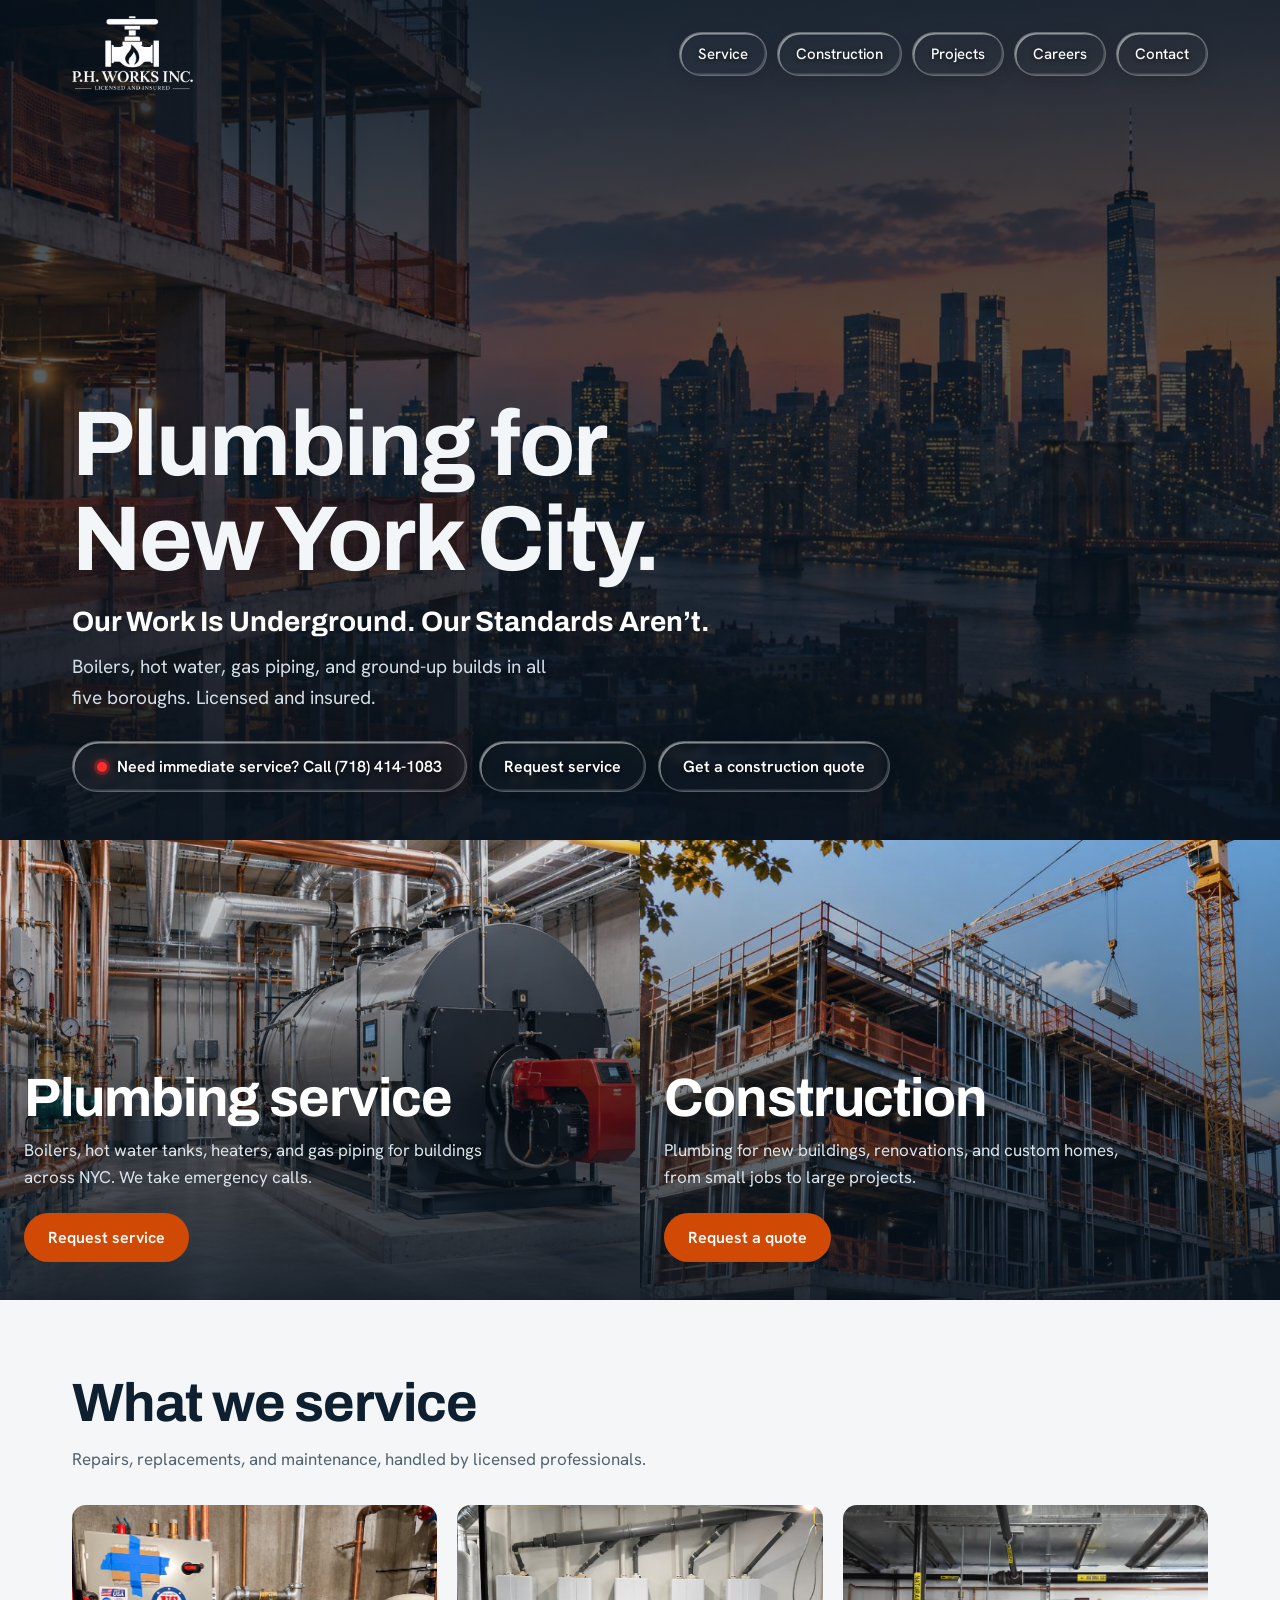
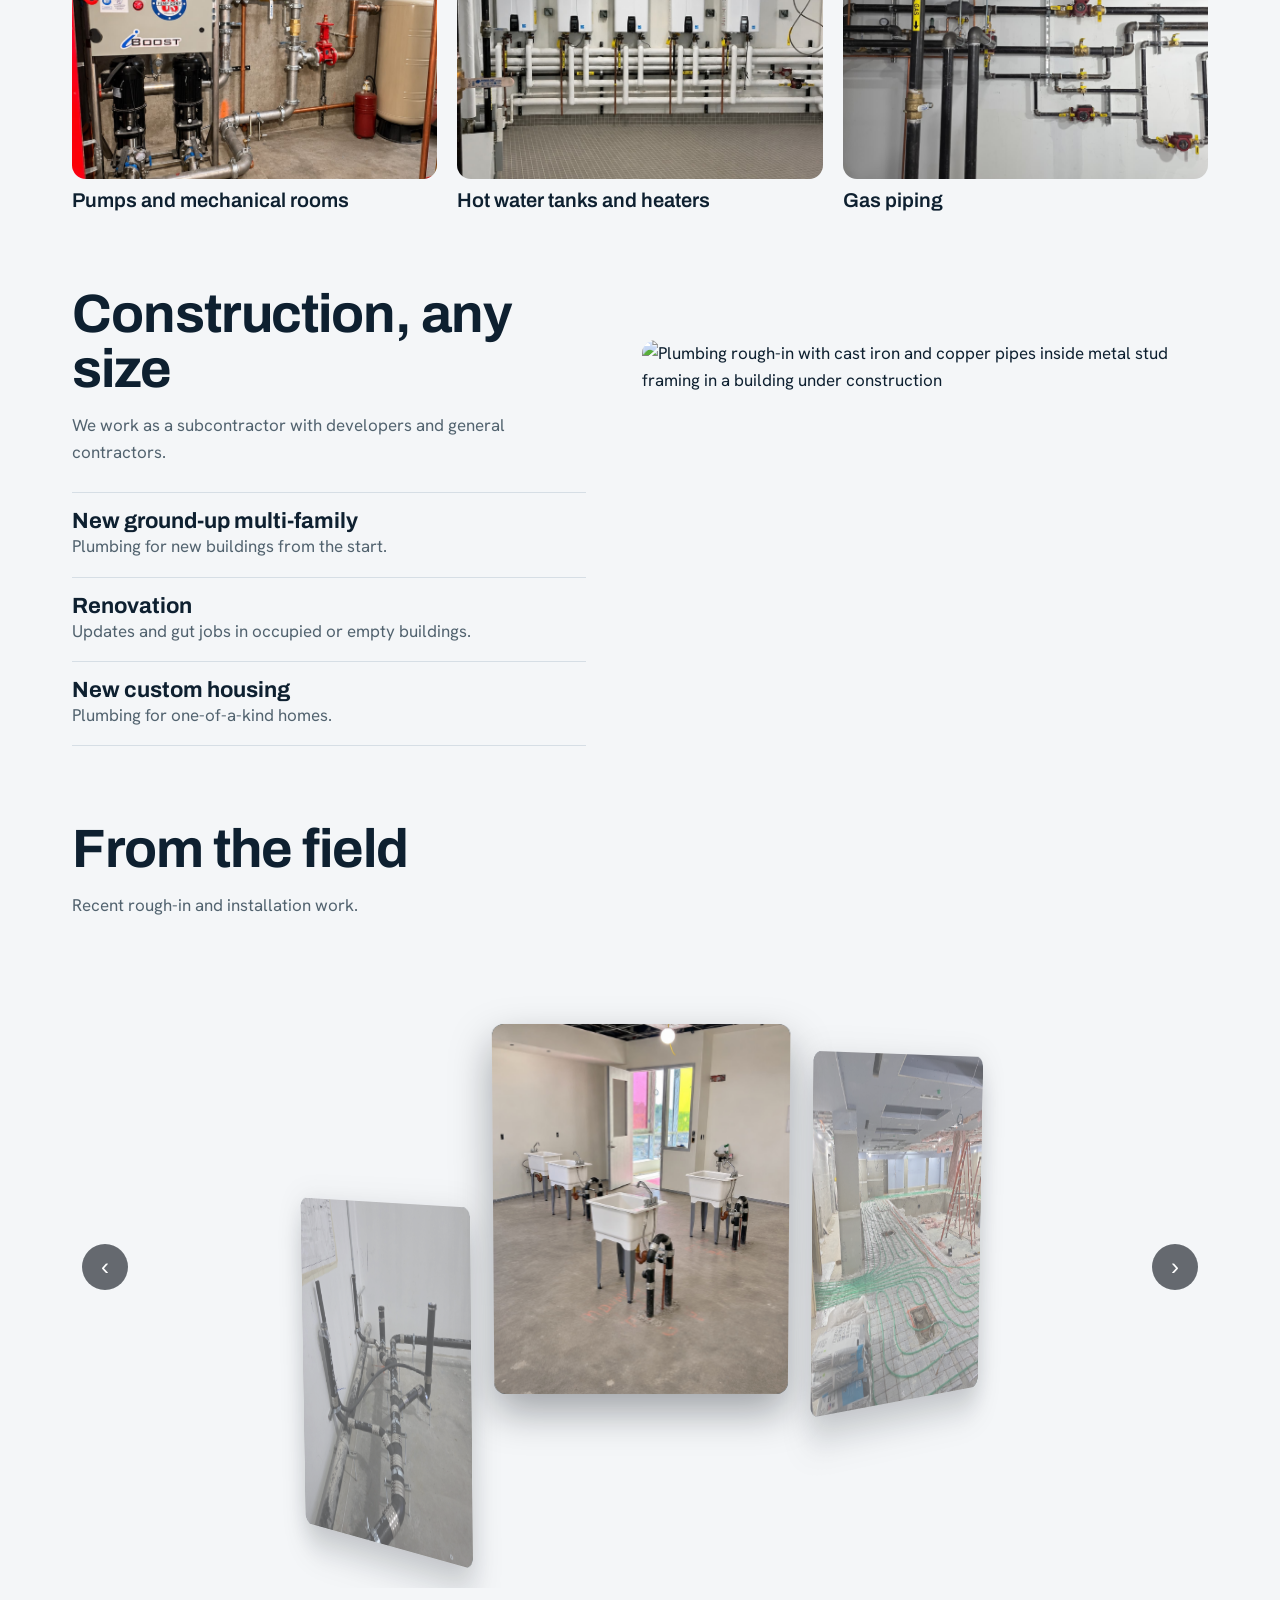
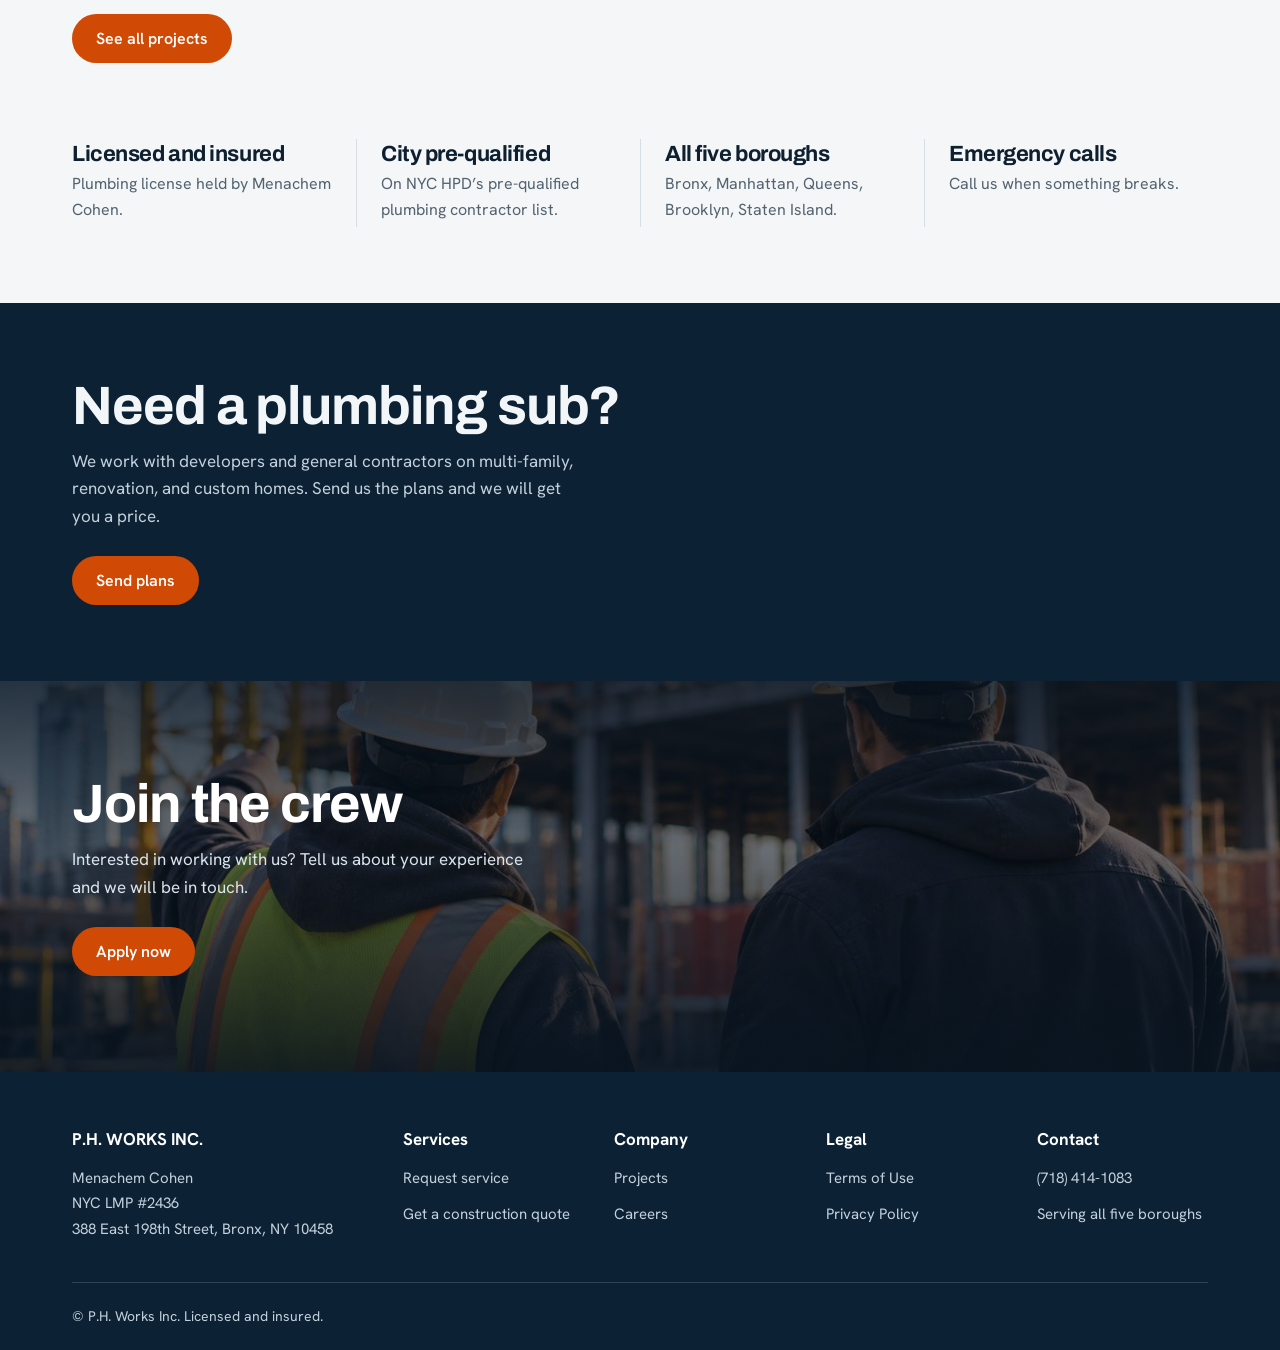
==== index.html @ fdfa57f8 "Add files via upload" ====
<!DOCTYPE html>
<html lang="en">
<head>
<meta charset="utf-8">
<meta name="viewport" content="width=device-width, initial-scale=1, viewport-fit=cover">
<title>P.H. Works Inc | Plumbing and Construction in NYC</title>
<meta name="description" content="Licensed and insured plumbing service and construction subcontractor serving all five NYC boroughs.">
<link rel="preconnect" href="https://fonts.googleapis.com">
<link href="https://fonts.googleapis.com/css2?family=Archivo:wght@600;700;800&family=Hanken+Grotesk:wght@400;500;600&display=swap" rel="stylesheet">
<style>
:root{--bg:#f4f6f8;--ink:#0e2030;--muted:#52636f;--line:#d6dee5;--navy:#0c2234;--flame:#d14a05;--on:#f3f6f8;box-sizing:border-box;padding-top:env(safe-area-inset-top,0px);padding-bottom:env(safe-area-inset-bottom,0px);color-scheme:light}
html{scroll-padding-top:env(safe-area-inset-top,0px);scroll-behavior:smooth}
@media(prefers-color-scheme:dark){:root:not([data-theme="light"]){--bg:#08131d;--ink:#e9eff3;--muted:#9db0be;--line:#223a4f;--navy:#06131f;color-scheme:dark}}
:root[data-theme="dark"]{--bg:#08131d;--ink:#e9eff3;--muted:#9db0be;--line:#223a4f;--navy:#06131f;color-scheme:dark}
*,*::before,*::after{box-sizing:inherit}
body{margin:0;background:var(--bg);color:var(--ink);font:400 17px/1.6 "Hanken Grotesk",system-ui,sans-serif}
img{display:block;max-width:100%}
h1,h2,h3{font-family:"Archivo","Arial Narrow",sans-serif;font-weight:700;line-height:1.03;letter-spacing:-.02em;margin:0}
a{color:inherit}
:focus-visible{outline:3px solid #ff8a4c;outline-offset:3px}
.wrap{max-width:1180px;margin:0 auto;padding:0 22px}
.btn{display:inline-block;background:var(--flame);color:#fff;text-decoration:none;padding:14px 24px;border-radius:999px;border:0;font:600 16px "Hanken Grotesk",sans-serif;cursor:pointer;text-align:center}
.btn:hover{background:#b43f04}
.btn.ghost{background:rgba(255,255,255,.12);border:1.5px solid rgba(255,255,255,.65)}
.btn.ghost:hover{background:rgba(255,255,255,.25)}
.hero{position:relative;color:var(--on);background:var(--navy);min-height:min(94svh,840px);display:flex;flex-direction:column;overflow:hidden}
.hero>img,.join>img{position:absolute;inset:0;width:100%;height:100%;object-fit:cover}
.scrim{position:absolute;inset:0;background:linear-gradient(180deg,rgba(8,20,32,.84),rgba(8,20,32,.58) 42%,rgba(8,20,32,.93))}
.hero .wrap{position:relative;display:flex;flex-direction:column;flex:1;width:100%}
header{position:relative;display:flex;align-items:center;justify-content:space-between;padding:16px 0}
header .logo{height:76px;width:auto;filter:invert(1)}
nav{display:none}
nav a{text-decoration:none;font-weight:500;padding:8px 12px;border-radius:8px}
nav a:hover{background:rgba(255,255,255,.12)}
nav.open{display:flex;flex-direction:column;position:absolute;top:100%;left:0;right:0;background:var(--navy);padding:10px;border-radius:14px;z-index:5}
.menu{background:none;border:1.5px solid rgba(255,255,255,.55);color:#fff;border-radius:999px;padding:9px 18px;font:600 15px "Hanken Grotesk",sans-serif;cursor:pointer}
header .btn{display:none;padding:11px 20px}
@media(min-width:900px){nav{display:flex;gap:4px}.menu{display:none}header .btn{display:inline-block}}
.hc{margin-top:auto;padding:90px 0 48px}
.hero h1{font-size:clamp(42px,8.4vw,92px);max-width:12ch}
.hero p{max-width:46ch;font-size:19px;color:#d3dee7;margin:20px 0 28px}
.cta{display:flex;flex-wrap:wrap;gap:12px}
.pill{display:inline-flex;align-items:center;gap:10px;margin-top:26px;padding:9px 18px;border:1px solid rgba(255,255,255,.35);background:rgba(0,0,0,.35);border-radius:999px;text-decoration:none;font-size:15px}
.pill i{width:9px;height:9px;border-radius:50%;background:#ff7a2f;flex:none}
.split{display:grid;grid-template-columns:1fr}
@media(min-width:800px){.split{grid-template-columns:1fr 1fr}}
.pane{position:relative;min-height:460px;display:flex;align-items:flex-end;color:#fff;overflow:hidden}
.pane img{position:absolute;inset:0;width:100%;height:100%;object-fit:cover}
.pane .shade{position:absolute;inset:0;background:linear-gradient(180deg,rgba(8,20,32,.1),rgba(8,20,32,.88))}
.pane .txt{position:relative;padding:34px 24px 38px;max-width:540px}
.pane h2{font-size:clamp(34px,5vw,54px);margin-bottom:10px}
.pane p{margin:0 0 22px;color:#dbe5ec}
section{padding:76px 0}
h2.sec{font-size:clamp(32px,5vw,54px);margin-bottom:14px}
.lead{color:var(--muted);max-width:58ch;margin:0}
.tiles{display:grid;gap:20px;grid-template-columns:1fr;margin-top:32px}
@media(min-width:760px){.tiles{grid-template-columns:repeat(3,1fr)}}
.tiles figure{margin:0}
.tiles img{width:100%;aspect-ratio:4/3;object-fit:cover;border-radius:14px}
.tiles figcaption{padding-top:10px;font:600 20px "Archivo",sans-serif}
.two{display:grid;gap:36px;grid-template-columns:1fr;align-items:center}
@media(min-width:860px){.two{grid-template-columns:1fr 1.1fr;gap:56px}}
.two>img{width:100%;aspect-ratio:16/10;object-fit:cover;border-radius:14px}
.list{list-style:none;margin:26px 0 0;padding:0}
.list li{border-top:1px solid var(--line);padding:16px 0}
.list li:last-child{border-bottom:1px solid var(--line)}
.list b{font:700 22px "Archivo",sans-serif;display:block}
.list span{color:var(--muted)}
.shots{display:grid;gap:10px;grid-template-columns:1fr 1fr;margin-top:32px}
@media(min-width:860px){.shots{grid-template-columns:repeat(4,1fr);gap:14px}}
.shots img{width:100%;aspect-ratio:3/4;object-fit:cover;border-radius:12px}
.creds{display:grid;grid-template-columns:1fr}
.creds div{padding:20px 0;border-top:1px solid var(--line)}
@media(min-width:760px){.creds{grid-template-columns:repeat(4,1fr)}.creds div{padding:4px 24px;border-top:0;border-left:1px solid var(--line)}.creds div:first-child{border-left:0;padding-left:0}}
.creds h3{font-size:22px;margin-bottom:6px}
.creds p{margin:0;color:var(--muted);font-size:16px}
.band,.contact{background:var(--navy);color:var(--on)}
.band p,.contact .lead{color:#c3d1dc;max-width:52ch}
.band p{margin:14px 0 26px}
.join{position:relative;color:#fff;overflow:hidden;background:var(--navy)}
.join .wrap{position:relative;padding-top:96px;padding-bottom:96px}
.join p{max-width:46ch;margin:14px 0 26px;color:#dbe5ec}
.cgrid{display:grid;gap:36px;grid-template-columns:1fr;margin-top:30px}
@media(min-width:800px){.cgrid{grid-template-columns:1fr 1.2fr}}
.big{font:700 clamp(32px,6vw,44px)/1.1 "Archivo",sans-serif;text-decoration:none;display:inline-block;margin-bottom:12px}
address{font-style:normal;color:#c3d1dc}
form{display:grid;gap:14px}
label{font-weight:600;font-size:15px;display:grid;gap:6px}
input,select,textarea{font:inherit;padding:12px 14px;border-radius:10px;border:1px solid #3d566d;background:#fff;color:#0e2030;width:100%}
textarea{min-height:110px;resize:vertical}
footer{padding:26px 0 96px;color:var(--muted);font-size:14px}
.callbar{position:fixed;left:0;right:0;bottom:0;z-index:20;display:flex;gap:10px;padding:10px 14px calc(10px + env(safe-area-inset-bottom,0px));background:var(--navy)}
.callbar a{flex:1;color:#fff;text-decoration:none;font-weight:600;text-align:center;padding:13px 10px;border-radius:999px;border:1.5px solid rgba(255,255,255,.55)}
.callbar a:first-child{background:var(--flame);border-color:var(--flame)}
@media(min-width:900px){.callbar{display:none}footer{padding-bottom:26px}}
@media(prefers-reduced-motion:no-preference){.hero h1{animation:rise .7s ease-out both}@keyframes rise{from{opacity:0;transform:translateY(14px)}}}

footer{text-align:center}
footer p{margin:0 0 8px}
footer .lic{margin:0 0 14px;line-height:1.7;color:var(--ink);font-size:15px}
footer .fl a{color:var(--muted);margin:0 10px;text-decoration:underline}
footer .fbtns{display:flex;flex-wrap:wrap;gap:12px;justify-content:center;margin:0 0 30px}
footer.fb{background:var(--navy);color:var(--on);padding:48px 0 96px}
footer.fb .lic{color:var(--on)}
footer.fb .fl a{color:#c3d1dc}
@media(min-width:900px){footer.fb{padding-bottom:48px}}
label.agree{display:flex;gap:10px;align-items:flex-start;font-weight:400;font-size:15px;line-height:1.45}
label.agree input{width:20px;height:20px;flex:none;margin:2px 0 0;padding:0}
label.agree a{color:var(--flame);font-weight:600;text-decoration:underline}
footer.ft{background:var(--navy);color:var(--on);padding:56px 0 0;text-align:left}
footer.ft .cols{display:grid;gap:32px;grid-template-columns:1fr 1fr}
footer.ft .cols>div:first-child{grid-column:1/-1}
@media(min-width:900px){footer.ft .cols{grid-template-columns:1.7fr 1fr 1fr 1fr 1fr;gap:40px}footer.ft .cols>div:first-child{grid-column:auto}}
footer.ft h4{margin:0 0 16px;font:700 17px "Hanken Grotesk",sans-serif;color:#fff}
footer.ft .lic{margin:0;color:#c3d1dc;font-size:15px;line-height:1.7}
footer.ft ul{list-style:none;margin:0;padding:0;display:grid;gap:12px}
footer.ft li{color:#c3d1dc;font-size:15px}
footer.ft li a{color:#c3d1dc;text-decoration:none}
footer.ft li a:hover{color:#fff}
footer.ft .bar{border-top:1px solid rgba(255,255,255,.15);margin-top:40px;padding:22px 0;color:#c3d1dc;font-size:14px}
@media(min-width:900px){footer.ft .bar{padding-bottom:22px}}
.glass{display:inline-flex;align-items:center;gap:10px;color:#fff;text-decoration:none;font:600 16px "Hanken Grotesk",sans-serif;padding:14px 24px;border-radius:999px;background:rgba(255,255,255,.015);-webkit-backdrop-filter:blur(3px);backdrop-filter:blur(3px);border:1px solid rgba(255,255,255,.3);box-shadow:inset 1.5px 1.5px 0 rgba(255,255,255,.5),inset -1.5px -1.5px 0 rgba(255,255,255,.18),0 4px 16px rgba(0,0,0,.12);text-shadow:0 1px 4px rgba(0,0,0,.55);transition:background .2s,transform .2s}
.glass:hover{background:rgba(255,255,255,.1);transform:translateY(-1px)}
.glass i{width:10px;height:10px;border-radius:50%;background:#ff2d2d;box-shadow:0 0 0 3px rgba(255,45,45,.28),0 0 12px rgba(255,45,45,.8);flex:none}
.hero .cta{margin-top:0}
@media(min-width:900px){.hero .cta{flex-wrap:wrap}
nav{gap:10px}
nav a{padding:9px 18px;font-size:15px;font-weight:500;color:#fff;border-radius:999px;background:rgba(255,255,255,.015);-webkit-backdrop-filter:blur(3px);backdrop-filter:blur(3px);border:1px solid rgba(255,255,255,.3);box-shadow:inset 1.5px 1.5px 0 rgba(255,255,255,.5),inset -1.5px -1.5px 0 rgba(255,255,255,.18),0 4px 16px rgba(0,0,0,.12);text-shadow:0 1px 4px rgba(0,0,0,.55);transition:background .2s,transform .2s}
nav a:hover{background:rgba(255,255,255,.1);transform:translateY(-1px)}}

.hero>img{filter:brightness(.82)}
.hero p.slogan{font:700 clamp(19px,2.6vw,28px)/1.2 "Archivo",Arial,sans-serif;color:#fff;margin:18px 0 0;max-width:none}
.hero p.slogan+p{margin-top:14px}
.svcs{display:grid;gap:20px;grid-template-columns:1fr;margin-top:32px}
@media(min-width:760px){.svcs{grid-template-columns:repeat(3,1fr)}}
.svc{border-top:4px solid var(--flame);background:var(--bg);padding:22px 4px 8px 0}
.svc h3{font-size:24px;margin-bottom:8px}
.svc p{margin:0;color:var(--muted)}
</style>
</head>
<body>
<div class="hero" id="top">
<img src="images/hero-background.jpg" alt="Building under construction at sunset with the Manhattan skyline behind it">
<div class="scrim"></div>
<div class="wrap">
<header>
<a href="#top" aria-label="P.H. Works Inc home"><img class="logo" src="[data-uri]" alt="P.H. Works Inc. Licensed and insured"></a>
<nav id="nav" aria-label="Main">
<a href="request-service.html">Service</a><a href="request-estimate.html">Construction</a><a href="projects.html">Projects</a><a href="apply.html">Careers</a><a href="#contact">Contact</a>
</nav>

<button class="menu" id="menu" aria-expanded="false" aria-controls="nav">Menu</button>
</header>
<div class="hc">
<h1>Plumbing for New York City.</h1>
<p class="slogan">Our Work Is Underground. Our Standards Aren’t.</p>
<p>Boilers, hot water, gas piping, and ground-up builds in all five boroughs. Licensed and insured.</p>
<div class="cta"><a class="glass" href="tel:+17184141083"><i></i>Need immediate service? Call (718) 414-1083</a><a class="glass" href="request-service.html">Request service</a><a class="glass" href="request-estimate.html">Get a construction quote</a></div>
</div>
</div>
</div>

<main>
<div class="split" id="service">
<article class="pane"><img src="images/service-boiler-room.jpg" alt="Commercial boiler room with copper piping" loading="lazy"><div class="shade"></div><div class="txt"><h2>Plumbing service</h2><p>Boilers, hot water tanks, heaters, and gas piping for buildings across NYC. We take emergency calls.</p><a class="btn" href="request-service.html">Request service</a></div></article>
<article class="pane"><img src="images/construction-building.jpg" alt="Multi-family building frame under construction with a crane" loading="lazy"><div class="shade"></div><div class="txt"><h2>Construction</h2><p>Plumbing for new buildings, renovations, and custom homes, from small jobs to large projects.</p><a class="btn" href="request-estimate.html">Request a quote</a></div></article>
</div>

<section><div class="wrap">
<h2 class="sec">What we service</h2>
<p class="lead">Repairs, replacements, and maintenance, handled by licensed professionals.</p>
<!-- To change a photo, replace the file in the images folder and keep the same file name. -->
<div class="tiles">
<figure><img src="images/water%20pump.jpg" alt="Duplex booster pump skid with controls and piping" loading="lazy"><figcaption>Pumps and mechanical rooms</figcaption></figure>
<figure><img src="images/boilers.jpg" alt="Row of wall-mounted boilers in a mechanical room" loading="lazy"><figcaption>Hot water tanks and heaters</figcaption></figure>
<figure><img src="images/gas%20pipe.jpg" alt="Labeled gas piping and circulator pumps in a mechanical room" loading="lazy"><figcaption>Gas piping</figcaption></figure>
</div>
</div></section>

<section id="construction" style="padding-top:0"><div class="wrap two">
<div>
<h2 class="sec">Construction, any size</h2>
<p class="lead">We work as a subcontractor with developers and general contractors.</p>
<ul class="list">
<li><b>New ground-up multi-family</b><span>Plumbing for new buildings from the start.</span></li>
<li><b>Renovation</b><span>Updates and gut jobs in occupied or empty buildings.</span></li>
<li><b>New custom housing</b><span>Plumbing for one-of-a-kind homes.</span></li>
</ul>
</div>
<img src="images/wall roughing.jpg" alt="Plumbing rough-in with cast iron and copper pipes inside metal stud framing in a building under construction" loading="lazy">
</div></section>

<section id="projects" style="padding-top:0"><div class="wrap">
<h2 class="sec">From the field</h2>
<p class="lead">Recent rough-in and installation work.</p>
<div class="spiral" id="spiral" role="region" aria-label="Recent projects"></div>
<p style="margin:26px 0 0"><a class="btn" href="projects.html">See all projects</a></p>
</div></section>

<section style="padding-top:0"><div class="wrap creds">
<div><h3>Licensed and insured</h3><p>Plumbing license held by Menachem Cohen.</p></div>
<div><h3>City pre-qualified</h3><p>On NYC HPD’s pre-qualified plumbing contractor list.</p></div>
<div><h3>All five boroughs</h3><p>Bronx, Manhattan, Queens, Brooklyn, Staten Island.</p></div>
<div><h3>Emergency calls</h3><p>Call us when something breaks.</p></div>
</div></section>

<div class="band"><section><div class="wrap">
<h2 class="sec">Need a plumbing sub?</h2>
<p>We work with developers and general contractors on multi-family, renovation, and custom homes. Send us the plans and we will get you a price.</p>
<a class="btn" href="request-estimate.html">Send plans</a>
</div></section></div>

<div class="join" id="careers"><img src="images/join-the-crew.jpg" alt="" loading="lazy"><div class="scrim"></div>
<div class="wrap"><h2 class="sec">Join the crew</h2><p>Interested in working with us? Tell us about your experience and we will be in touch.</p><a class="btn" href="apply.html">Apply now</a></div></div>

</main>

<footer class="ft" id="contact"><div class="wrap">
<div class="cols">
<div><h4>P.H. WORKS INC.</h4><p class="lic">Menachem Cohen<br>NYC LMP #2436<br>388 East 198th Street, Bronx, NY 10458</p></div>
<div><h4>Services</h4><ul><li><a href="request-service.html">Request service</a></li><li><a href="request-estimate.html">Get a construction quote</a></li></ul></div>
<div><h4>Company</h4><ul><li><a href="projects.html">Projects</a></li><li><a href="apply.html">Careers</a></li></ul></div>
<div><h4>Legal</h4><ul><li><a href="terms.html">Terms of Use</a></li><li><a href="privacy.html">Privacy Policy</a></li></ul></div>
<div><h4>Contact</h4><ul><li><a href="tel:+17184141083">(718) 414-1083</a></li><li>Serving all five boroughs</li></ul></div>
</div>
<div class="bar">&copy; P.H. Works Inc. Licensed and insured.</div>
</div></footer>


<script>
var m=document.getElementById('menu'),n=document.getElementById('nav');
m.addEventListener('click',function(){var o=n.classList.toggle('open');m.setAttribute('aria-expanded',o)});
n.addEventListener('click',function(e){if(e.target.tagName==='A'){n.classList.remove('open');m.setAttribute('aria-expanded',false)}});
</script>
<script src="supabase-config.js"></script>
<script src="spiral.js"></script>
<script>
(function(){
var FB=[
{title:'Lab sink rough-in',sub:'Rough-in',img:'images/sinks.jpg'},
{title:'Radiant floor tubing',sub:'Radiant heat',img:'images/floor%20heating.jpg'},
{title:'Labeled copper stub-outs',sub:'Rough-in',img:'images/label%20copper.jpg'},
{title:'Cast iron drain rough-in',sub:'Rough-in',img:'images/floor%20roughing.jpeg'}];
var host=document.getElementById('spiral');
function go(list){PHWSpiral.mount(host,list.map(function(i){i.href=i.id?'projects.html#p-'+i.id:'projects.html';return i}),{})}
PHWSpiral.projects().then(function(l){return l.length?l:FB},function(){return FB}).then(go);
})();
</script>
</body>
</html>
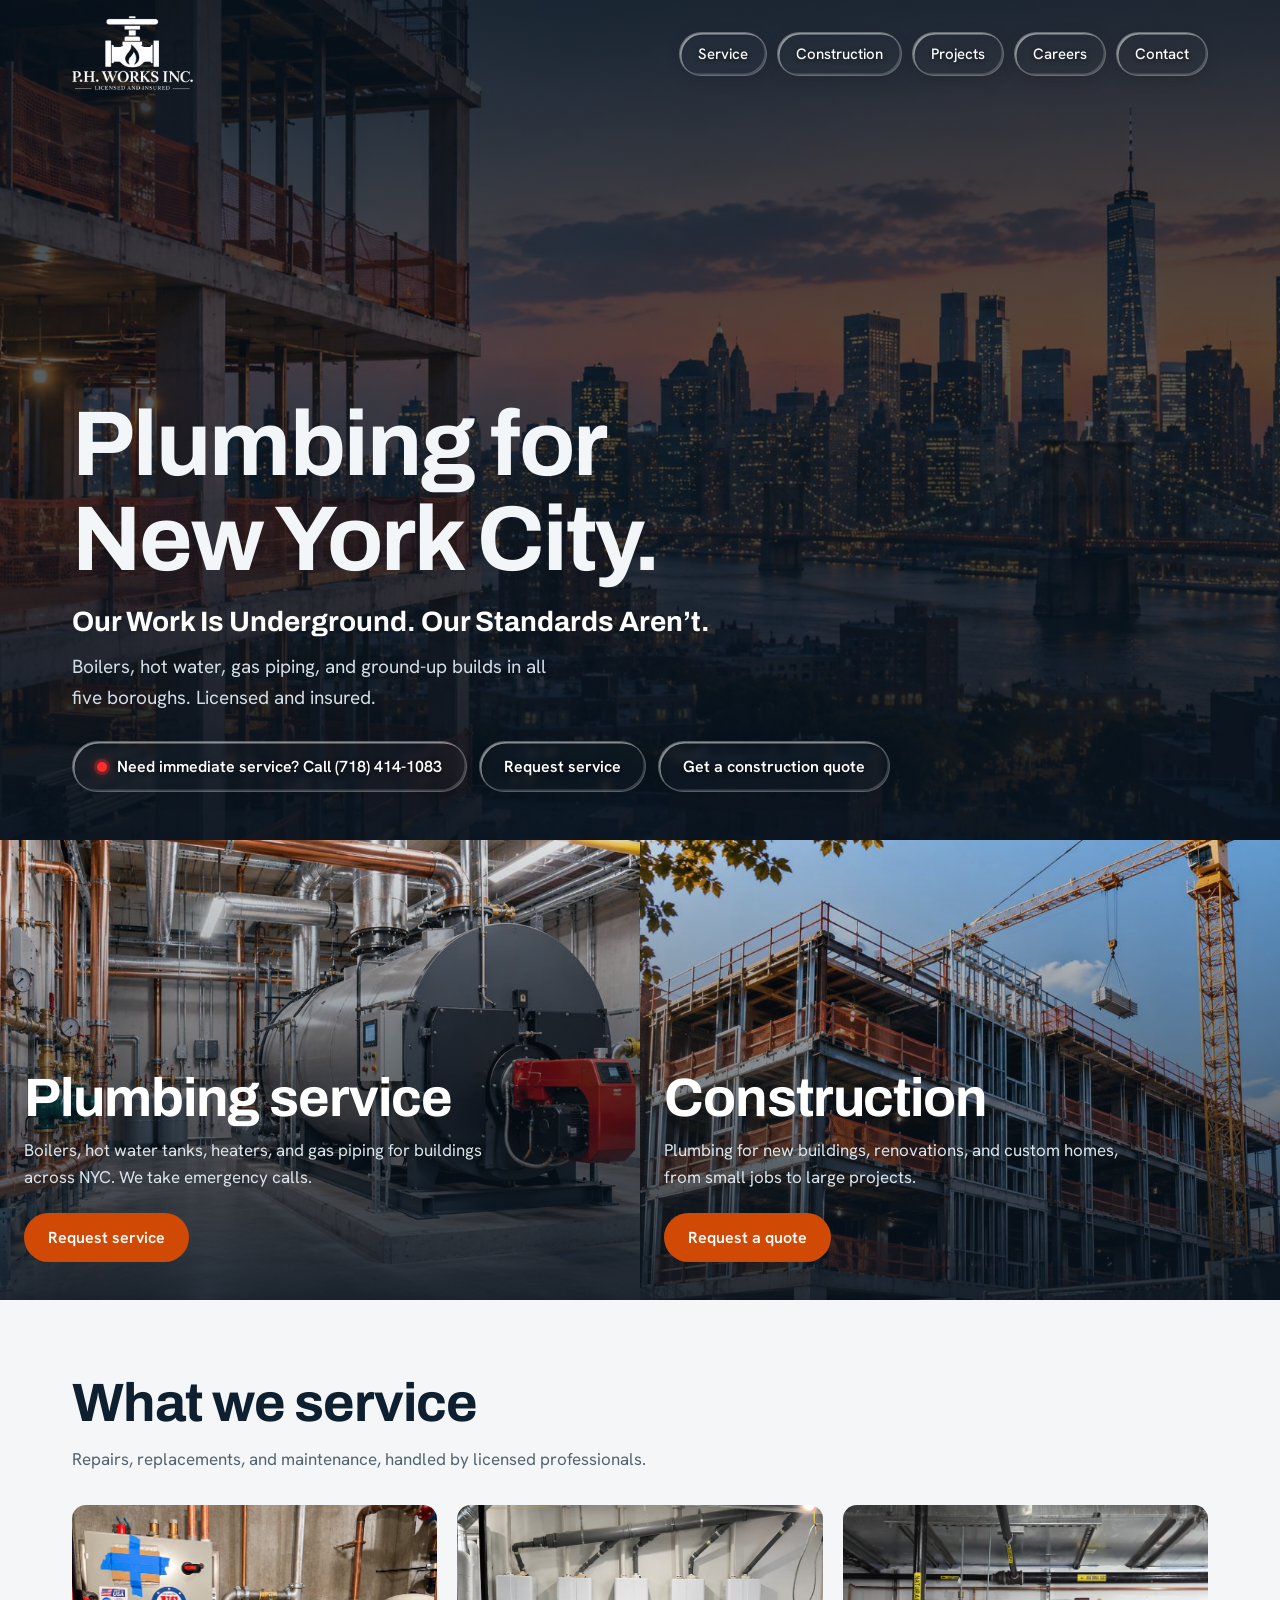
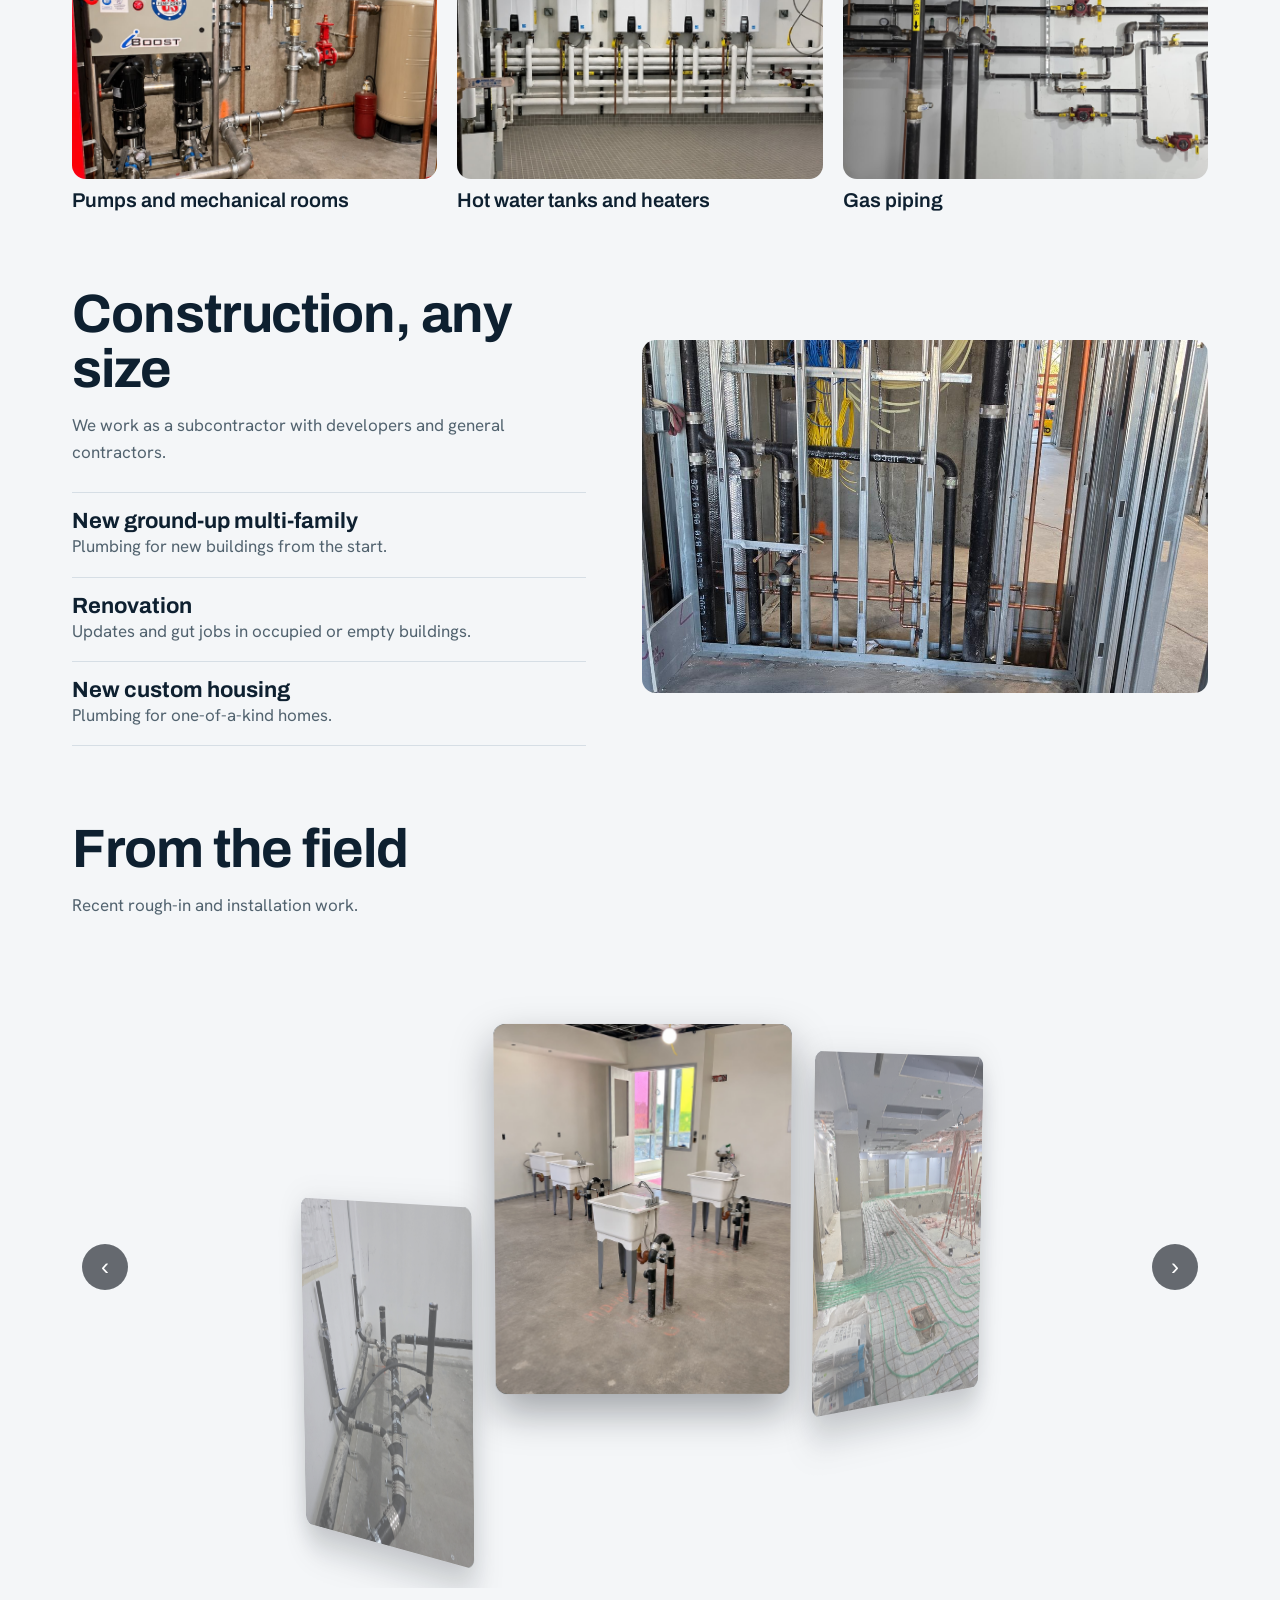
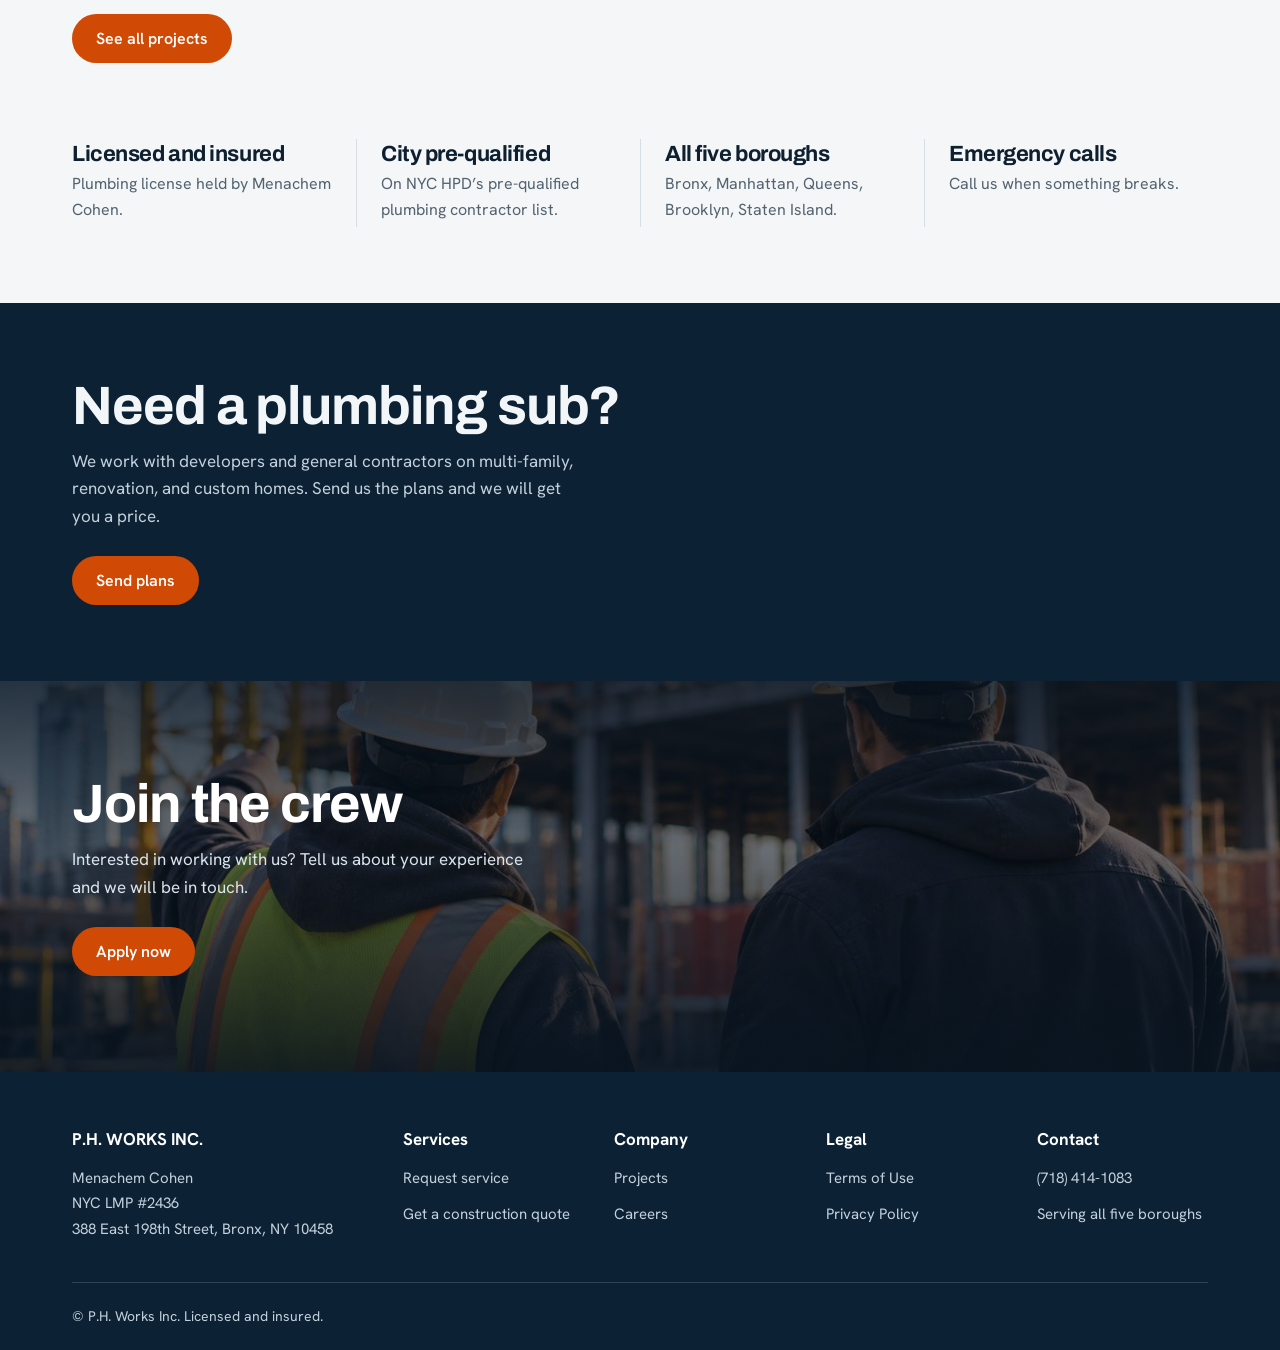
==== commit fbdf742d: "Add files via upload" ====
--- a/index.html
+++ b/index.html
@@ -187,7 +187,7 @@
 <li><b>New custom housing</b><span>Plumbing for one-of-a-kind homes.</span></li>
 </ul>
 </div>
-<img src="images/wall roughing.jpg" alt="Plumbing rough-in with cast iron and copper pipes inside metal stud framing in a building under construction" loading="lazy">
+<img src="images/cast-iron-wall.jpg" alt="Plumbing rough-in with cast iron and copper pipes inside metal stud framing in a building under construction" loading="lazy">
 </div></section>
 
 <section id="projects" style="padding-top:0"><div class="wrap">
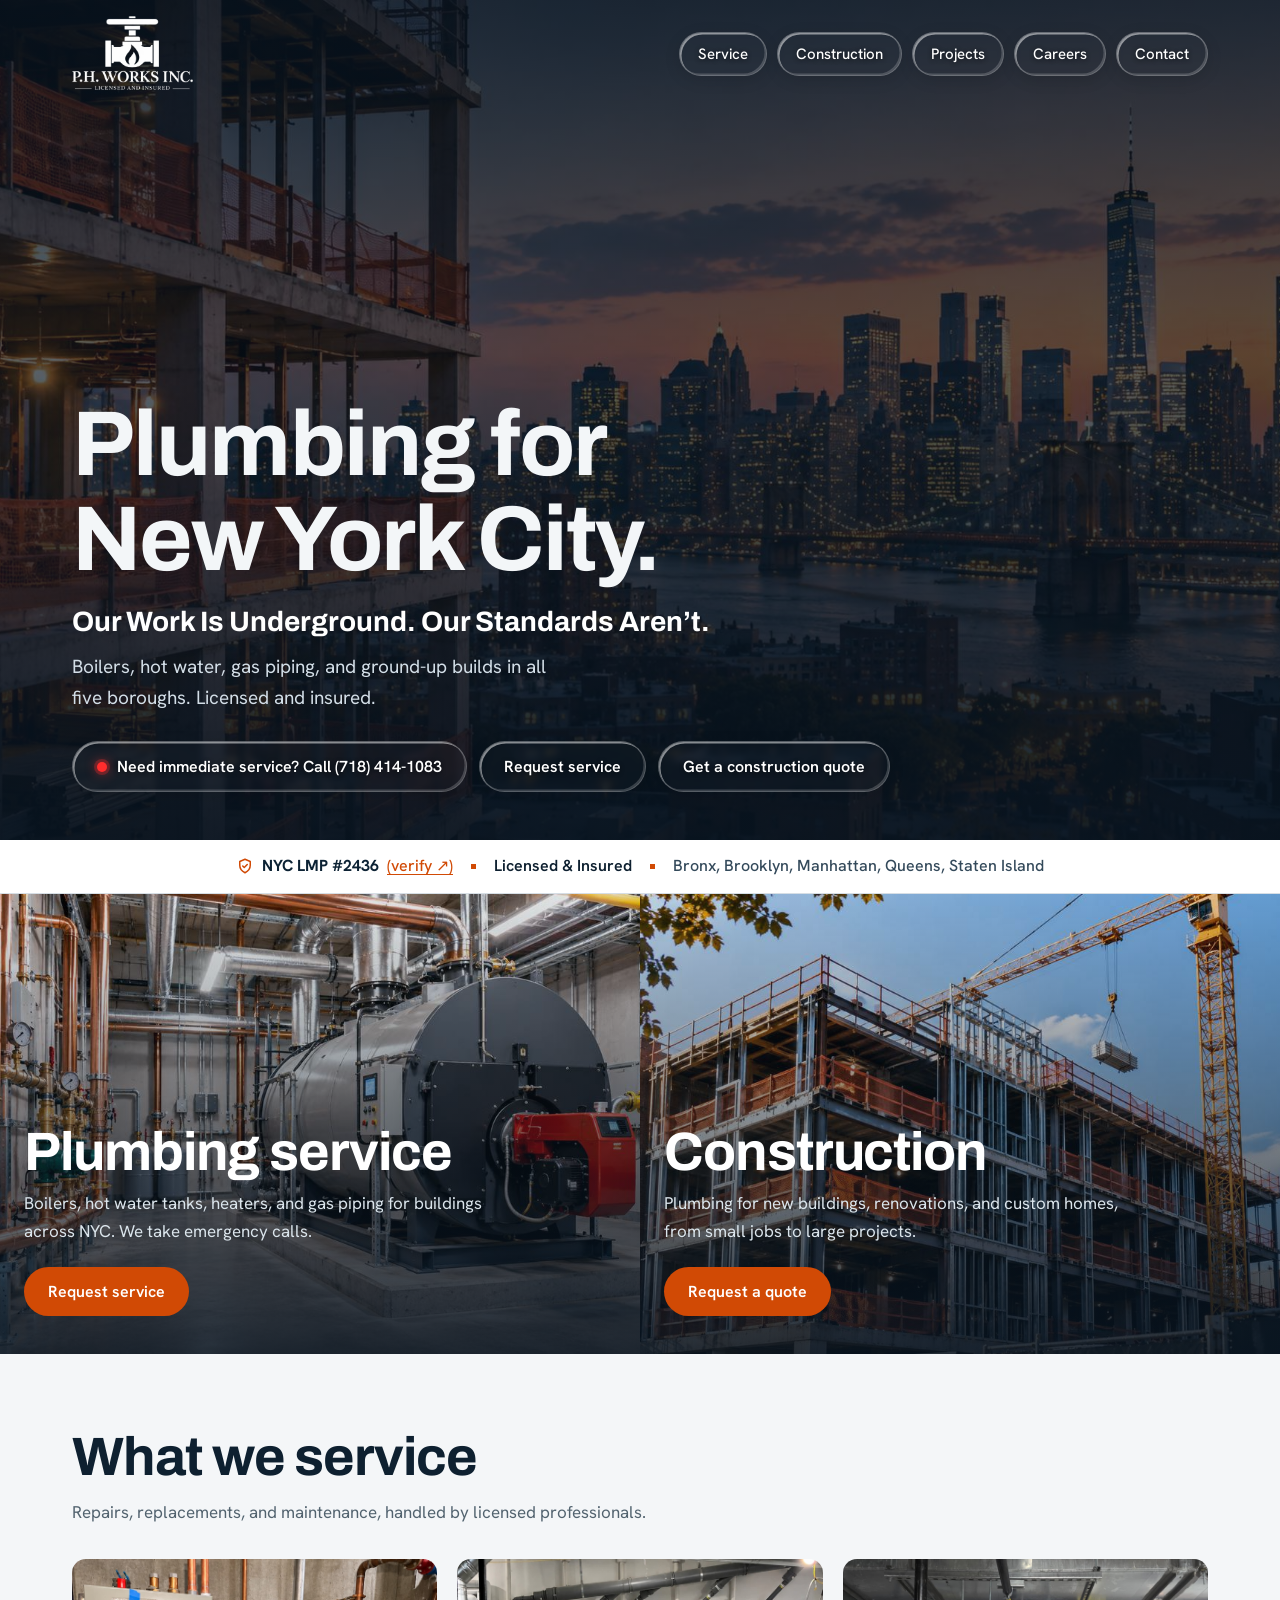
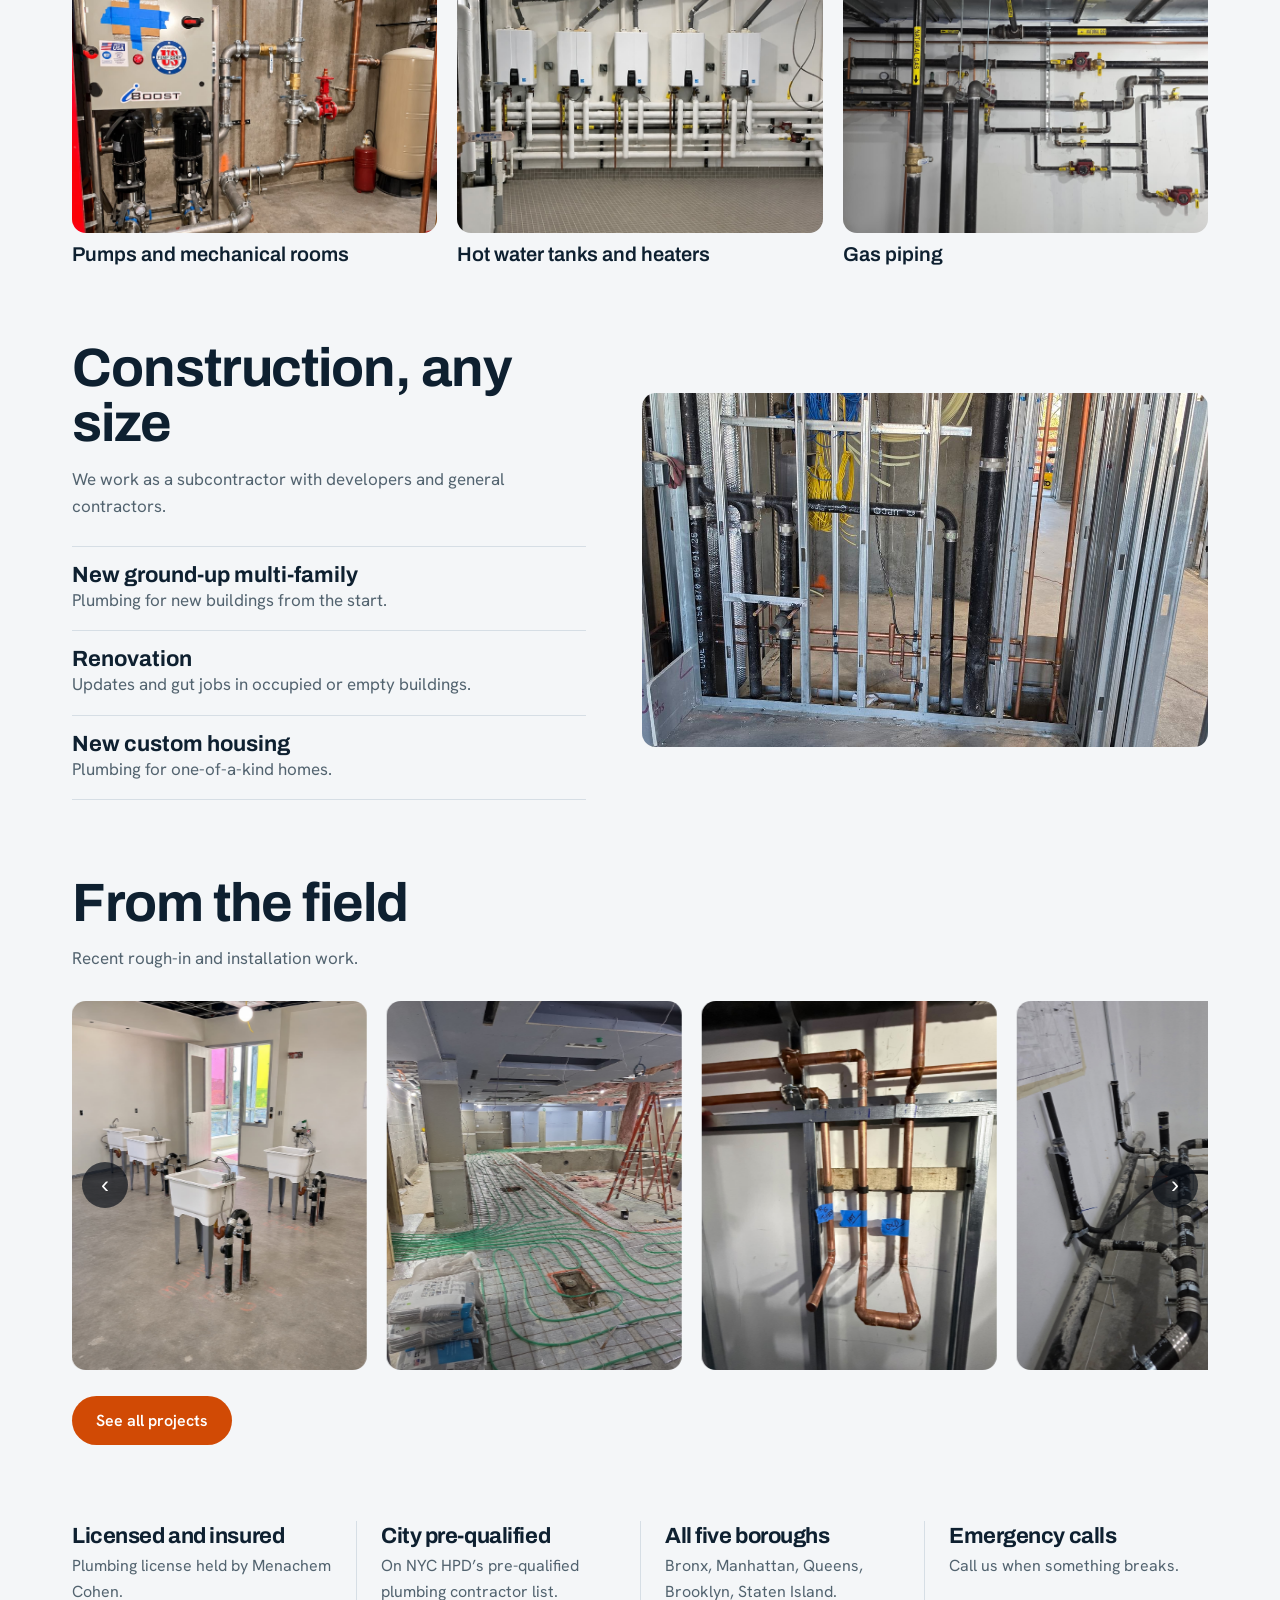
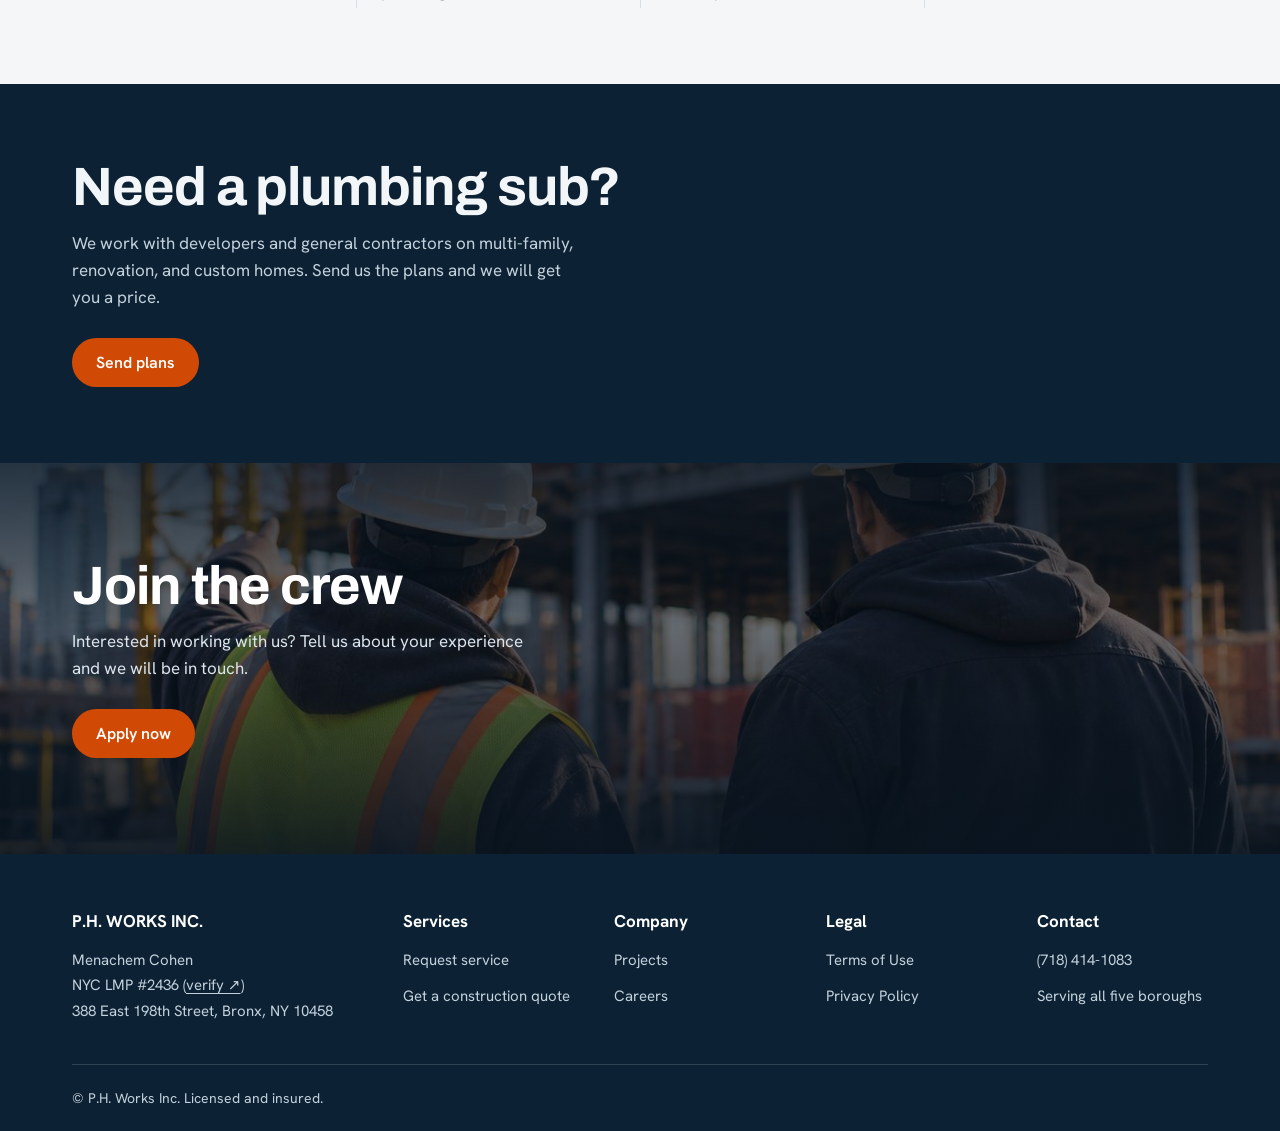
==== commit ae83dbce: "Add files via upload" ====
--- a/index.html
+++ b/index.html
@@ -136,6 +136,20 @@
 .svc{border-top:4px solid var(--flame);background:var(--bg);padding:22px 4px 8px 0}
 .svc h3{font-size:24px;margin-bottom:8px}
 .svc p{margin:0;color:var(--muted)}
+
+.trust{background:#fff;color:#0e2030;border-bottom:1px solid var(--line)}
+.trust .wrap{display:flex;flex-wrap:wrap;align-items:center;justify-content:center;gap:8px 18px;padding-top:16px;padding-bottom:16px;font:600 16px/1.3 "Hanken Grotesk",sans-serif}
+.trust .lmp{display:inline-flex;align-items:center;gap:8px;color:#0c2234;text-decoration:none}
+.trust .lmp svg{width:18px;height:18px;flex:none;color:var(--flame)}
+.trust .lmp b{font-weight:700}
+.trust .lmp em{font-style:normal;font-weight:500;color:var(--flame);text-decoration:underline;text-underline-offset:3px}
+.trust .lmp:hover em{color:#b43f04}
+.trust .dot{display:inline-flex;align-items:center;gap:18px}
+.trust .dot:before{content:"";width:5px;height:5px;background:var(--flame);flex:none}
+.trust .boros{font-weight:500;color:#33495a}
+@media(max-width:640px){.trust .wrap{justify-content:flex-start;font-size:15px}}
+footer.ft .lic a{color:inherit;text-decoration:underline;text-underline-offset:3px}
+footer.ft .lic a:hover{color:#fff}
 </style>
 </head>
 <body>
@@ -159,6 +173,11 @@
 </div>
 </div>
 </div>
+<div class="trust"><div class="wrap">
+<a class="lmp" href="https://a810-bisweb.nyc.gov/bisweb/LicenseQueryServlet?licno=2436&amp;licensetype=P&amp;go3=+GO+&amp;requestid=0" target="_blank" rel="noopener" aria-label="NYC LMP number 2436, verify on the NYC Department of Buildings site (opens in a new tab)"><svg viewBox="0 0 24 24" fill="none" stroke="currentColor" stroke-width="2" stroke-linecap="round" stroke-linejoin="round" aria-hidden="true"><path d="M12 3l7 3v5c0 4.5-3 8-7 10-4-2-7-5.5-7-10V6l7-3z"/><path d="M9 12l2 2 4-4"/></svg><b>NYC LMP #2436</b><em>(verify ↗)</em></a>
+<span class="dot">Licensed &amp; Insured</span>
+<span class="dot boros">Bronx, Brooklyn, Manhattan, Queens, Staten Island</span>
+</div></div>
 
 <main>
 <div class="split" id="service">
@@ -217,7 +236,7 @@
 
 <footer class="ft" id="contact"><div class="wrap">
 <div class="cols">
-<div><h4>P.H. WORKS INC.</h4><p class="lic">Menachem Cohen<br>NYC LMP #2436<br>388 East 198th Street, Bronx, NY 10458</p></div>
+<div><h4>P.H. WORKS INC.</h4><p class="lic">Menachem Cohen<br>NYC LMP #2436 (<a href="https://a810-bisweb.nyc.gov/bisweb/LicenseQueryServlet?licno=2436&amp;licensetype=P&amp;go3=+GO+&amp;requestid=0" target="_blank" rel="noopener">verify ↗</a>)<br>388 East 198th Street, Bronx, NY 10458</p></div>
 <div><h4>Services</h4><ul><li><a href="request-service.html">Request service</a></li><li><a href="request-estimate.html">Get a construction quote</a></li></ul></div>
 <div><h4>Company</h4><ul><li><a href="projects.html">Projects</a></li><li><a href="apply.html">Careers</a></li></ul></div>
 <div><h4>Legal</h4><ul><li><a href="terms.html">Terms of Use</a></li><li><a href="privacy.html">Privacy Policy</a></li></ul></div>
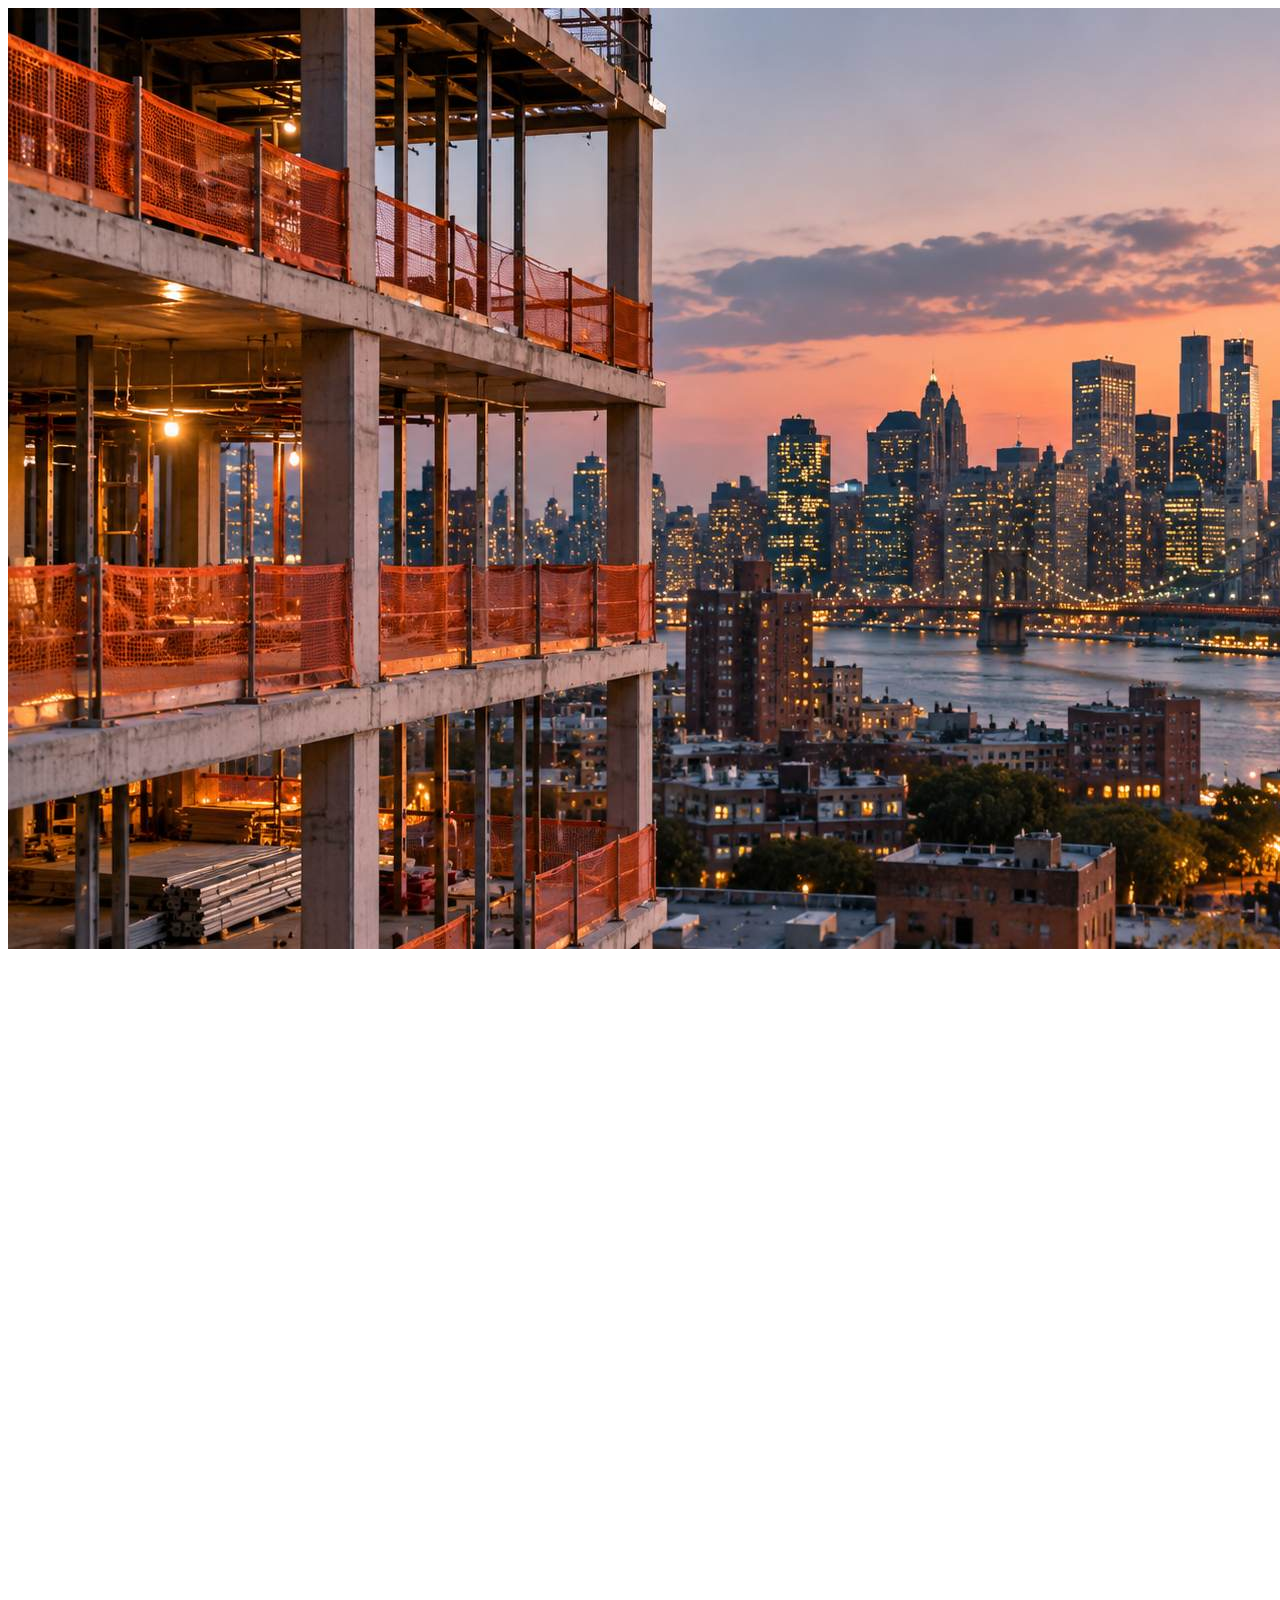
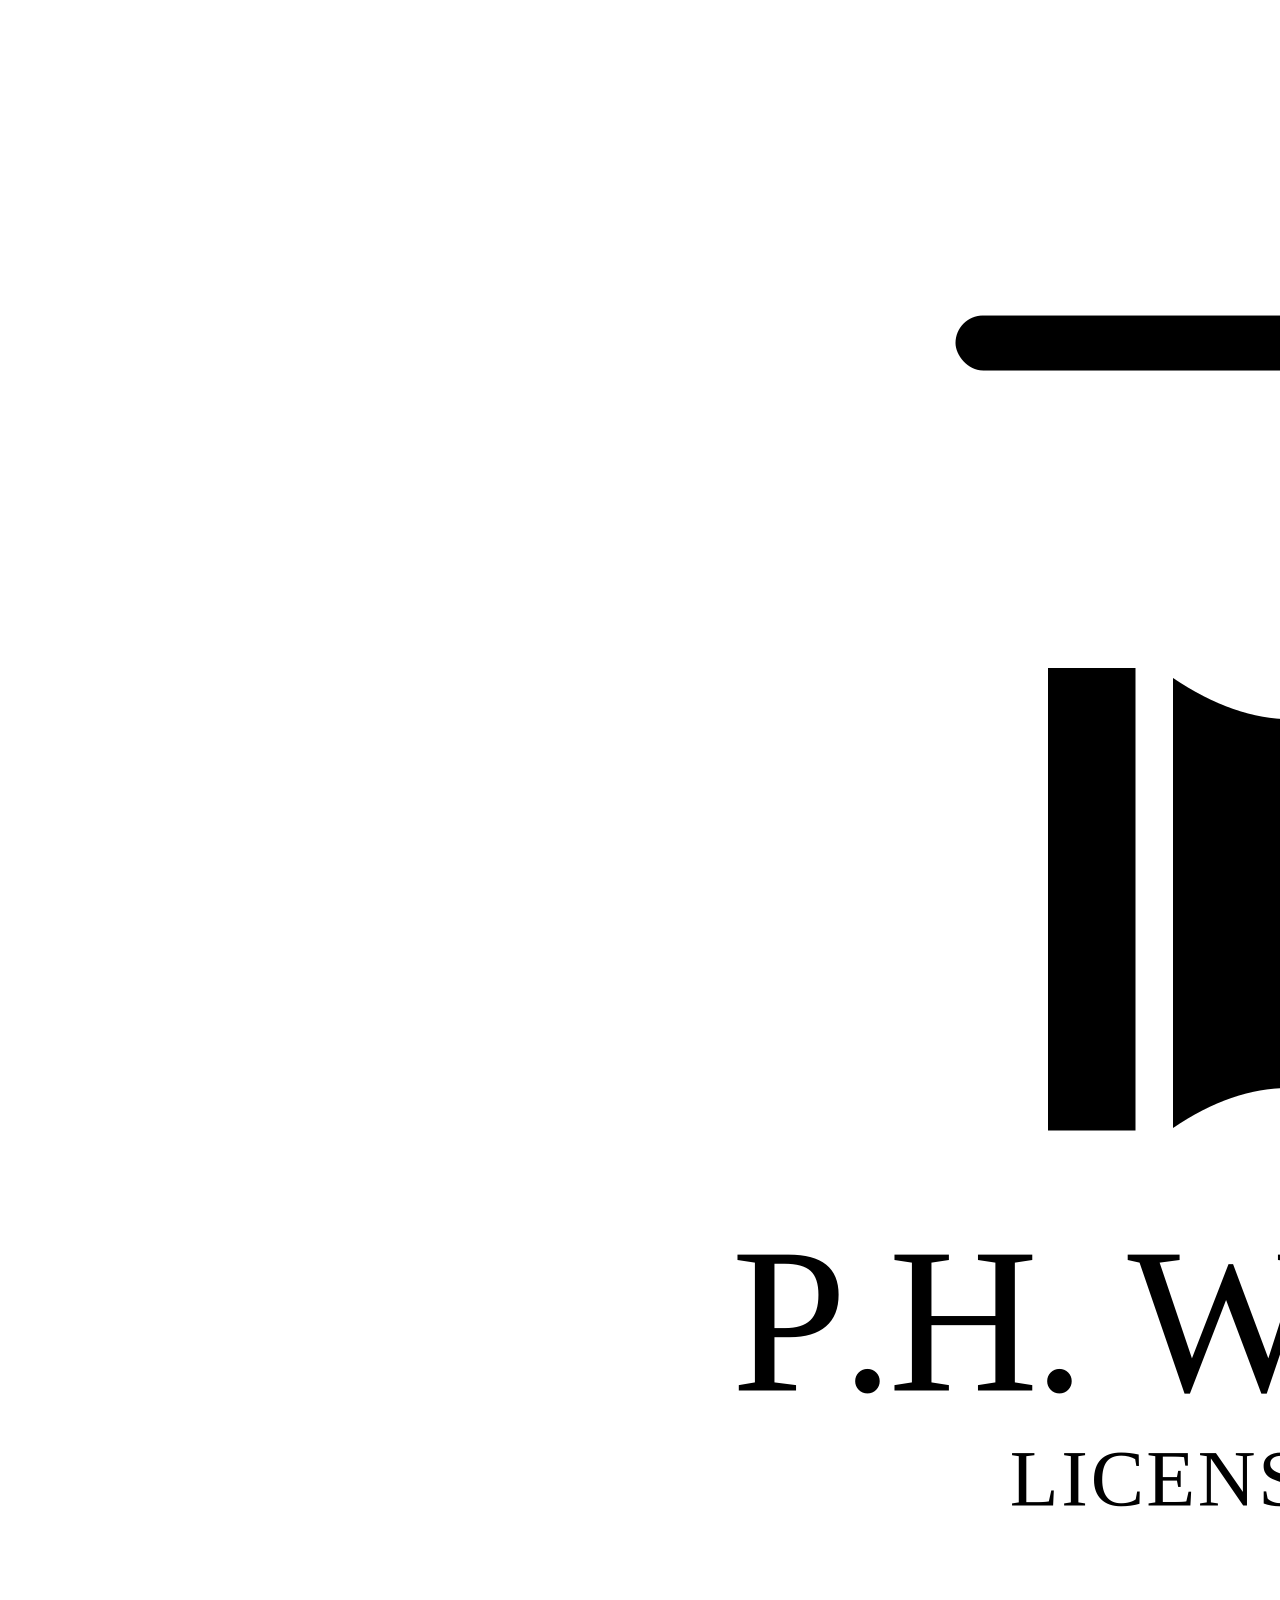
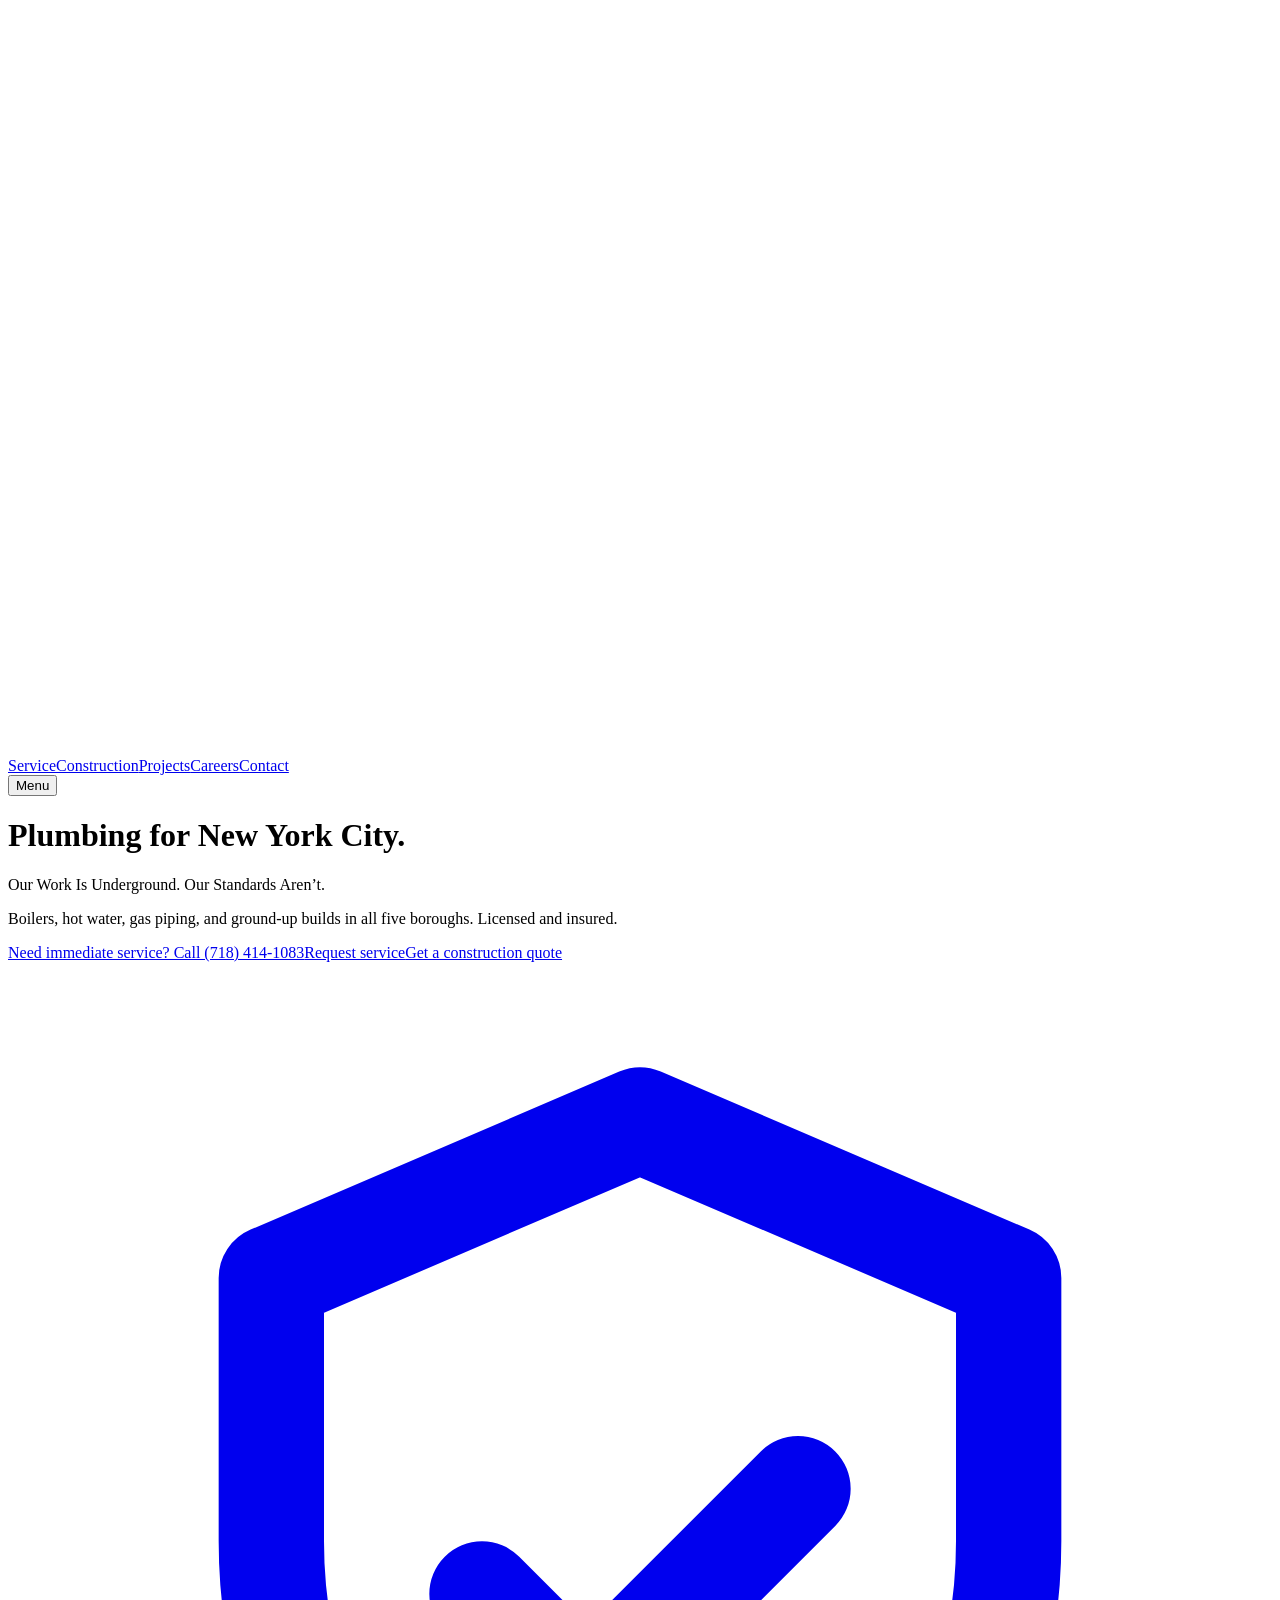
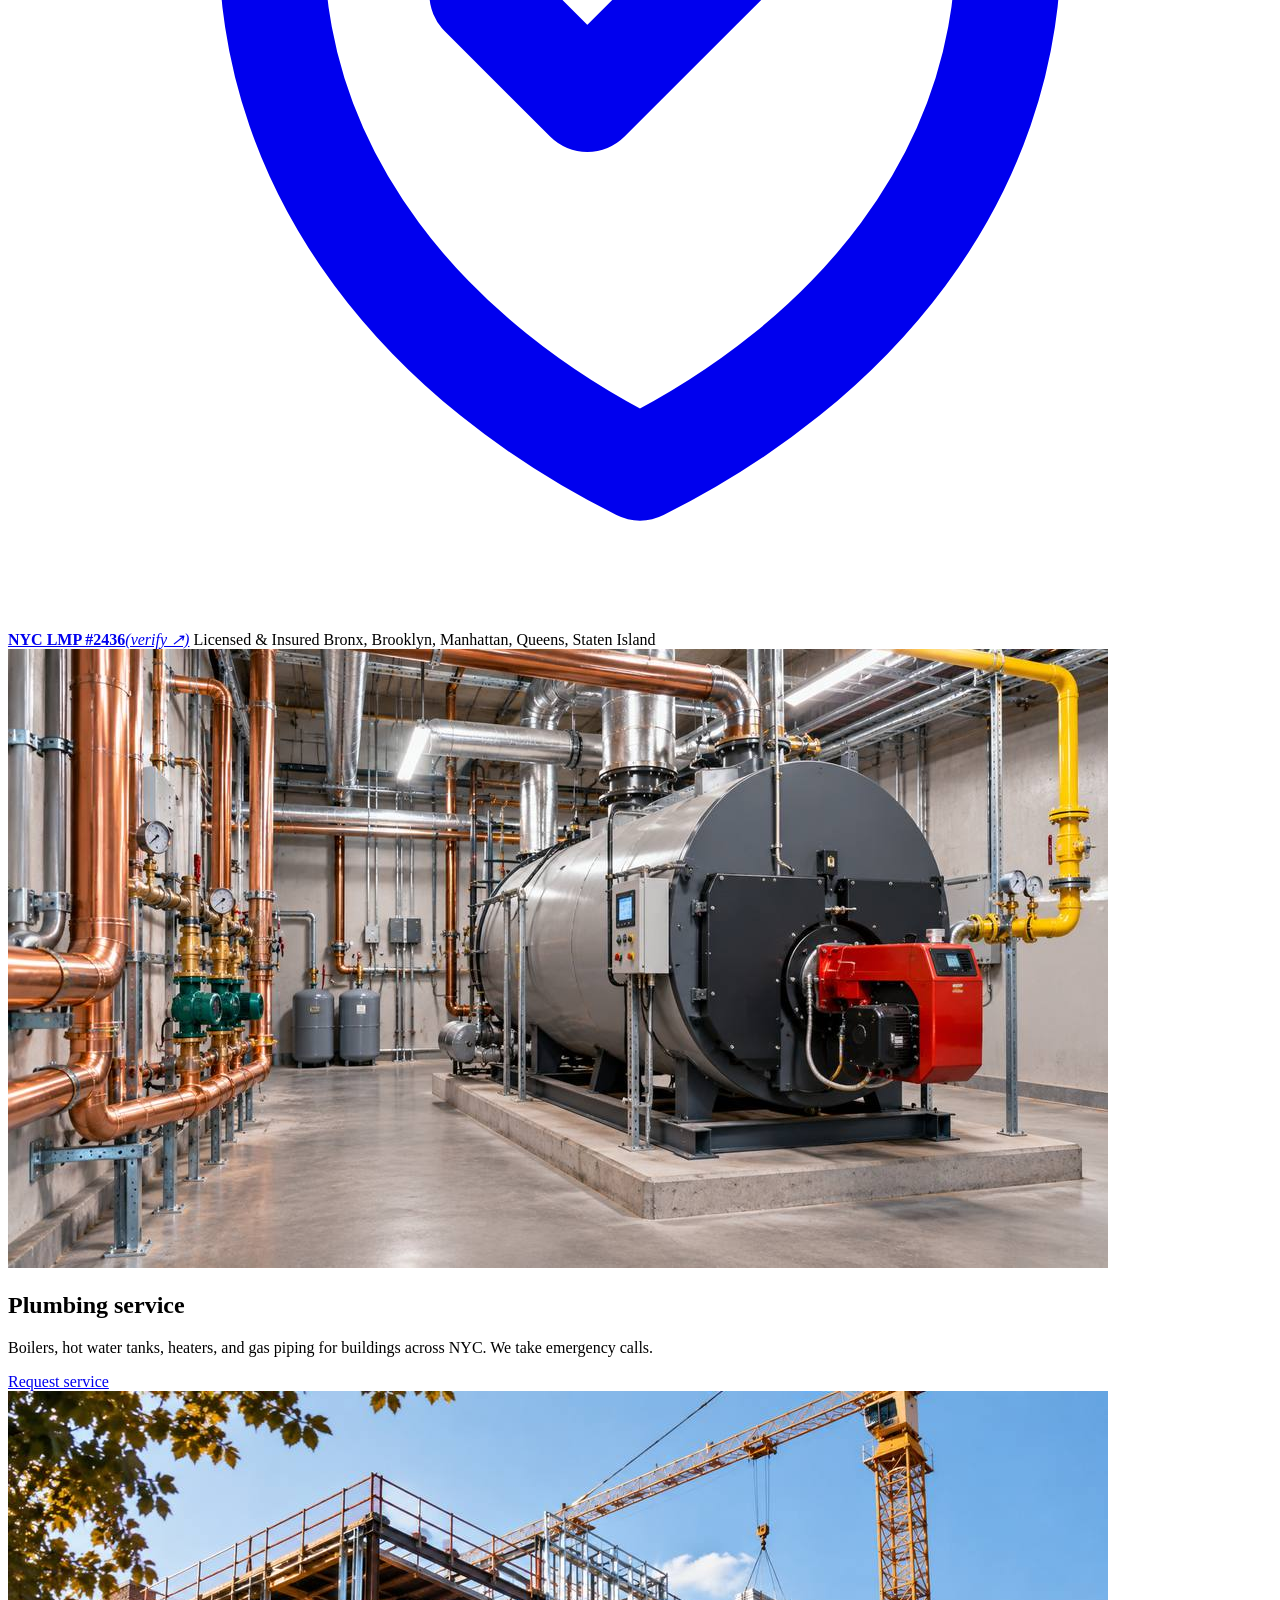
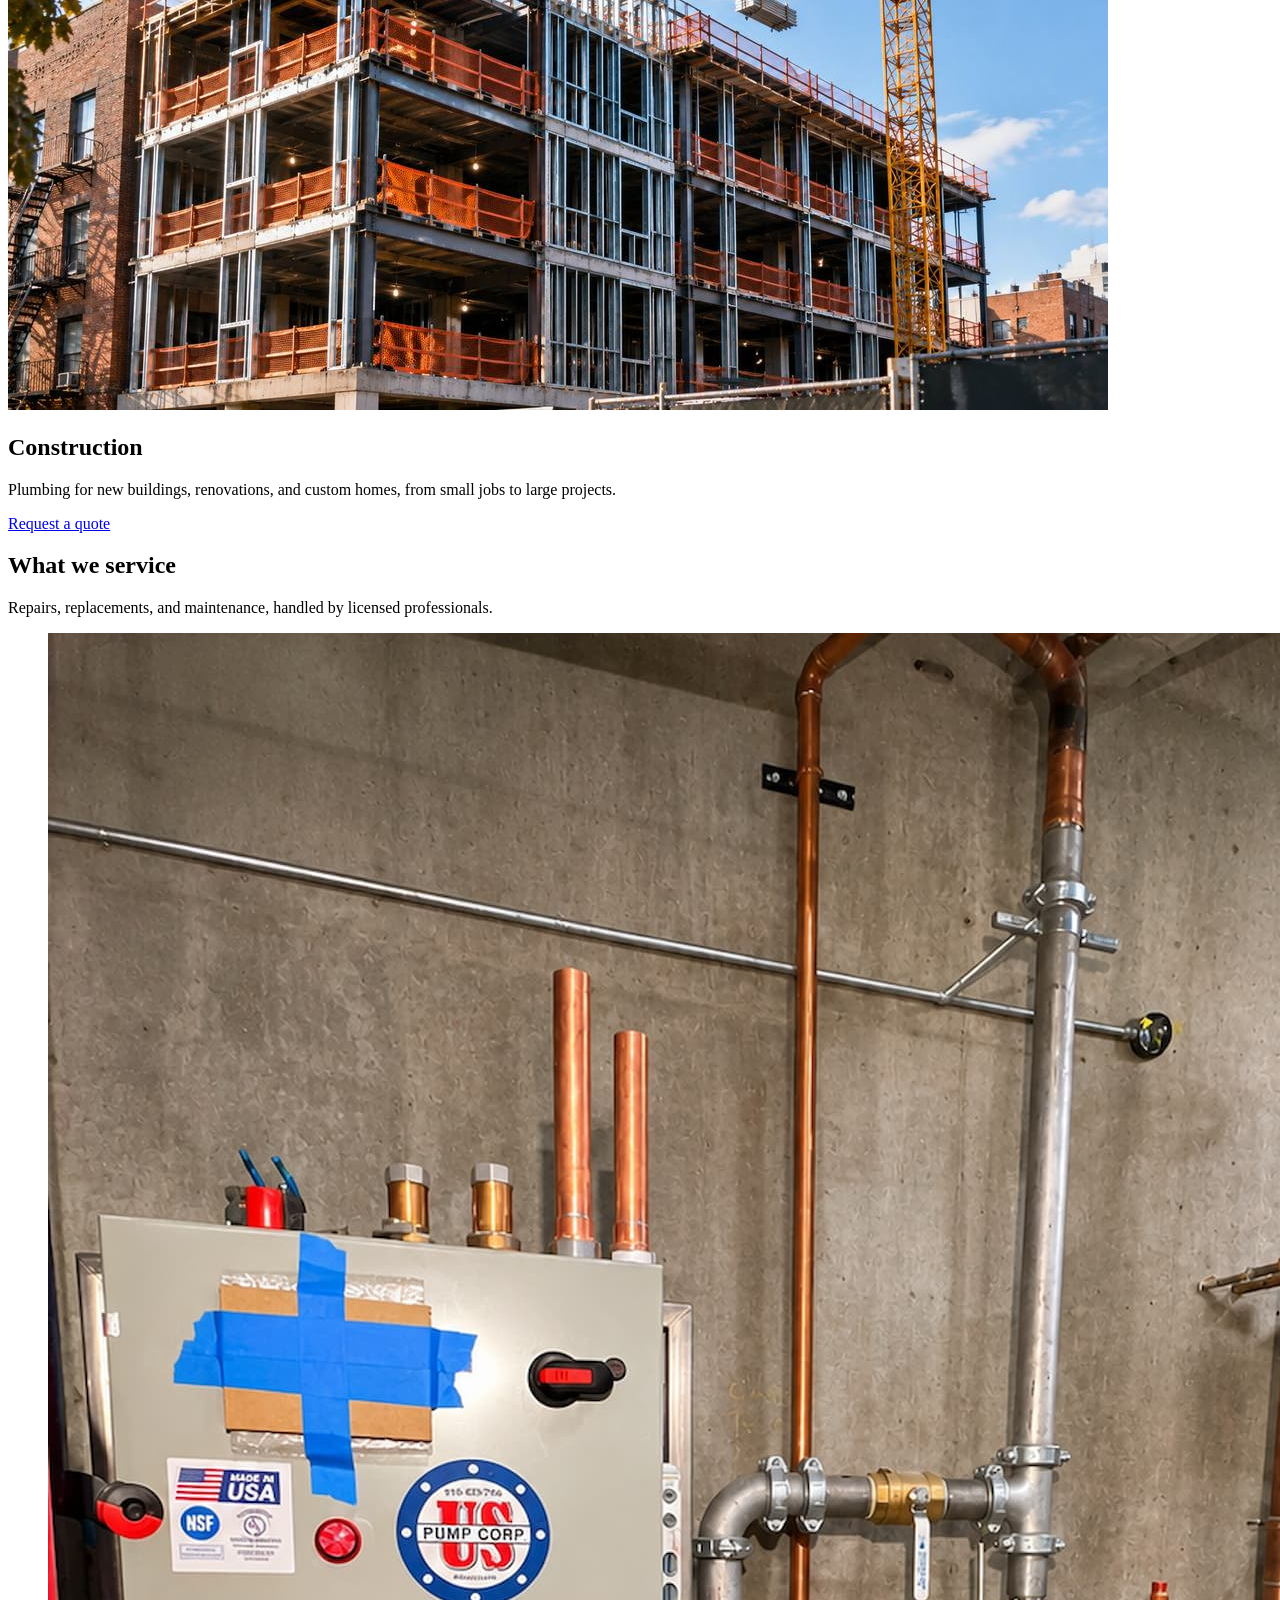
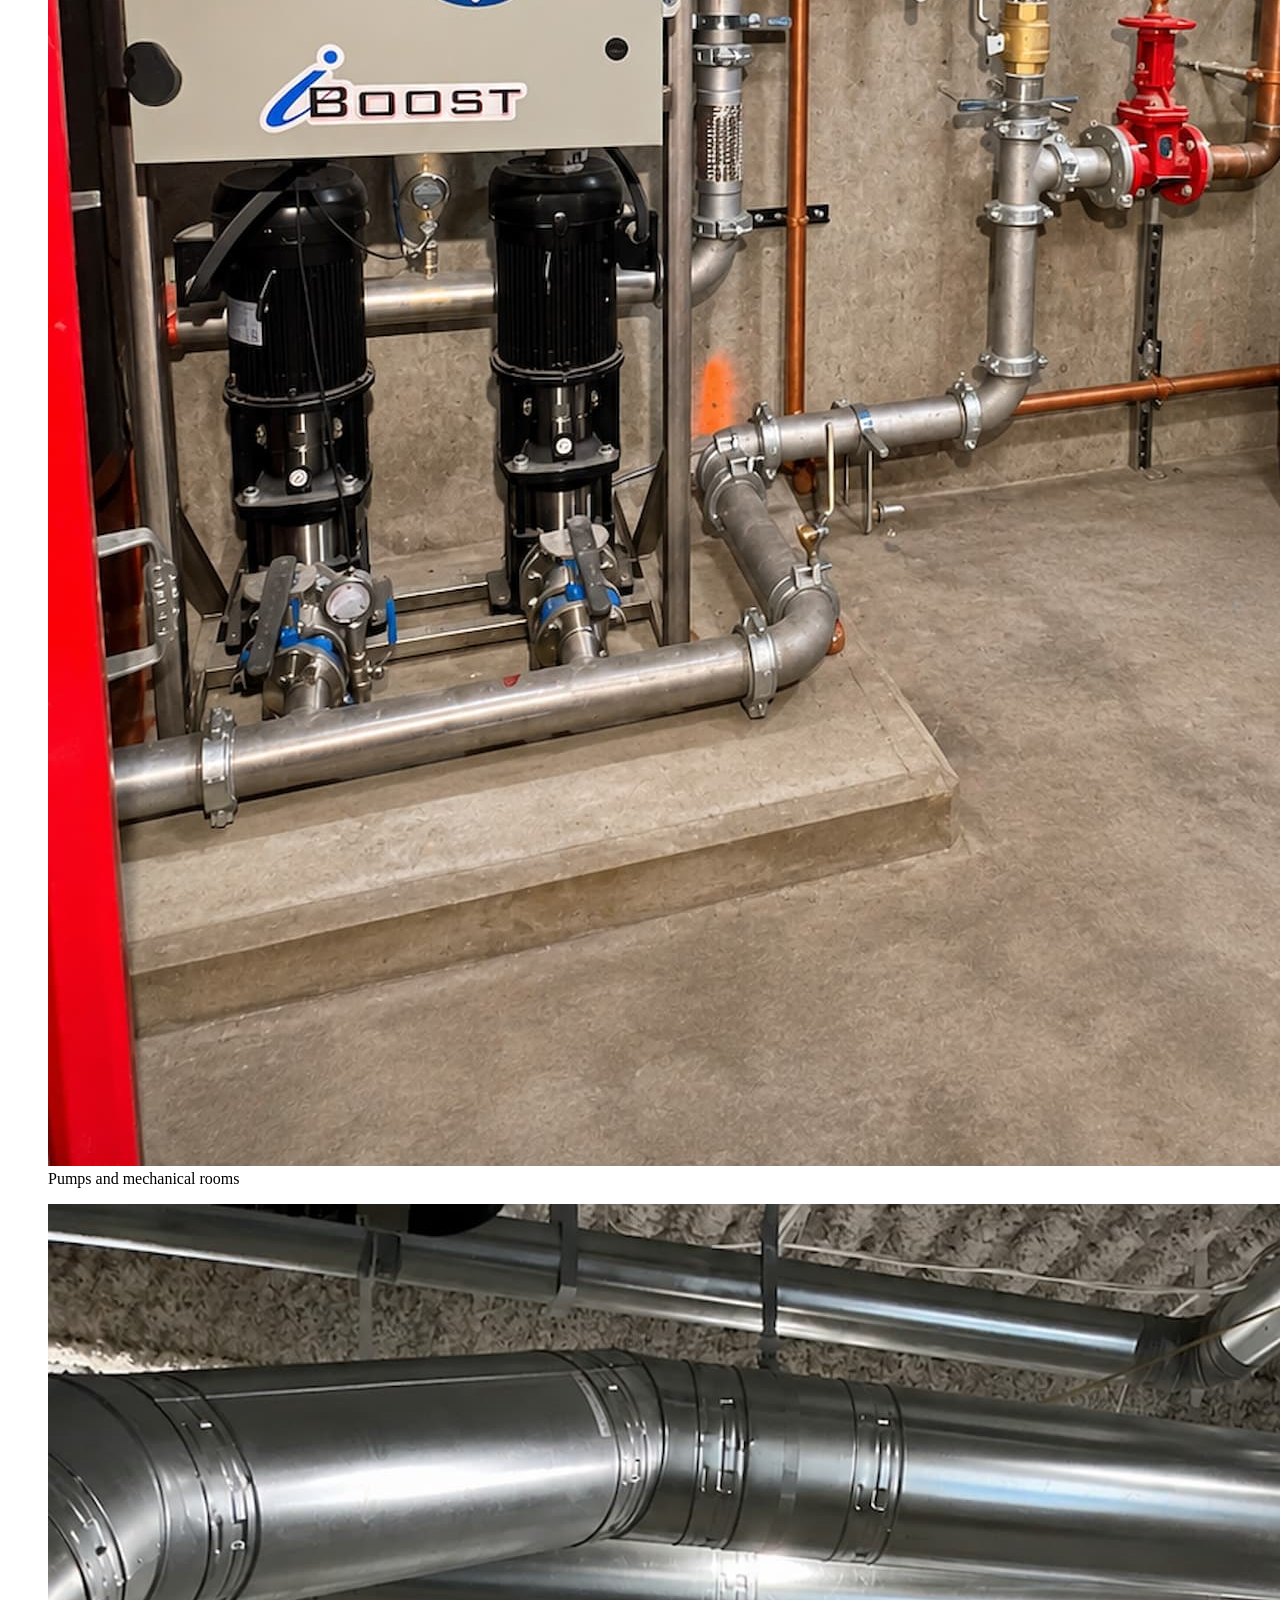
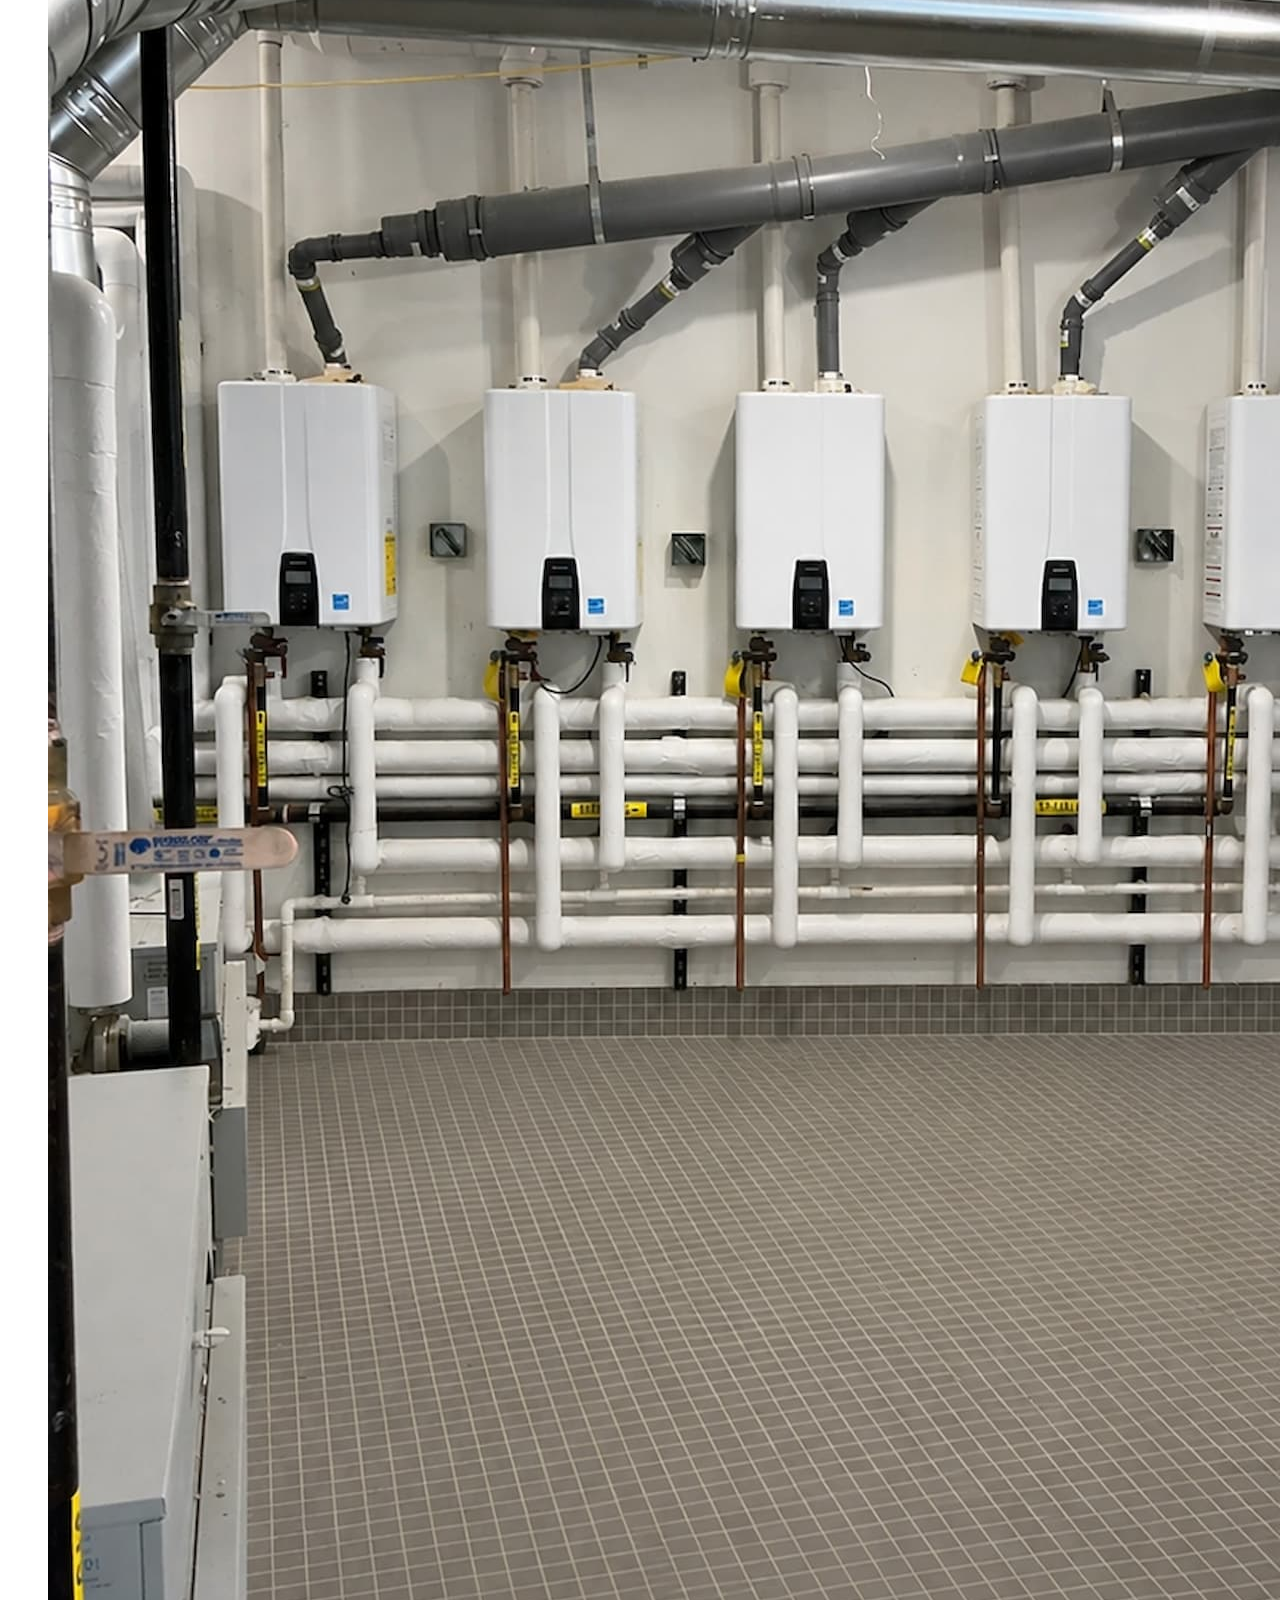
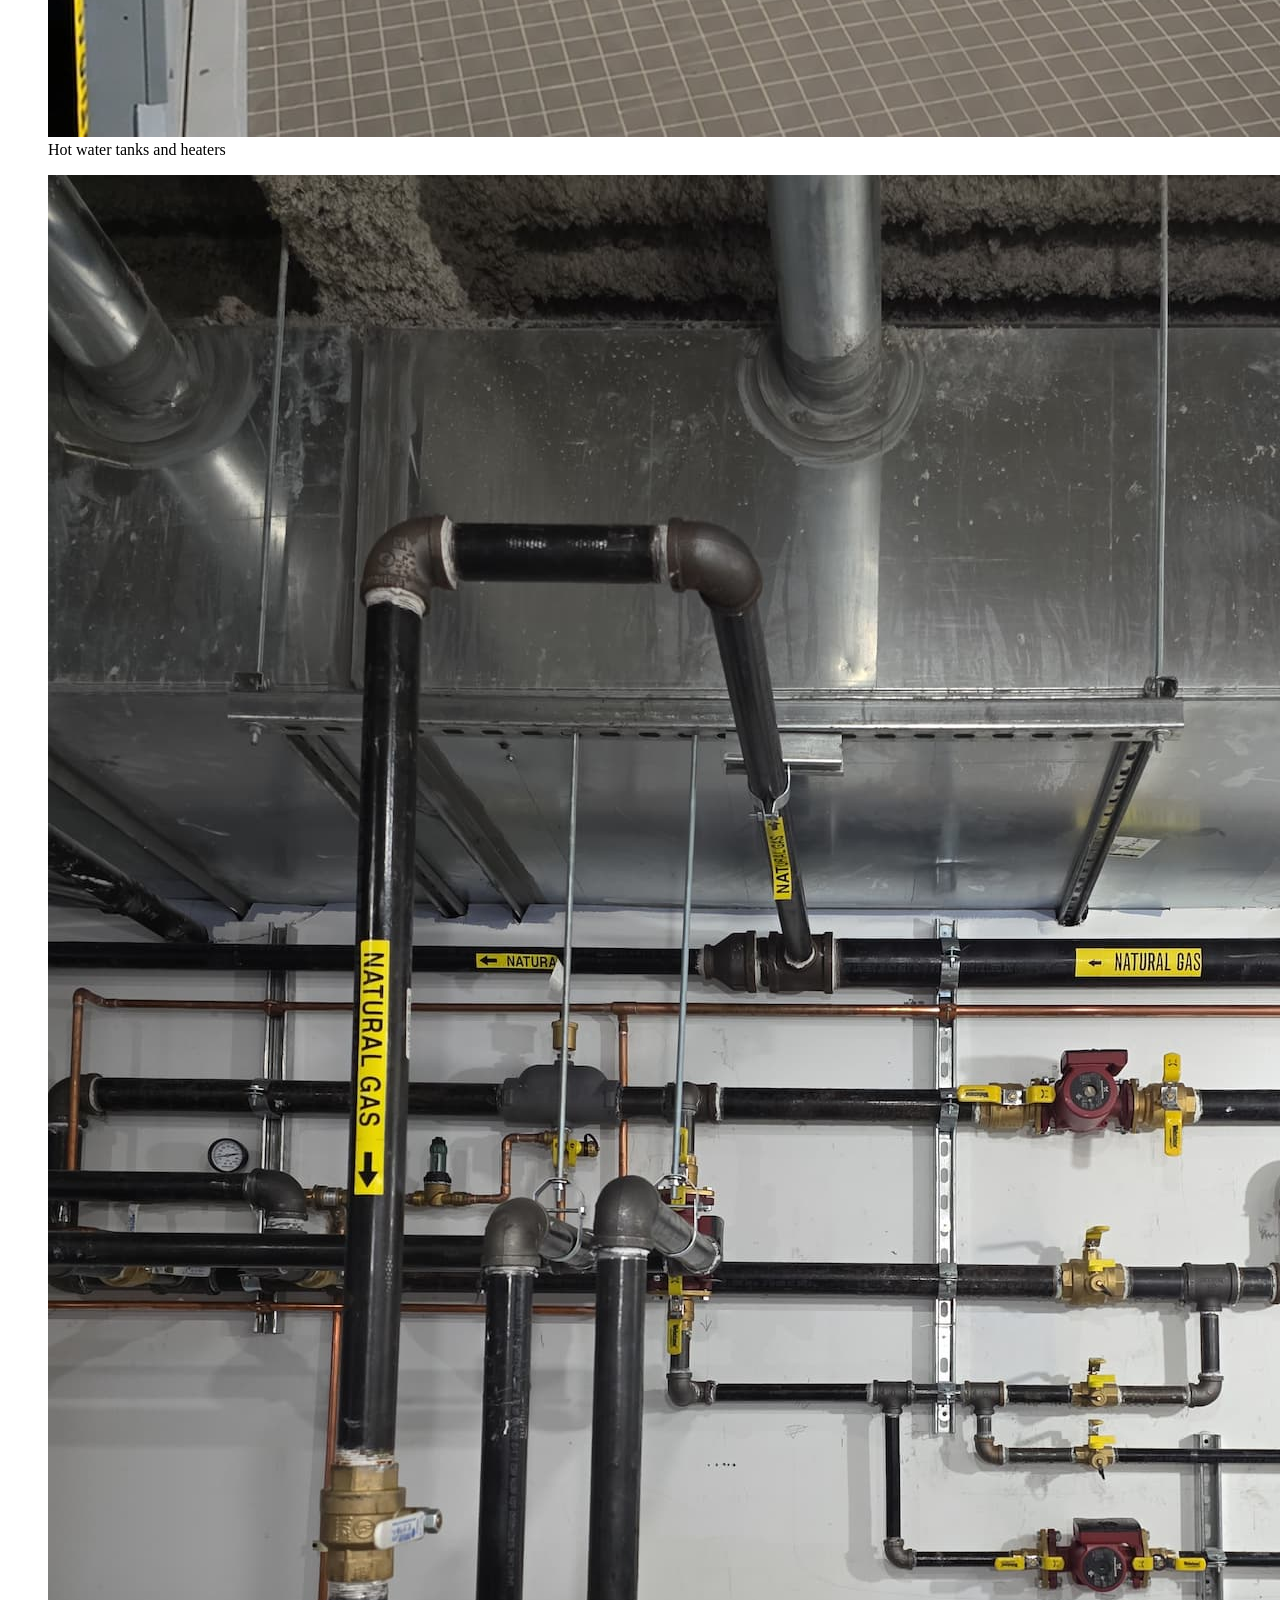
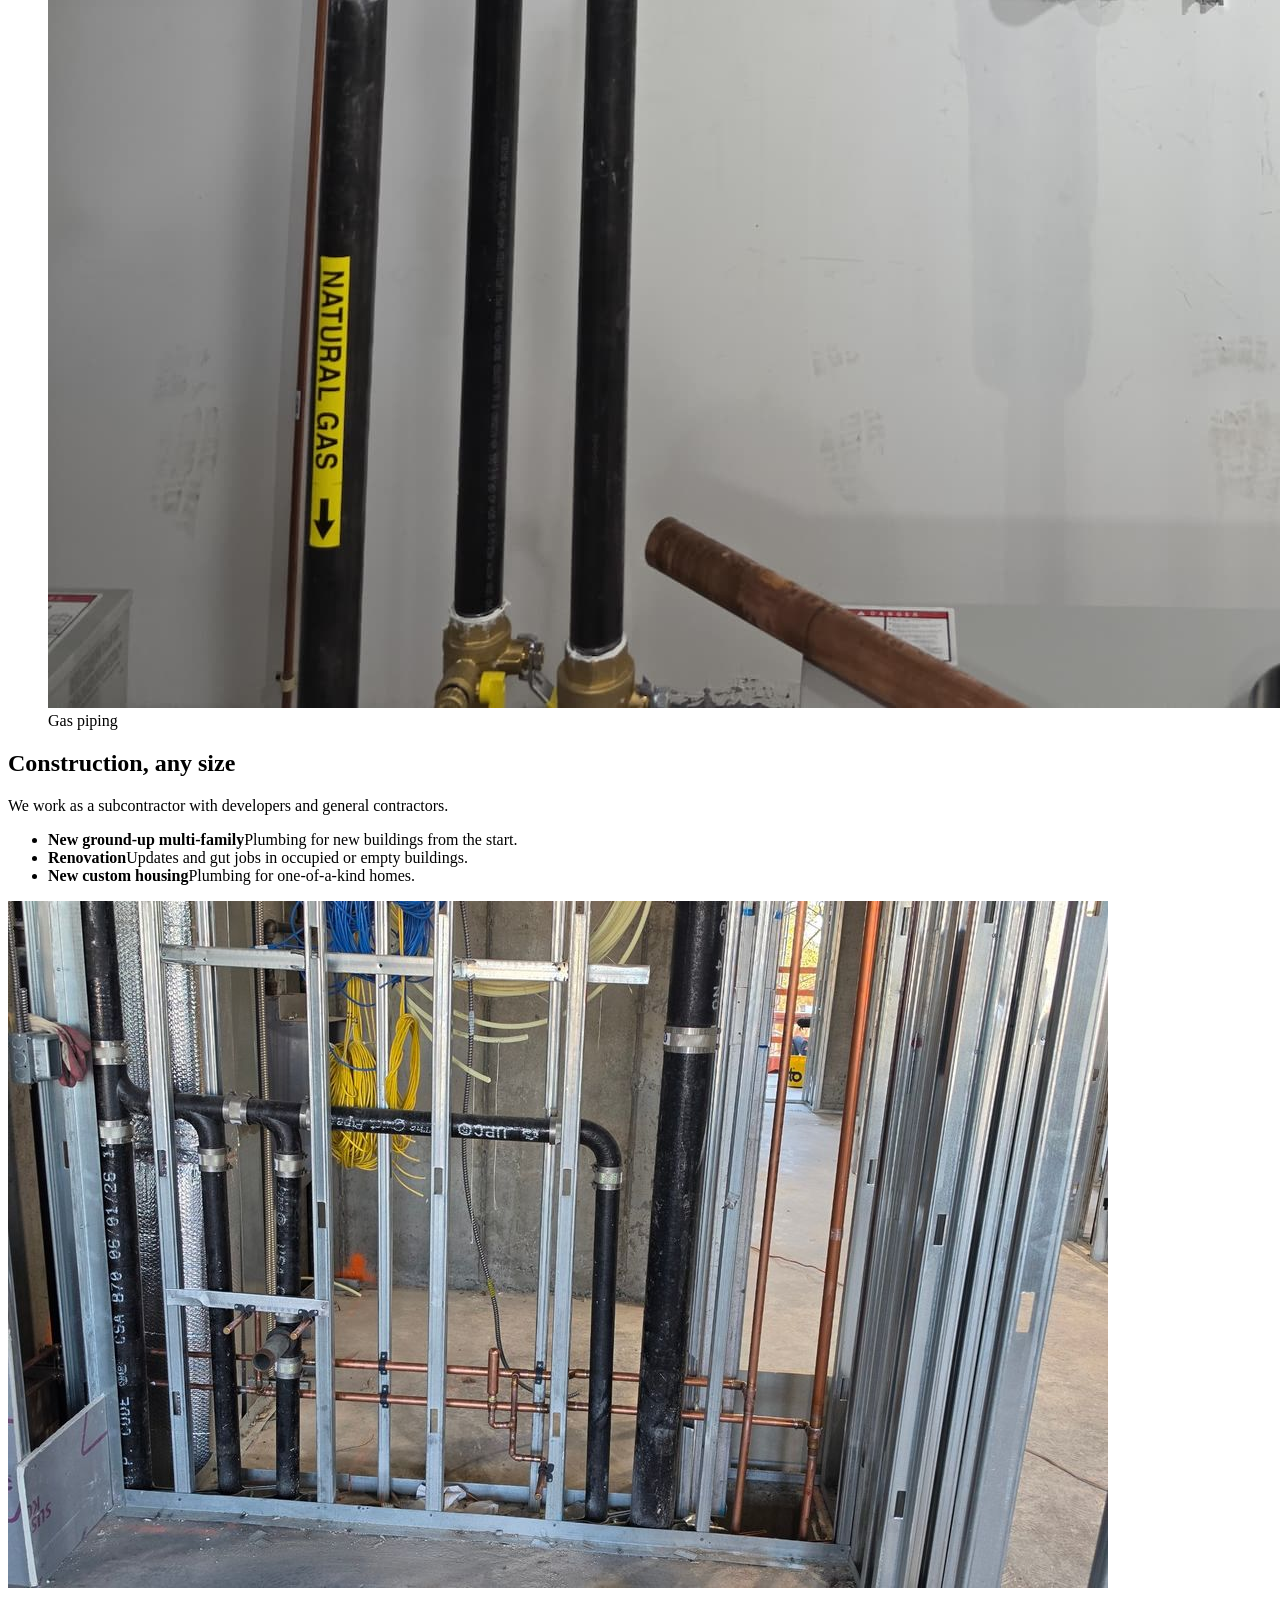
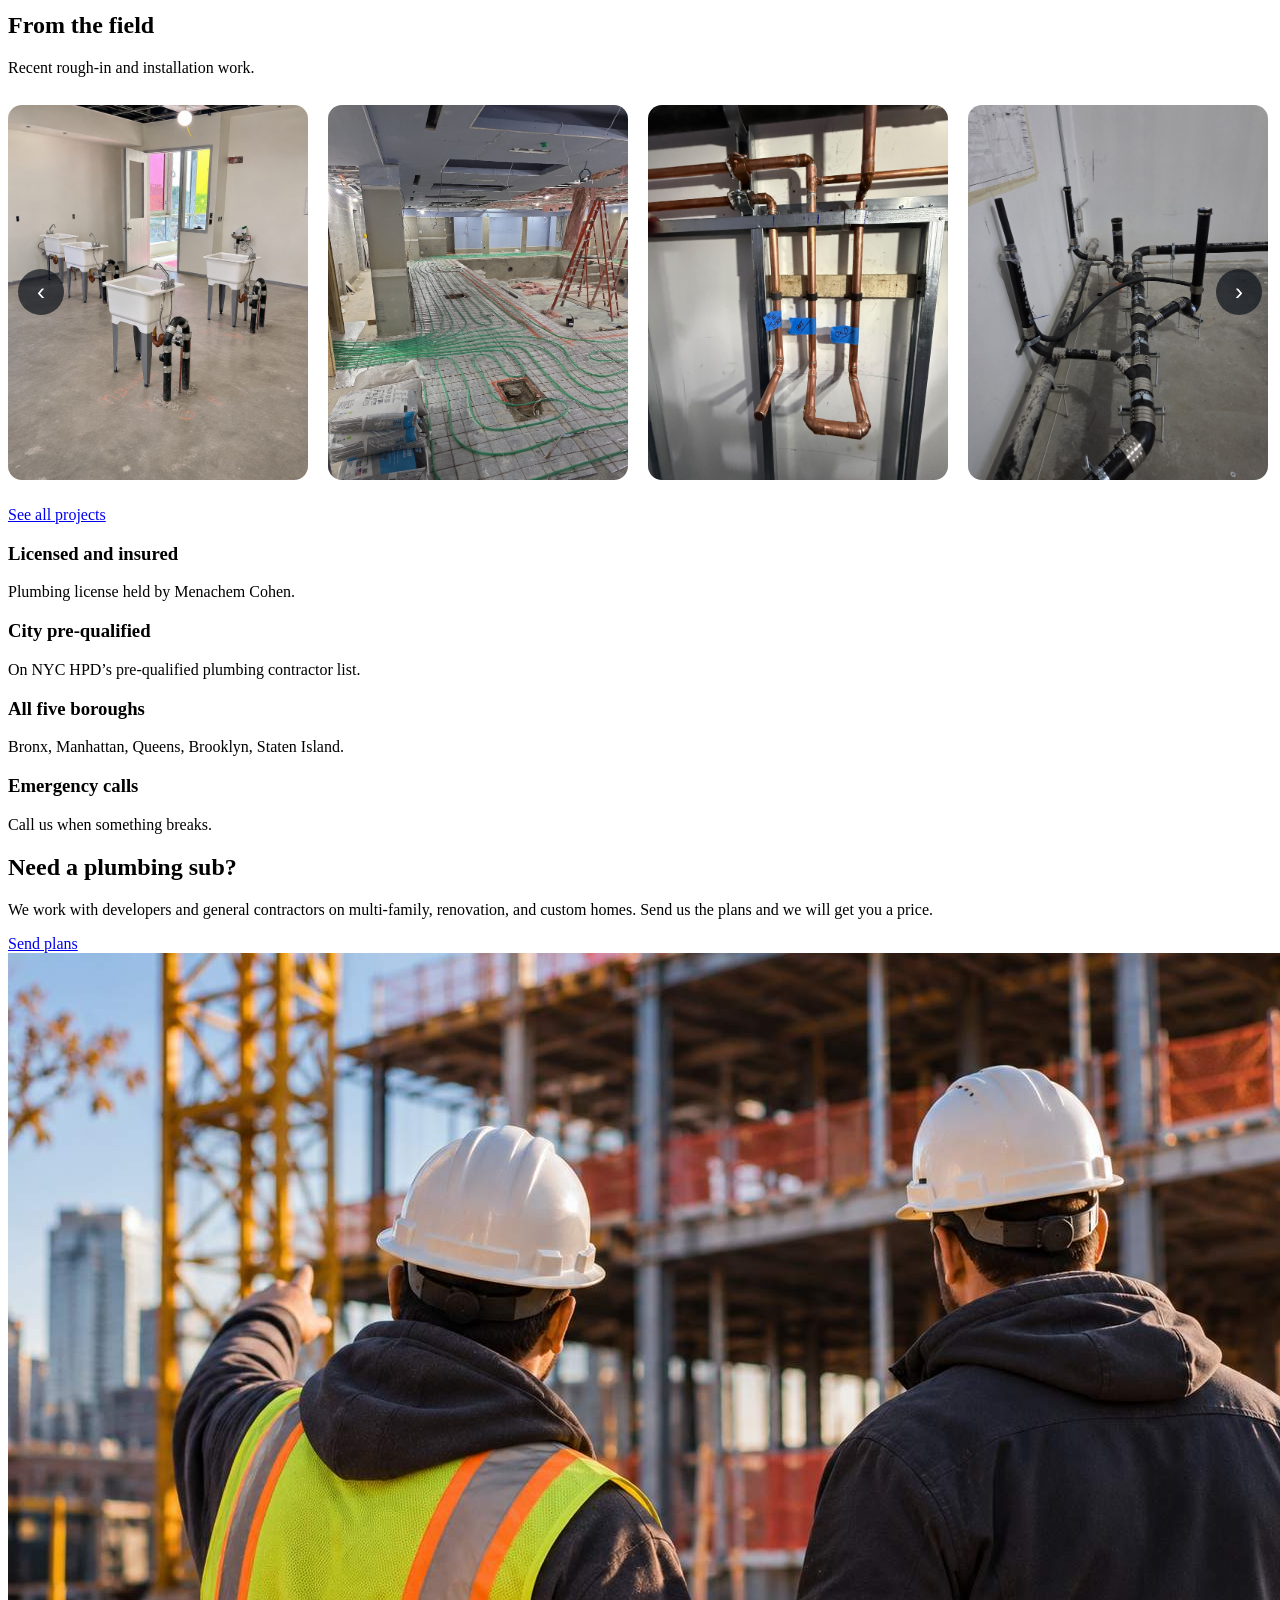
==== commit 86e3c934: "Add files via upload" ====
--- a/index.html
+++ b/index.html
@@ -7,150 +7,7 @@
 <meta name="description" content="Licensed and insured plumbing service and construction subcontractor serving all five NYC boroughs.">
 <link rel="preconnect" href="https://fonts.googleapis.com">
 <link href="https://fonts.googleapis.com/css2?family=Archivo:wght@600;700;800&family=Hanken+Grotesk:wght@400;500;600&display=swap" rel="stylesheet">
-<style>
-:root{--bg:#f4f6f8;--ink:#0e2030;--muted:#52636f;--line:#d6dee5;--navy:#0c2234;--flame:#d14a05;--on:#f3f6f8;box-sizing:border-box;padding-top:env(safe-area-inset-top,0px);padding-bottom:env(safe-area-inset-bottom,0px);color-scheme:light}
-html{scroll-padding-top:env(safe-area-inset-top,0px);scroll-behavior:smooth}
-@media(prefers-color-scheme:dark){:root:not([data-theme="light"]){--bg:#08131d;--ink:#e9eff3;--muted:#9db0be;--line:#223a4f;--navy:#06131f;color-scheme:dark}}
-:root[data-theme="dark"]{--bg:#08131d;--ink:#e9eff3;--muted:#9db0be;--line:#223a4f;--navy:#06131f;color-scheme:dark}
-*,*::before,*::after{box-sizing:inherit}
-body{margin:0;background:var(--bg);color:var(--ink);font:400 17px/1.6 "Hanken Grotesk",system-ui,sans-serif}
-img{display:block;max-width:100%}
-h1,h2,h3{font-family:"Archivo","Arial Narrow",sans-serif;font-weight:700;line-height:1.03;letter-spacing:-.02em;margin:0}
-a{color:inherit}
-:focus-visible{outline:3px solid #ff8a4c;outline-offset:3px}
-.wrap{max-width:1180px;margin:0 auto;padding:0 22px}
-.btn{display:inline-block;background:var(--flame);color:#fff;text-decoration:none;padding:14px 24px;border-radius:999px;border:0;font:600 16px "Hanken Grotesk",sans-serif;cursor:pointer;text-align:center}
-.btn:hover{background:#b43f04}
-.btn.ghost{background:rgba(255,255,255,.12);border:1.5px solid rgba(255,255,255,.65)}
-.btn.ghost:hover{background:rgba(255,255,255,.25)}
-.hero{position:relative;color:var(--on);background:var(--navy);min-height:min(94svh,840px);display:flex;flex-direction:column;overflow:hidden}
-.hero>img,.join>img{position:absolute;inset:0;width:100%;height:100%;object-fit:cover}
-.scrim{position:absolute;inset:0;background:linear-gradient(180deg,rgba(8,20,32,.84),rgba(8,20,32,.58) 42%,rgba(8,20,32,.93))}
-.hero .wrap{position:relative;display:flex;flex-direction:column;flex:1;width:100%}
-header{position:relative;display:flex;align-items:center;justify-content:space-between;padding:16px 0}
-header .logo{height:76px;width:auto;filter:invert(1)}
-nav{display:none}
-nav a{text-decoration:none;font-weight:500;padding:8px 12px;border-radius:8px}
-nav a:hover{background:rgba(255,255,255,.12)}
-nav.open{display:flex;flex-direction:column;position:absolute;top:100%;left:0;right:0;background:var(--navy);padding:10px;border-radius:14px;z-index:5}
-.menu{background:none;border:1.5px solid rgba(255,255,255,.55);color:#fff;border-radius:999px;padding:9px 18px;font:600 15px "Hanken Grotesk",sans-serif;cursor:pointer}
-header .btn{display:none;padding:11px 20px}
-@media(min-width:900px){nav{display:flex;gap:4px}.menu{display:none}header .btn{display:inline-block}}
-.hc{margin-top:auto;padding:90px 0 48px}
-.hero h1{font-size:clamp(42px,8.4vw,92px);max-width:12ch}
-.hero p{max-width:46ch;font-size:19px;color:#d3dee7;margin:20px 0 28px}
-.cta{display:flex;flex-wrap:wrap;gap:12px}
-.pill{display:inline-flex;align-items:center;gap:10px;margin-top:26px;padding:9px 18px;border:1px solid rgba(255,255,255,.35);background:rgba(0,0,0,.35);border-radius:999px;text-decoration:none;font-size:15px}
-.pill i{width:9px;height:9px;border-radius:50%;background:#ff7a2f;flex:none}
-.split{display:grid;grid-template-columns:1fr}
-@media(min-width:800px){.split{grid-template-columns:1fr 1fr}}
-.pane{position:relative;min-height:460px;display:flex;align-items:flex-end;color:#fff;overflow:hidden}
-.pane img{position:absolute;inset:0;width:100%;height:100%;object-fit:cover}
-.pane .shade{position:absolute;inset:0;background:linear-gradient(180deg,rgba(8,20,32,.1),rgba(8,20,32,.88))}
-.pane .txt{position:relative;padding:34px 24px 38px;max-width:540px}
-.pane h2{font-size:clamp(34px,5vw,54px);margin-bottom:10px}
-.pane p{margin:0 0 22px;color:#dbe5ec}
-section{padding:76px 0}
-h2.sec{font-size:clamp(32px,5vw,54px);margin-bottom:14px}
-.lead{color:var(--muted);max-width:58ch;margin:0}
-.tiles{display:grid;gap:20px;grid-template-columns:1fr;margin-top:32px}
-@media(min-width:760px){.tiles{grid-template-columns:repeat(3,1fr)}}
-.tiles figure{margin:0}
-.tiles img{width:100%;aspect-ratio:4/3;object-fit:cover;border-radius:14px}
-.tiles figcaption{padding-top:10px;font:600 20px "Archivo",sans-serif}
-.two{display:grid;gap:36px;grid-template-columns:1fr;align-items:center}
-@media(min-width:860px){.two{grid-template-columns:1fr 1.1fr;gap:56px}}
-.two>img{width:100%;aspect-ratio:16/10;object-fit:cover;border-radius:14px}
-.list{list-style:none;margin:26px 0 0;padding:0}
-.list li{border-top:1px solid var(--line);padding:16px 0}
-.list li:last-child{border-bottom:1px solid var(--line)}
-.list b{font:700 22px "Archivo",sans-serif;display:block}
-.list span{color:var(--muted)}
-.shots{display:grid;gap:10px;grid-template-columns:1fr 1fr;margin-top:32px}
-@media(min-width:860px){.shots{grid-template-columns:repeat(4,1fr);gap:14px}}
-.shots img{width:100%;aspect-ratio:3/4;object-fit:cover;border-radius:12px}
-.creds{display:grid;grid-template-columns:1fr}
-.creds div{padding:20px 0;border-top:1px solid var(--line)}
-@media(min-width:760px){.creds{grid-template-columns:repeat(4,1fr)}.creds div{padding:4px 24px;border-top:0;border-left:1px solid var(--line)}.creds div:first-child{border-left:0;padding-left:0}}
-.creds h3{font-size:22px;margin-bottom:6px}
-.creds p{margin:0;color:var(--muted);font-size:16px}
-.band,.contact{background:var(--navy);color:var(--on)}
-.band p,.contact .lead{color:#c3d1dc;max-width:52ch}
-.band p{margin:14px 0 26px}
-.join{position:relative;color:#fff;overflow:hidden;background:var(--navy)}
-.join .wrap{position:relative;padding-top:96px;padding-bottom:96px}
-.join p{max-width:46ch;margin:14px 0 26px;color:#dbe5ec}
-.cgrid{display:grid;gap:36px;grid-template-columns:1fr;margin-top:30px}
-@media(min-width:800px){.cgrid{grid-template-columns:1fr 1.2fr}}
-.big{font:700 clamp(32px,6vw,44px)/1.1 "Archivo",sans-serif;text-decoration:none;display:inline-block;margin-bottom:12px}
-address{font-style:normal;color:#c3d1dc}
-form{display:grid;gap:14px}
-label{font-weight:600;font-size:15px;display:grid;gap:6px}
-input,select,textarea{font:inherit;padding:12px 14px;border-radius:10px;border:1px solid #3d566d;background:#fff;color:#0e2030;width:100%}
-textarea{min-height:110px;resize:vertical}
-footer{padding:26px 0 96px;color:var(--muted);font-size:14px}
-.callbar{position:fixed;left:0;right:0;bottom:0;z-index:20;display:flex;gap:10px;padding:10px 14px calc(10px + env(safe-area-inset-bottom,0px));background:var(--navy)}
-.callbar a{flex:1;color:#fff;text-decoration:none;font-weight:600;text-align:center;padding:13px 10px;border-radius:999px;border:1.5px solid rgba(255,255,255,.55)}
-.callbar a:first-child{background:var(--flame);border-color:var(--flame)}
-@media(min-width:900px){.callbar{display:none}footer{padding-bottom:26px}}
-@media(prefers-reduced-motion:no-preference){.hero h1{animation:rise .7s ease-out both}@keyframes rise{from{opacity:0;transform:translateY(14px)}}}
-
-footer{text-align:center}
-footer p{margin:0 0 8px}
-footer .lic{margin:0 0 14px;line-height:1.7;color:var(--ink);font-size:15px}
-footer .fl a{color:var(--muted);margin:0 10px;text-decoration:underline}
-footer .fbtns{display:flex;flex-wrap:wrap;gap:12px;justify-content:center;margin:0 0 30px}
-footer.fb{background:var(--navy);color:var(--on);padding:48px 0 96px}
-footer.fb .lic{color:var(--on)}
-footer.fb .fl a{color:#c3d1dc}
-@media(min-width:900px){footer.fb{padding-bottom:48px}}
-label.agree{display:flex;gap:10px;align-items:flex-start;font-weight:400;font-size:15px;line-height:1.45}
-label.agree input{width:20px;height:20px;flex:none;margin:2px 0 0;padding:0}
-label.agree a{color:var(--flame);font-weight:600;text-decoration:underline}
-footer.ft{background:var(--navy);color:var(--on);padding:56px 0 0;text-align:left}
-footer.ft .cols{display:grid;gap:32px;grid-template-columns:1fr 1fr}
-footer.ft .cols>div:first-child{grid-column:1/-1}
-@media(min-width:900px){footer.ft .cols{grid-template-columns:1.7fr 1fr 1fr 1fr 1fr;gap:40px}footer.ft .cols>div:first-child{grid-column:auto}}
-footer.ft h4{margin:0 0 16px;font:700 17px "Hanken Grotesk",sans-serif;color:#fff}
-footer.ft .lic{margin:0;color:#c3d1dc;font-size:15px;line-height:1.7}
-footer.ft ul{list-style:none;margin:0;padding:0;display:grid;gap:12px}
-footer.ft li{color:#c3d1dc;font-size:15px}
-footer.ft li a{color:#c3d1dc;text-decoration:none}
-footer.ft li a:hover{color:#fff}
-footer.ft .bar{border-top:1px solid rgba(255,255,255,.15);margin-top:40px;padding:22px 0;color:#c3d1dc;font-size:14px}
-@media(min-width:900px){footer.ft .bar{padding-bottom:22px}}
-.glass{display:inline-flex;align-items:center;gap:10px;color:#fff;text-decoration:none;font:600 16px "Hanken Grotesk",sans-serif;padding:14px 24px;border-radius:999px;background:rgba(255,255,255,.015);-webkit-backdrop-filter:blur(3px);backdrop-filter:blur(3px);border:1px solid rgba(255,255,255,.3);box-shadow:inset 1.5px 1.5px 0 rgba(255,255,255,.5),inset -1.5px -1.5px 0 rgba(255,255,255,.18),0 4px 16px rgba(0,0,0,.12);text-shadow:0 1px 4px rgba(0,0,0,.55);transition:background .2s,transform .2s}
-.glass:hover{background:rgba(255,255,255,.1);transform:translateY(-1px)}
-.glass i{width:10px;height:10px;border-radius:50%;background:#ff2d2d;box-shadow:0 0 0 3px rgba(255,45,45,.28),0 0 12px rgba(255,45,45,.8);flex:none}
-.hero .cta{margin-top:0}
-@media(min-width:900px){.hero .cta{flex-wrap:wrap}
-nav{gap:10px}
-nav a{padding:9px 18px;font-size:15px;font-weight:500;color:#fff;border-radius:999px;background:rgba(255,255,255,.015);-webkit-backdrop-filter:blur(3px);backdrop-filter:blur(3px);border:1px solid rgba(255,255,255,.3);box-shadow:inset 1.5px 1.5px 0 rgba(255,255,255,.5),inset -1.5px -1.5px 0 rgba(255,255,255,.18),0 4px 16px rgba(0,0,0,.12);text-shadow:0 1px 4px rgba(0,0,0,.55);transition:background .2s,transform .2s}
-nav a:hover{background:rgba(255,255,255,.1);transform:translateY(-1px)}}
-
-.hero>img{filter:brightness(.82)}
-.hero p.slogan{font:700 clamp(19px,2.6vw,28px)/1.2 "Archivo",Arial,sans-serif;color:#fff;margin:18px 0 0;max-width:none}
-.hero p.slogan+p{margin-top:14px}
-.svcs{display:grid;gap:20px;grid-template-columns:1fr;margin-top:32px}
-@media(min-width:760px){.svcs{grid-template-columns:repeat(3,1fr)}}
-.svc{border-top:4px solid var(--flame);background:var(--bg);padding:22px 4px 8px 0}
-.svc h3{font-size:24px;margin-bottom:8px}
-.svc p{margin:0;color:var(--muted)}
-
-.trust{background:#fff;color:#0e2030;border-bottom:1px solid var(--line)}
-.trust .wrap{display:flex;flex-wrap:wrap;align-items:center;justify-content:center;gap:8px 18px;padding-top:16px;padding-bottom:16px;font:600 16px/1.3 "Hanken Grotesk",sans-serif}
-.trust .lmp{display:inline-flex;align-items:center;gap:8px;color:#0c2234;text-decoration:none}
-.trust .lmp svg{width:18px;height:18px;flex:none;color:var(--flame)}
-.trust .lmp b{font-weight:700}
-.trust .lmp em{font-style:normal;font-weight:500;color:var(--flame);text-decoration:underline;text-underline-offset:3px}
-.trust .lmp:hover em{color:#b43f04}
-.trust .dot{display:inline-flex;align-items:center;gap:18px}
-.trust .dot:before{content:"";width:5px;height:5px;background:var(--flame);flex:none}
-.trust .boros{font-weight:500;color:#33495a}
-@media(max-width:640px){.trust .wrap{justify-content:flex-start;font-size:15px}}
-footer.ft .lic a{color:inherit;text-decoration:underline;text-underline-offset:3px}
-footer.ft .lic a:hover{color:#fff}
-</style>
+<link rel="stylesheet" href="style.css">
 </head>
 <body>
 <div class="hero" id="top">
@@ -158,7 +15,7 @@
 <div class="scrim"></div>
 <div class="wrap">
 <header>
-<a href="#top" aria-label="P.H. Works Inc home"><img class="logo" src="[data-uri]" alt="P.H. Works Inc. Licensed and insured"></a>
+<a href="#top" aria-label="P.H. Works Inc home"><img class="logo" src="images/email-logo.png" alt="P.H. Works Inc. Licensed and insured"></a>
 <nav id="nav" aria-label="Main">
 <a href="request-service.html">Service</a><a href="request-estimate.html">Construction</a><a href="projects.html">Projects</a><a href="apply.html">Careers</a><a href="#contact">Contact</a>
 </nav>
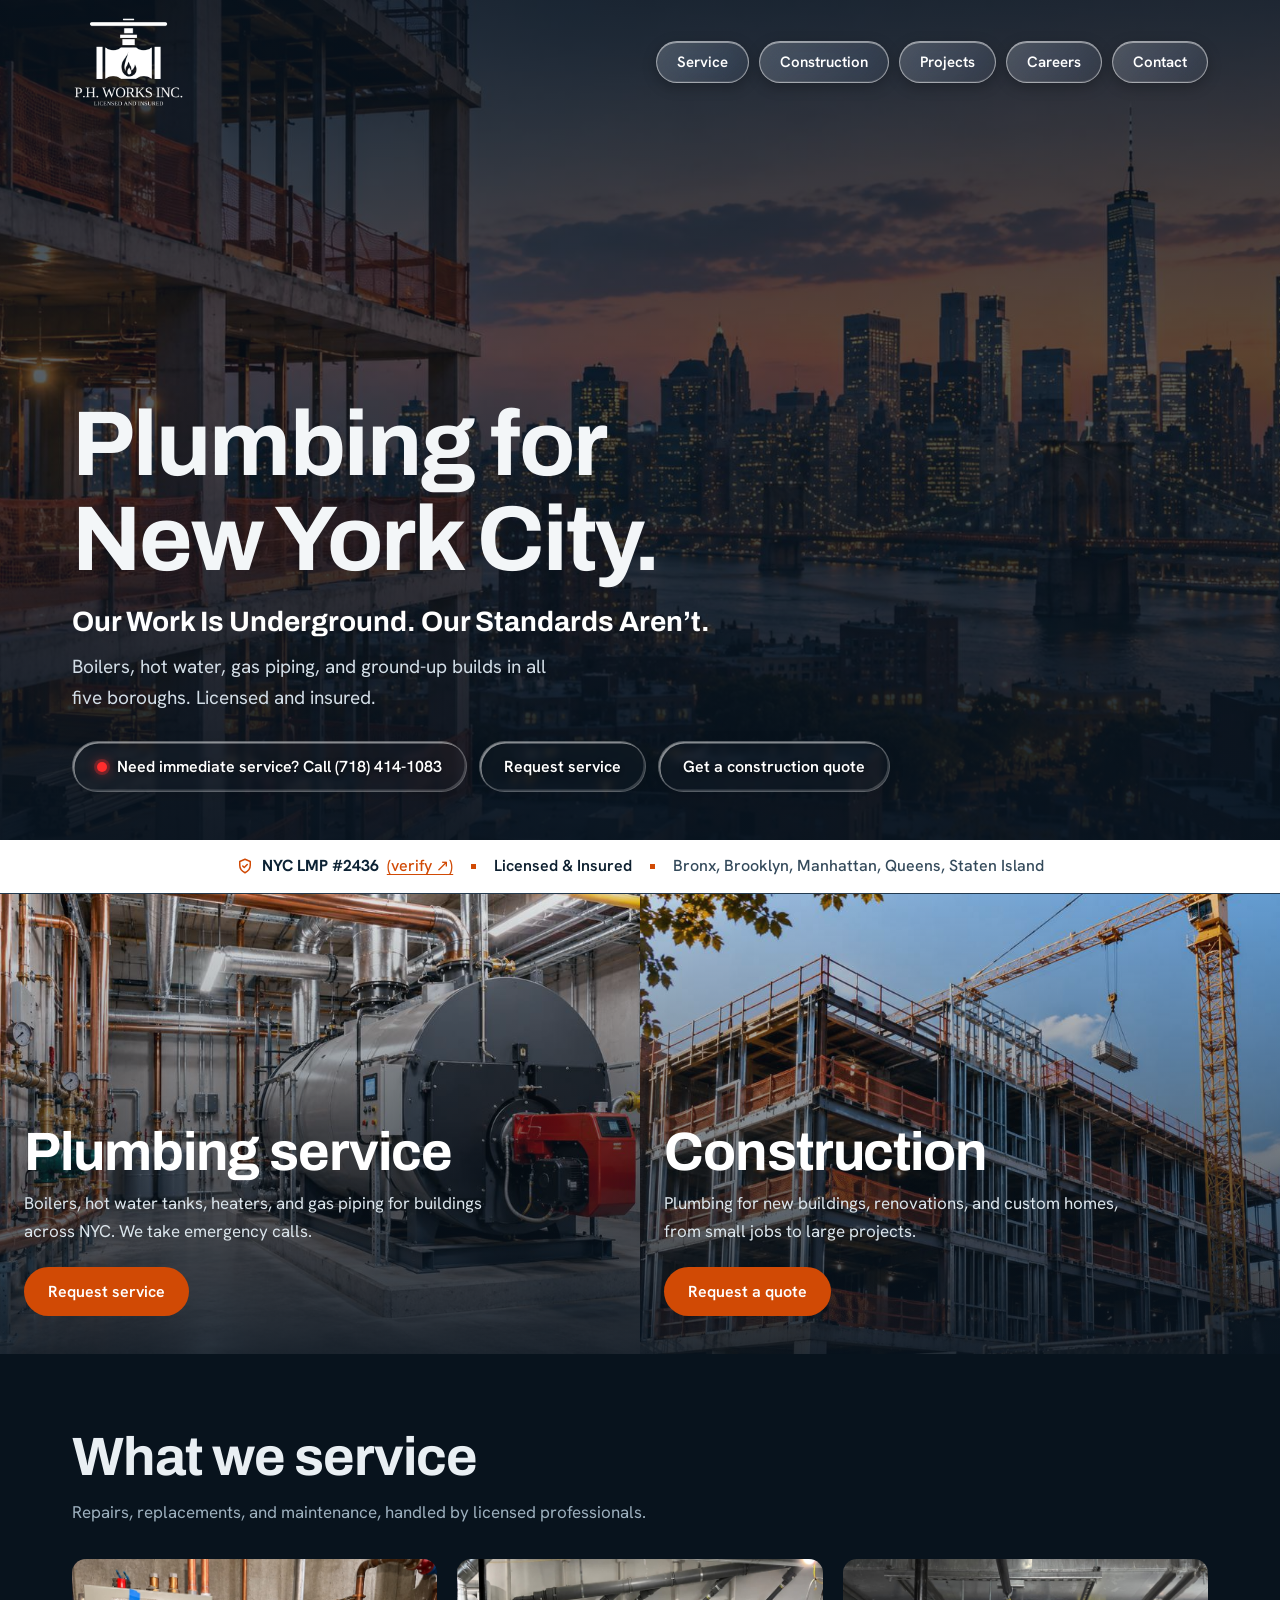
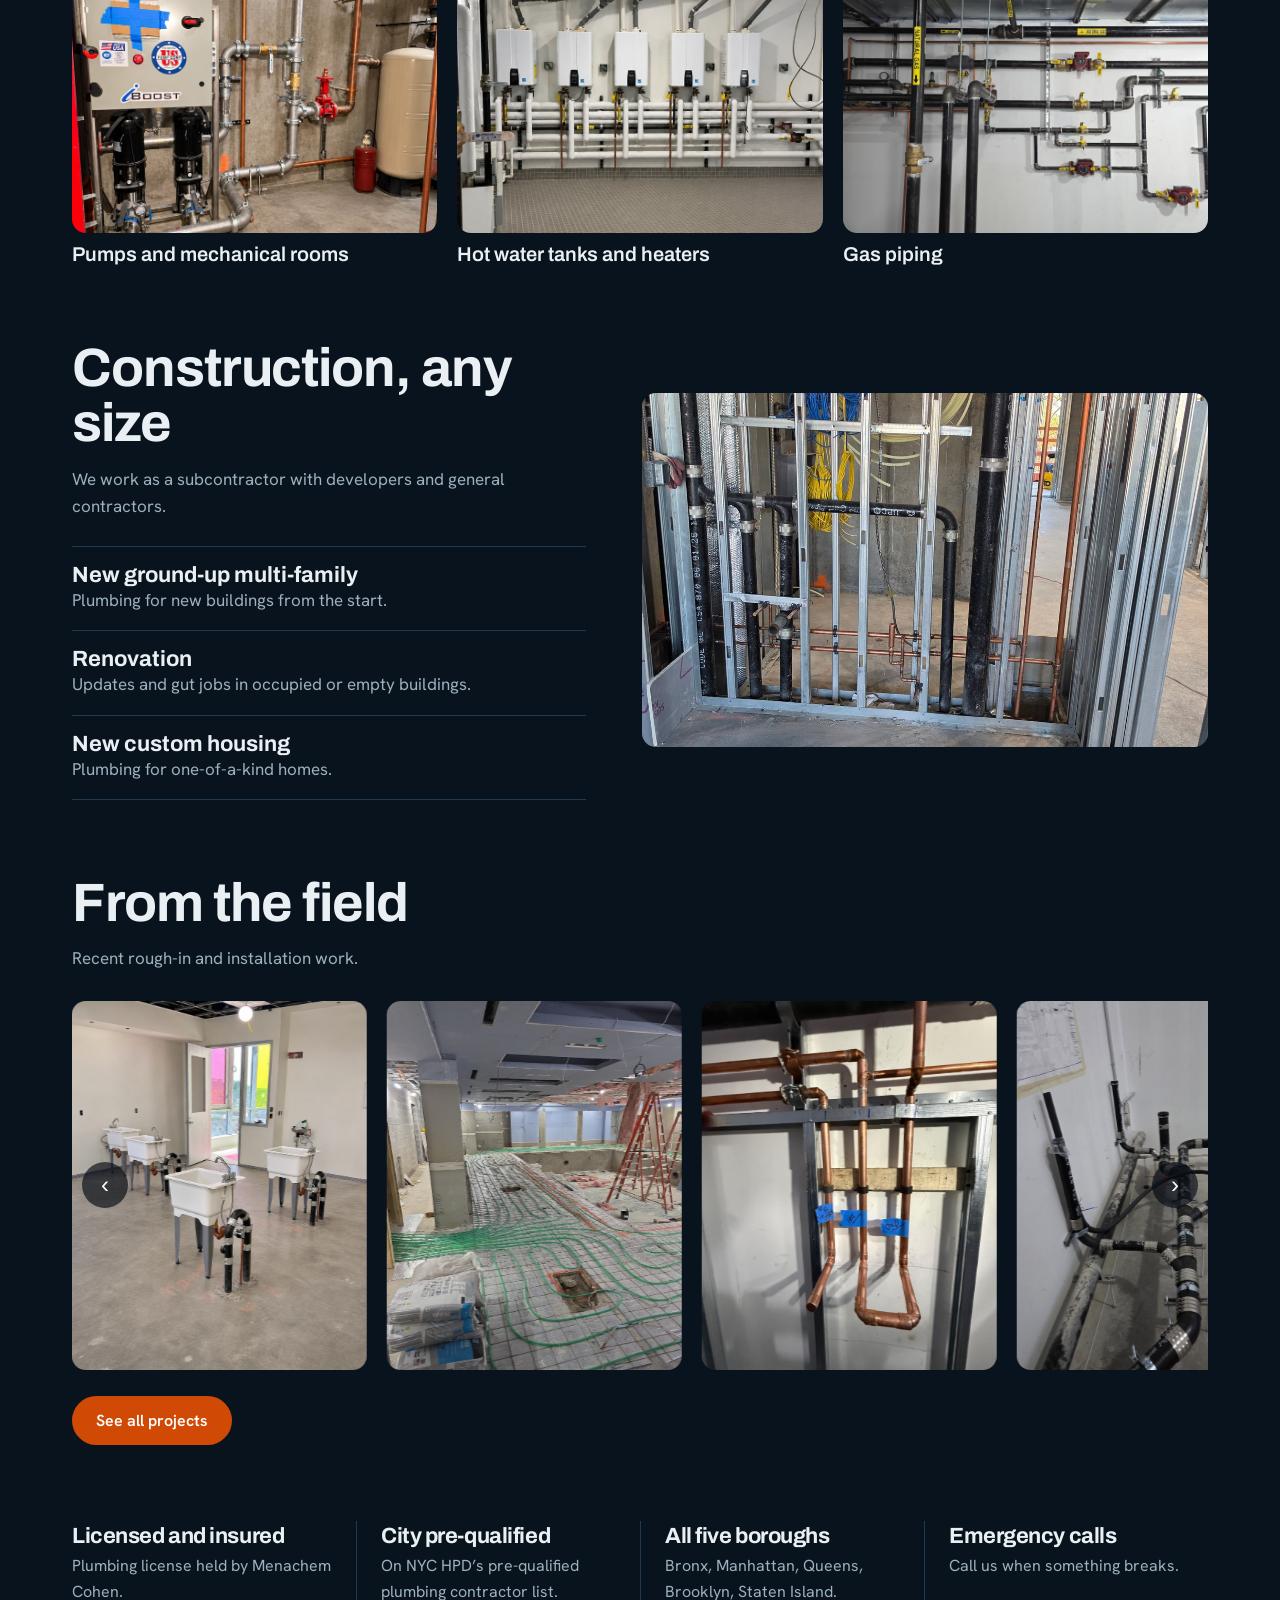
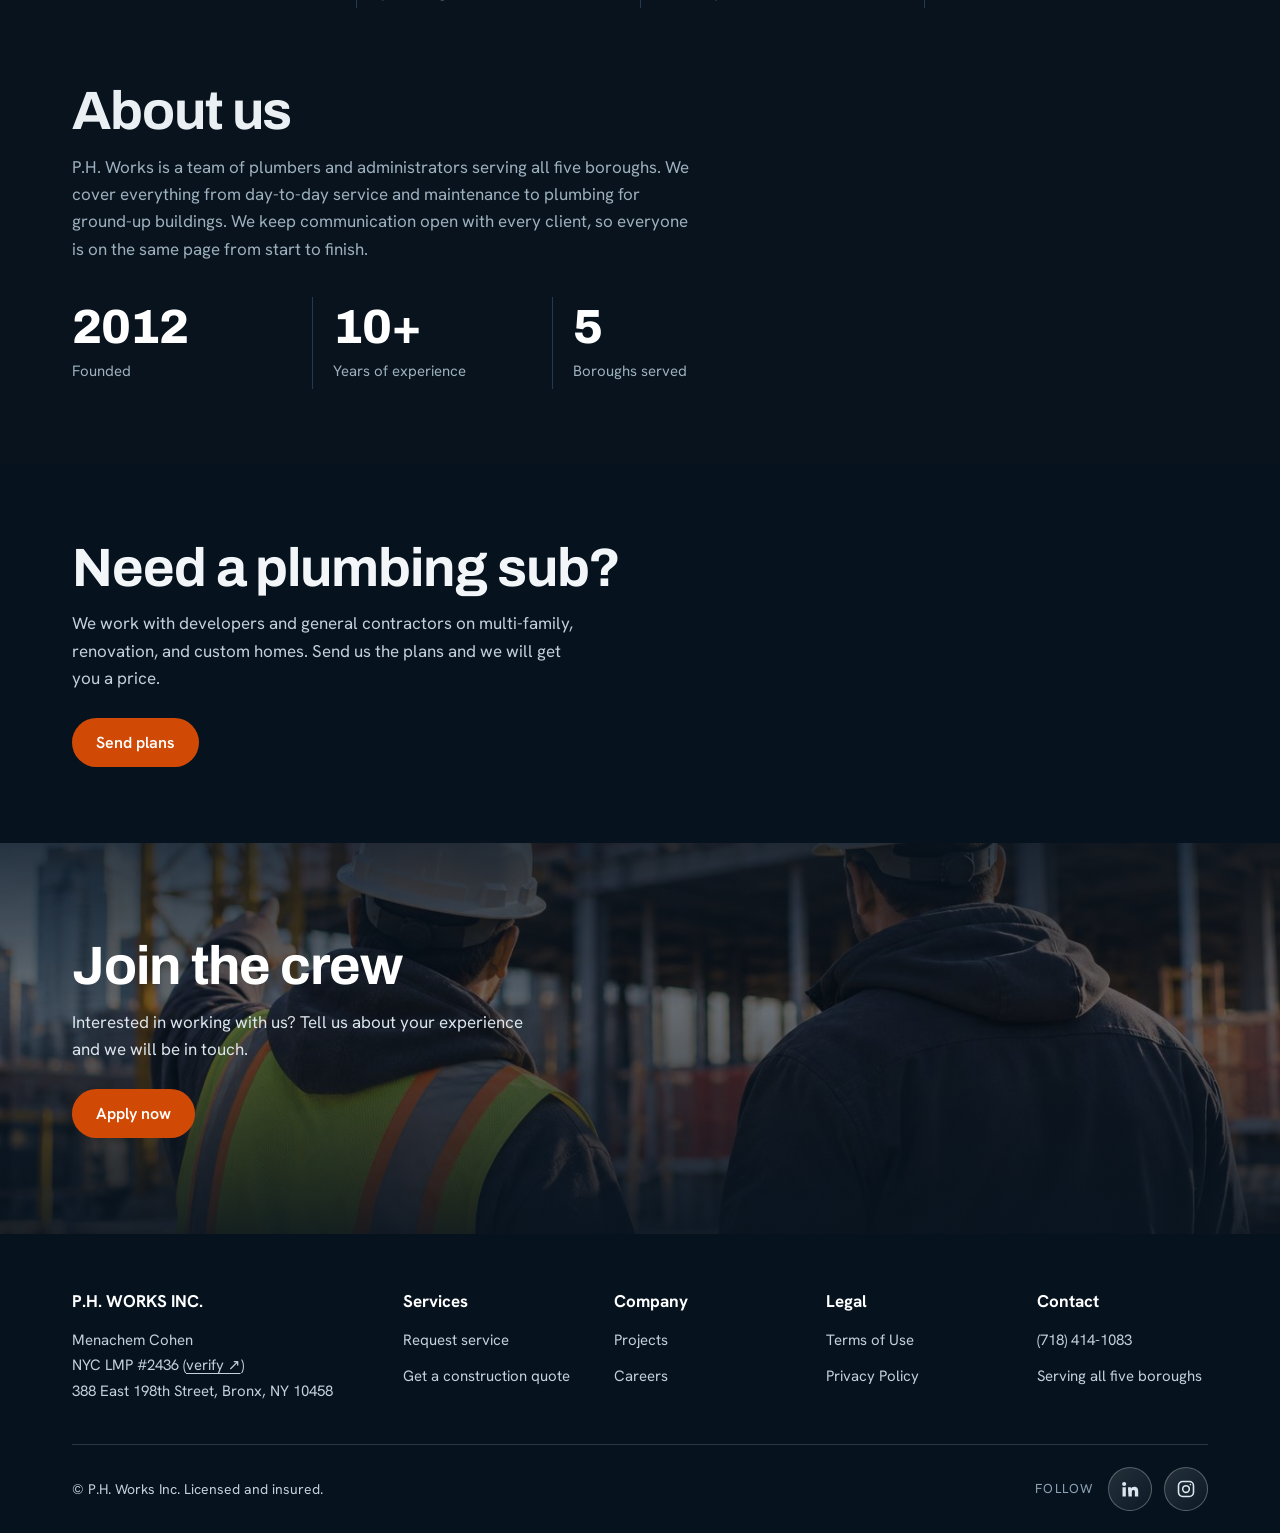
==== commit 904d21b7: "Add files via upload" ====
--- a/index.html
+++ b/index.html
@@ -8,6 +8,21 @@
 <link rel="preconnect" href="https://fonts.googleapis.com">
 <link href="https://fonts.googleapis.com/css2?family=Archivo:wght@600;700;800&family=Hanken+Grotesk:wght@400;500;600&display=swap" rel="stylesheet">
 <link rel="stylesheet" href="style.css">
+<style>
+.about .lead{max-width:62ch}
+.facts{display:grid;grid-template-columns:repeat(3,1fr);gap:0;margin:34px 0 0;max-width:720px}
+.facts div{padding:6px 20px;border-left:1px solid var(--line)}
+.facts div:first-child{padding-left:0;border-left:0}
+.facts b{display:block;font:800 clamp(30px,5vw,48px)/1 var(--font-head);letter-spacing:-.02em;color:#fff}
+.facts span{display:block;margin-top:8px;color:var(--muted);font-size:15px}
+footer.ft .bar{display:flex;flex-wrap:wrap;align-items:center;justify-content:space-between;gap:16px}
+.soc{display:flex;align-items:center;gap:12px}
+.soc span{font-size:13px;letter-spacing:.12em;text-transform:uppercase;color:#8ea3b3;margin-right:2px}
+.soc a{width:44px;height:44px;border-radius:50%;display:grid;place-items:center;color:#dbe6ee;border:1.5px solid rgba(255,255,255,.28);background:linear-gradient(135deg,rgba(255,255,255,.12),rgba(255,255,255,.03));transition:transform .2s,background .2s,border-color .2s,color .2s}
+.soc a:hover,.soc a:focus-visible{background:var(--flame);border-color:var(--flame);color:#fff;transform:translateY(-3px)}
+.soc svg{width:20px;height:20px}
+@media(max-width:520px){.facts div{padding:6px 12px}.facts span{font-size:14px}}
+</style>
 </head>
 <body>
 <div class="hero" id="top">
@@ -80,6 +95,12 @@
 <div><h3>Emergency calls</h3><p>Call us when something breaks.</p></div>
 </div></section>
 
+<section class="about" style="padding-top:0"><div class="wrap">
+<h2 class="sec">About us</h2>
+<p class="lead">P.H. Works is a team of plumbers and administrators serving all five boroughs. We cover everything from day-to-day service and maintenance to plumbing for ground-up buildings. We keep communication open with every client, so everyone is on the same page from start to finish.</p>
+<div class="facts"><div><b>2012</b><span>Founded</span></div><div><b>10+</b><span>Years of experience</span></div><div><b>5</b><span>Boroughs served</span></div></div>
+</div></section>
+
 <div class="band"><section><div class="wrap">
 <h2 class="sec">Need a plumbing sub?</h2>
 <p>We work with developers and general contractors on multi-family, renovation, and custom homes. Send us the plans and we will get you a price.</p>
@@ -99,7 +120,11 @@
 <div><h4>Legal</h4><ul><li><a href="terms.html">Terms of Use</a></li><li><a href="privacy.html">Privacy Policy</a></li></ul></div>
 <div><h4>Contact</h4><ul><li><a href="tel:+17184141083">(718) 414-1083</a></li><li>Serving all five boroughs</li></ul></div>
 </div>
-<div class="bar">&copy; P.H. Works Inc. Licensed and insured.</div>
+<div class="bar"><span>&copy; P.H. Works Inc. Licensed and insured.</span>
+<div class="soc"><span>Follow</span>
+<a href="https://www.linkedin.com/company/p-h-works-inc" target="_blank" rel="noopener" aria-label="P.H. Works Inc on LinkedIn (opens in a new tab)"><svg viewBox="0 0 24 24" fill="currentColor" aria-hidden="true"><path d="M4.98 3.5a2.5 2.5 0 1 1 0 5 2.5 2.5 0 0 1 0-5zM3 9.75h4V21H3zM9.5 9.75h3.8v1.6h.06c.53-1 1.82-2.05 3.75-2.05 4 0 4.74 2.64 4.74 6.07V21h-4v-5.1c0-1.22-.02-2.78-1.7-2.78-1.7 0-1.96 1.33-1.96 2.69V21h-4z"/></svg></a>
+<a href="https://www.instagram.com/plumbingjourney?srtk=MTNrYnRlcWkzbjA4MA==" target="_blank" rel="noopener" aria-label="P.H. Works Inc on Instagram (opens in a new tab)"><svg viewBox="0 0 24 24" fill="none" stroke="currentColor" stroke-width="1.9" stroke-linecap="round" stroke-linejoin="round" aria-hidden="true"><rect x="3" y="3" width="18" height="18" rx="5"/><circle cx="12" cy="12" r="4"/><circle cx="17.3" cy="6.7" r="1" fill="currentColor" stroke="none"/></svg></a>
+</div></div>
 </div></footer>
 
 
--- a/style.css
+++ b/style.css
@@ -0,0 +1,270 @@
+/* P.H. Works Inc - shared styles for every public page.
+   Look and feel is based on request-service.html.
+   Fonts, colors and the logo filter are set once in :root below. */
+
+:root{
+  --bg:#08131d;--ink:#e9eff3;--muted:#9db0be;--line:#223a4f;--navy:#06131f;
+  --flame:#d14a05;--on:#f3f6f8;--link:#ff8a4c;
+  --font-head:"Archivo","Arial Narrow",sans-serif;
+  --font-body:"Hanken Grotesk",system-ui,sans-serif;
+  /* images/email-logo.png is now a white logo on a transparent background,
+     so no filter is needed. */
+  --logo-filter:none;
+  box-sizing:border-box;padding-top:env(safe-area-inset-top,0px);padding-bottom:env(safe-area-inset-bottom,0px);color-scheme:dark}
+html{scroll-padding-top:env(safe-area-inset-top,0px);scroll-behavior:smooth}
+*,*::before,*::after{box-sizing:inherit}
+body{margin:0;background:var(--bg);color:var(--ink);font:400 17px/1.6 var(--font-body)}
+img{display:block;max-width:100%}
+h1,h2,h3{font-family:var(--font-head);font-weight:700;line-height:1.03;letter-spacing:-.02em;margin:0}
+a{color:inherit}
+:focus-visible{outline:3px solid #ff8a4c;outline-offset:3px}
+.wrap{max-width:1180px;margin:0 auto;padding:0 22px}
+section{padding:76px 0}
+h2.sec{font-size:clamp(32px,5vw,54px);margin-bottom:14px}
+.lead{color:var(--muted);max-width:58ch;margin:0}
+
+/* buttons */
+.btn{display:inline-block;background:var(--flame);color:#fff;text-decoration:none;padding:14px 24px;border-radius:999px;border:0;font:600 16px var(--font-body);cursor:pointer;text-align:center}
+.btn:hover{background:#b43f04}
+
+/* header + navigation (same on every page) */
+header{position:relative;display:flex;align-items:center;justify-content:space-between;padding:16px 0}
+header .logo{height:92px;width:auto;filter:var(--logo-filter)}
+nav{display:none}
+nav a,.menu{color:#fff;font:600 15px var(--font-body);text-decoration:none;padding:10px 20px;border-radius:999px;background:linear-gradient(135deg,rgba(255,255,255,.2),rgba(255,255,255,.06));border:1.5px solid rgba(255,255,255,.5);-webkit-backdrop-filter:blur(14px) saturate(170%);backdrop-filter:blur(14px) saturate(170%);box-shadow:inset 0 1px 0 rgba(255,255,255,.45),inset 0 -1px 0 rgba(255,255,255,.1),0 4px 14px rgba(0,0,0,.25)}
+.menu{cursor:pointer}
+nav a:hover,nav a[aria-current="page"]{background:linear-gradient(135deg,rgba(255,255,255,.34),rgba(255,255,255,.14))}
+nav.open{display:flex;flex-direction:column;position:absolute;top:calc(100% + 4px);right:0;width:min(260px,100%);padding:12px;gap:8px;border-radius:22px;background:rgba(10,24,38,.55);border:1px solid rgba(255,255,255,.28);-webkit-backdrop-filter:blur(22px) saturate(170%);backdrop-filter:blur(22px) saturate(170%);box-shadow:0 14px 36px rgba(0,0,0,.4);z-index:5}
+nav.open a{text-align:center}
+@media(min-width:900px){nav{display:flex;gap:10px;margin-left:auto}.menu{display:none}}
+
+/* page title block (every page except the home page) */
+.pg{position:relative;overflow:hidden;color:var(--on);background:radial-gradient(900px 420px at 15% -10%,rgba(209,74,5,.35),transparent 60%),radial-gradient(800px 460px at 95% 10%,rgba(70,140,200,.35),transparent 60%),var(--navy)}
+.pg .wrap{position:relative}
+.pg .top{text-align:center;padding:46px 0 54px}
+.pg h1{font-size:clamp(38px,7vw,72px);margin:0 auto}
+.pg .top p{color:#c3d1dc;max-width:54ch;font-size:19px;margin:16px auto 0}
+.back{display:inline-block;margin-top:6px;color:#c3d1dc;text-decoration:none;font-weight:500}
+.back:hover{color:#fff}
+
+/* forms */
+.formwrap{max-width:720px}
+form{display:grid;gap:14px}
+label{font-weight:600;font-size:15px;display:grid;gap:6px}
+input,select,textarea{font:inherit;padding:12px 14px;border-radius:10px;border:1px solid var(--line);background:#fff;color:#0e2030;width:100%}
+textarea{min-height:110px;resize:vertical}
+.row{display:grid;gap:14px;grid-template-columns:1fr}
+@media(min-width:640px){.row{grid-template-columns:1fr 1fr}}
+.note{color:var(--muted);font-size:14px;margin:0}
+.hint{font-weight:400;color:var(--muted)}
+label.agree{display:flex;gap:10px;align-items:flex-start;font-weight:400;font-size:15px;line-height:1.45}
+label.agree input{width:20px;height:20px;flex:none;margin:2px 0 0;padding:0}
+label.agree a{color:var(--link);font-weight:600;text-decoration:underline}
+.checks{display:grid;gap:8px;border:1px solid var(--line);border-radius:10px;padding:12px 14px;margin:0;min-width:0}
+.checks legend{font-weight:600;font-size:15px;padding:0 6px}
+.checks label.chk{display:flex;gap:10px;align-items:center;font-weight:400;font-size:16px;cursor:pointer}
+.checks input[type=checkbox]{width:20px;height:20px;flex:none;margin:0;padding:0}
+#certother{display:none}
+#certother.show{display:grid}
+
+/* service form: emergency box + photo picker */
+.emerg{position:relative;display:grid;gap:16px;grid-template-columns:1fr;align-items:center;margin-bottom:30px;padding:22px 24px 22px 28px;border-radius:20px;color:#fff;background:linear-gradient(135deg,#12314a,#0c2234);border:1px solid rgba(255,255,255,.14);box-shadow:0 12px 30px rgba(8,20,32,.28);overflow:hidden}
+.emerg::before{content:"";position:absolute;left:0;top:0;bottom:0;width:6px;background:linear-gradient(180deg,#ff7a2f,#d14a05)}
+.emerg::after{content:"";position:absolute;right:-60px;top:-60px;width:200px;height:200px;border-radius:50%;background:radial-gradient(circle,rgba(255,122,47,.28),transparent 70%);pointer-events:none}
+.emerg h2{font-size:clamp(22px,3.6vw,28px);margin:0 0 6px}
+.emerg .btn{position:relative;z-index:1;font-size:18px;padding:15px 28px;box-shadow:0 6px 18px rgba(209,74,5,.4);white-space:nowrap}
+@media(min-width:640px){.emerg{grid-template-columns:1fr auto}}
+.photos{position:relative;display:grid;gap:6px}
+.plabel{font-weight:600;font-size:15px}
+input.vh{position:absolute;width:1px;height:1px;padding:0;border:0;opacity:0;overflow:hidden;clip:rect(0 0 0 0)}
+.pick{display:flex;align-items:center;gap:14px;flex-wrap:wrap}
+.pickbtn{display:inline-block;background:#fff;color:#0e2030;border-radius:10px;padding:12px 20px;font-weight:600;font-size:15px;cursor:pointer}
+.pickbtn:hover{background:#e9eff3}
+input.vh:focus-visible+.pick .pickbtn{outline:3px solid #ff8a4c;outline-offset:3px}
+#ps{color:var(--muted);font-size:15px}
+.pics{list-style:none;margin:0;padding:0;display:grid;gap:8px}
+.pics:empty{display:none}
+.pics li{display:flex;justify-content:space-between;align-items:center;gap:12px;border:1px solid var(--line);border-radius:10px;padding:8px 12px;font-size:14px}
+.pics span{overflow:hidden;text-overflow:ellipsis;white-space:nowrap}
+.pics button{flex:none;background:none;border:0;padding:4px;color:var(--flame);font:inherit;font-size:14px;font-weight:600;text-decoration:underline;cursor:pointer}
+
+/* Terms of Use + Privacy Policy */
+.legal h2{font-size:22px;margin:34px 0 10px;line-height:1.25}
+.legal h3{font-size:17px;margin:20px 0 6px}
+.legal p,.legal li{color:var(--ink);line-height:1.65;margin:0 0 12px}
+.legal ul{padding-left:22px;margin:0 0 14px}
+.legal a{color:var(--link);font-weight:600}
+
+/* thank-you page */
+.ty{text-align:center}
+.ty p{margin:0 auto 14px;max-width:44ch;font-size:18px;color:var(--ink)}
+.ty h2{font-size:clamp(26px,4.5vw,38px);margin:0 auto 22px;max-width:22ch}
+.ty a{color:var(--link);font-weight:700;text-decoration:none;white-space:nowrap}
+
+/* footer (centered license footer used on every page except home) */
+footer{padding:34px 0 30px;color:var(--muted);font-size:14px;text-align:center}
+footer p{margin:0 0 8px}
+footer .lic{margin:0 0 14px;line-height:1.7;color:var(--ink);font-size:15px}
+footer .fl a{color:var(--muted);margin:0 10px;text-decoration:underline}
+
+/* ---------- Home page (index.html) ---------- */
+.hero{position:relative;color:var(--on);background:var(--navy);min-height:min(94svh,840px);display:flex;flex-direction:column;overflow:hidden}
+.hero>img,.join>img{position:absolute;inset:0;width:100%;height:100%;object-fit:cover}
+.hero>img{filter:brightness(.82)}
+.scrim{position:absolute;inset:0;background:linear-gradient(180deg,rgba(8,20,32,.84),rgba(8,20,32,.58) 42%,rgba(8,20,32,.93))}
+.hero .wrap{position:relative;display:flex;flex-direction:column;flex:1;width:100%}
+.hc{margin-top:auto;padding:90px 0 48px}
+.hero h1{font-size:clamp(42px,8.4vw,92px);max-width:12ch}
+.hero p{max-width:46ch;font-size:19px;color:#d3dee7;margin:20px 0 28px}
+.hero p.slogan{font:700 clamp(19px,2.6vw,28px)/1.2 var(--font-head);color:#fff;margin:18px 0 0;max-width:none}
+.hero p.slogan+p{margin-top:14px}
+.cta{display:flex;flex-wrap:wrap;gap:12px}
+.hero .cta{margin-top:0}
+.glass{display:inline-flex;align-items:center;gap:10px;color:#fff;text-decoration:none;font:600 16px var(--font-body);padding:14px 24px;border-radius:999px;background:rgba(255,255,255,.015);-webkit-backdrop-filter:blur(3px);backdrop-filter:blur(3px);border:1px solid rgba(255,255,255,.3);box-shadow:inset 1.5px 1.5px 0 rgba(255,255,255,.5),inset -1.5px -1.5px 0 rgba(255,255,255,.18),0 4px 16px rgba(0,0,0,.12);text-shadow:0 1px 4px rgba(0,0,0,.55);transition:background .2s,transform .2s}
+.glass:hover{background:rgba(255,255,255,.1);transform:translateY(-1px)}
+.glass i{width:10px;height:10px;border-radius:50%;background:#ff2d2d;box-shadow:0 0 0 3px rgba(255,45,45,.28),0 0 12px rgba(255,45,45,.8);flex:none}
+@media(prefers-reduced-motion:no-preference){.hero h1{animation:rise .7s ease-out both}@keyframes rise{from{opacity:0;transform:translateY(14px)}}}
+
+.trust{background:#fff;color:#0e2030;border-bottom:1px solid var(--line)}
+.trust .wrap{display:flex;flex-wrap:wrap;align-items:center;justify-content:center;gap:8px 18px;padding-top:16px;padding-bottom:16px;font:600 16px/1.3 var(--font-body)}
+.trust .lmp{display:inline-flex;align-items:center;gap:8px;color:#0c2234;text-decoration:none}
+.trust .lmp svg{width:18px;height:18px;flex:none;color:var(--flame)}
+.trust .lmp b{font-weight:700}
+.trust .lmp em{font-style:normal;font-weight:500;color:var(--flame);text-decoration:underline;text-underline-offset:3px}
+.trust .lmp:hover em{color:#b43f04}
+.trust .dot{display:inline-flex;align-items:center;gap:18px}
+.trust .dot:before{content:"";width:5px;height:5px;background:var(--flame);flex:none}
+.trust .boros{font-weight:500;color:#33495a}
+@media(max-width:640px){.trust .wrap{justify-content:flex-start;font-size:15px}}
+
+.split{display:grid;grid-template-columns:1fr}
+@media(min-width:800px){.split{grid-template-columns:1fr 1fr}}
+.pane{position:relative;min-height:460px;display:flex;align-items:flex-end;color:#fff;overflow:hidden}
+.pane img{position:absolute;inset:0;width:100%;height:100%;object-fit:cover}
+.pane .shade{position:absolute;inset:0;background:linear-gradient(180deg,rgba(8,20,32,.1),rgba(8,20,32,.88))}
+.pane .txt{position:relative;padding:34px 24px 38px;max-width:540px}
+.pane h2{font-size:clamp(34px,5vw,54px);margin-bottom:10px}
+.pane p{margin:0 0 22px;color:#dbe5ec}
+.tiles{display:grid;gap:20px;grid-template-columns:1fr;margin-top:32px}
+@media(min-width:760px){.tiles{grid-template-columns:repeat(3,1fr)}}
+.tiles figure{margin:0}
+.tiles img{width:100%;aspect-ratio:4/3;object-fit:cover;border-radius:14px}
+.tiles figcaption{padding-top:10px;font:600 20px var(--font-head)}
+.two{display:grid;gap:36px;grid-template-columns:1fr;align-items:center}
+@media(min-width:860px){.two{grid-template-columns:1fr 1.1fr;gap:56px}}
+.two>img{width:100%;aspect-ratio:16/10;object-fit:cover;border-radius:14px}
+.list{list-style:none;margin:26px 0 0;padding:0}
+.list li{border-top:1px solid var(--line);padding:16px 0}
+.list li:last-child{border-bottom:1px solid var(--line)}
+.list b{font:700 22px var(--font-head);display:block}
+.list span{color:var(--muted)}
+.creds{display:grid;grid-template-columns:1fr}
+.creds div{padding:20px 0;border-top:1px solid var(--line)}
+@media(min-width:760px){.creds{grid-template-columns:repeat(4,1fr)}.creds div{padding:4px 24px;border-top:0;border-left:1px solid var(--line)}.creds div:first-child{border-left:0;padding-left:0}}
+.creds h3{font-size:22px;margin-bottom:6px}
+.creds p{margin:0;color:var(--muted);font-size:16px}
+.band{background:var(--navy);color:var(--on)}
+.band p{color:#c3d1dc;max-width:52ch;margin:14px 0 26px}
+.join{position:relative;color:#fff;overflow:hidden;background:var(--navy)}
+.join .wrap{position:relative;padding-top:96px;padding-bottom:96px}
+.join p{max-width:46ch;margin:14px 0 26px;color:#dbe5ec}
+
+footer.ft{background:var(--navy);color:var(--on);padding:56px 0 0;text-align:left}
+footer.ft .cols{display:grid;gap:32px;grid-template-columns:1fr 1fr}
+footer.ft .cols>div:first-child{grid-column:1/-1}
+@media(min-width:900px){footer.ft .cols{grid-template-columns:1.7fr 1fr 1fr 1fr 1fr;gap:40px}footer.ft .cols>div:first-child{grid-column:auto}}
+footer.ft h4{margin:0 0 16px;font:700 17px var(--font-body);color:#fff}
+footer.ft .lic{margin:0;color:#c3d1dc;font-size:15px;line-height:1.7}
+footer.ft .lic a{color:inherit;text-decoration:underline;text-underline-offset:3px}
+footer.ft .lic a:hover{color:#fff}
+footer.ft ul{list-style:none;margin:0;padding:0;display:grid;gap:12px}
+footer.ft li{color:#c3d1dc;font-size:15px}
+footer.ft li a{color:#c3d1dc;text-decoration:none}
+footer.ft li a:hover{color:#fff}
+footer.ft .bar{border-top:1px solid rgba(255,255,255,.15);margin-top:40px;padding:22px 0;color:#c3d1dc;font-size:14px}
+
+/* ---------- Projects page (body class "projects") ---------- */
+.projects main{background:none;color:var(--on);overflow:hidden}
+.projects main>section{padding:20px 0 24px}
+.projects main>section>.wrap{max-width:none;padding:0}
+.projects .pg header{padding:12px 0}
+.projects .pg header .logo{height:62px}
+.projects .pg .top{padding:12px 0 24px}
+.projects .pg h1{font-size:clamp(32px,3.3vw,46px)}
+.projects .pg .top p{font-size:16px;margin:8px auto 0;line-height:1.45}
+@media(min-width:900px){.projects main{min-height:calc(100svh - var(--portfolio-header-height,190px));display:flex;align-items:center}.projects main>section{width:100%}}
+
+.pfilters{display:flex;flex-wrap:wrap;justify-content:center;gap:10px;margin:0 0 10px;padding:0 22px}
+.pfilters:empty{display:none}
+.pfilters button{font:600 15px var(--font-body);padding:9px 18px;border-radius:999px;border:1.5px solid #537089;background:transparent;color:#edf3f8;cursor:pointer}
+.pfilters button:hover{border-color:#fff}
+.pfilters button[aria-pressed="true"]{background:var(--flame);border-color:var(--flame);color:#fff}
+.pfilters.sub button{font-size:14px;padding:7px 14px}
+#pcats{margin-top:20px}
+
+.pgrid{display:block;overflow:hidden;gap:20px;padding:10px max(22px,calc((100vw - 1500px)/2));margin-top:10px;scroll-snap-type:none;scroll-behavior:auto;overflow-anchor:none;touch-action:pan-y;cursor:grab}
+.pgrid.is-dragging{cursor:grabbing}
+.portfolio-track{display:flex;gap:inherit;width:max-content;will-change:transform;user-select:none;-webkit-user-select:none}
+.portfolio-track img{-webkit-user-drag:none}
+
+button.proj{display:block;position:relative;flex:0 0 clamp(260px,22vw,365px);width:auto;height:var(--portfolio-card-height,clamp(220px,calc(100svh - 350px),500px));padding:0;border:0;border-radius:34px 0 0 0;background:#102c43;color:#fff;cursor:pointer;overflow:hidden;font:inherit;text-align:left;isolation:isolate}
+button.proj:focus-visible{outline:3px solid var(--flame);outline-offset:2px}
+button.proj .cov{position:absolute;inset:0;background:#183952;overflow:hidden}
+button.proj img{display:block;width:100%;height:100%;object-fit:cover;transition:transform .65s ease}
+button.proj .cap{position:absolute;inset:0;display:flex;flex-direction:column;justify-content:flex-end;padding:34px 28px;text-align:left;background:linear-gradient(180deg,transparent 25%,rgba(5,19,32,.3) 50%,rgba(5,19,32,.96));opacity:0;transition:opacity .3s ease}
+button.proj .nm{display:block;font:600 25px/1.25 var(--font-head);color:#fff;transform:translateY(12px);transition:transform .3s ease}
+button.proj .ct{display:block;margin-top:10px;font-size:15px;color:#c9d8e4}
+button.proj .view{display:block;margin-top:20px;font-size:14px;font-weight:600;color:#fff}
+button.proj.is-revealed .cap,button.proj:focus-visible .cap{opacity:1}
+button.proj.is-revealed .nm,button.proj:focus-visible .nm{transform:none}
+@media(hover:hover) and (pointer:fine){button.proj:hover .cap{opacity:1}button.proj:hover .nm{transform:none}button.proj:hover img{transform:scale(1.05)}}
+
+.portfolio-controls{display:flex;align-items:center;justify-content:center;gap:16px;margin:14px 22px 0}
+.portfolio-controls[hidden]{display:none}
+.portfolio-controls>button{width:36px;height:36px;flex:none;border:1px solid #63819a;border-radius:50%;background:transparent;color:#fff;font:17px system-ui;cursor:pointer}
+.portfolio-controls button:hover{background:#315b7b}
+.portfolio-controls button:disabled{opacity:.3;cursor:default}
+.portfolio-dots{display:flex;justify-content:center;flex-wrap:wrap;gap:9px;max-width:380px}
+.portfolio-dots button{width:8px;height:8px;padding:0;border:0;border-radius:50%;background:#54718a;transition:background .2s}
+.portfolio-dots button[aria-current=true]{background:#56aaff}
+
+.pmsg{text-align:center;color:#c9d8e4;font-size:18px;margin:30px auto;max-width:46ch}
+.pmsg a{color:var(--link);font-weight:700;text-decoration:none}
+
+@media(max-width:600px){
+  .projects .pg header .logo{height:54px}
+  .projects .pg .top{padding:8px 0 18px}
+  .projects .pg .top p{font-size:14px;max-width:32ch}
+  .projects main>section{padding:14px 0 20px}
+  .pfilters{gap:7px}
+  .pfilters button{font-size:13px;padding:7px 12px}
+  #pcats{margin-top:18px}
+  .pgrid{gap:16px;padding-left:11vw;padding-right:11vw;scroll-padding-inline:11vw}
+  button.proj{flex-basis:78vw;max-height:500px;border-radius:28px 0 0 0;scroll-snap-align:center}
+  button.proj .cap{padding:26px 22px}
+  button.proj .nm{font-size:23px}
+  .portfolio-controls{gap:12px;margin-left:16px;margin-right:16px}
+  .portfolio-dots{gap:7px}
+}
+@media(prefers-reduced-motion:reduce){.pgrid{scroll-behavior:auto}button.proj img,button.proj .cap,button.proj .nm{transition:none}}
+
+/* project photo viewer */
+#lb{position:fixed;inset:0;z-index:50;display:none;overflow-y:auto;-webkit-overflow-scrolling:touch;background:#050c14;padding:64px 16px 36px}
+#lb.on{display:block}
+#lb .box{max-width:900px;margin:0 auto;text-align:center;color:#e9eff3}
+#lb h2{font-size:clamp(26px,5vw,38px);margin:0 0 6px}
+#lb .meta{color:#9db0be;font-size:15px;margin:0 0 10px}
+#lb .desc{white-space:pre-line;margin:0 auto 18px;max-width:640px;color:#d3dee7}
+#lb .stage{position:relative;display:flex;align-items:center;justify-content:center;height:clamp(160px,calc(100svh - 210px),720px);min-height:160px;touch-action:none;overflow:hidden;border-radius:10px}
+#lb .stage img{display:block;margin:0 auto;width:100%;height:100%;max-width:100%;max-height:100%;object-fit:contain;border-radius:10px;background:transparent;cursor:zoom-in;transform-origin:50% 50%;will-change:transform;user-select:none;-webkit-user-select:none;-webkit-user-drag:none;-webkit-touch-callout:none}
+#lb .stage.zoomed img{cursor:grab}
+#lb .stage.zoomed:active img{cursor:grabbing}
+#lb .nav{position:absolute;top:50%;transform:translateY(-50%);width:48px;height:48px;border:0;border-radius:50%;background:rgba(5,12,20,.72);color:#fff;cursor:pointer;display:grid;place-items:center;z-index:1}
+#lb .nav:hover{background:var(--flame)}
+#lb .nav.pv{left:8px}
+#lb .nav.nx{right:8px}
+#lb .tag{display:inline-block;background:var(--flame);color:#fff;font-weight:700;font-size:13px;letter-spacing:.04em;text-transform:uppercase;padding:4px 12px;border-radius:999px;margin-top:14px}
+#lb .note{margin:10px auto 0;max-width:640px;white-space:pre-line;color:#d3dee7;font-size:inherit}
+#lb .count{margin-top:12px;color:#9db0be;font-size:14px}
+#lb .x{position:fixed;top:max(14px,env(safe-area-inset-top));right:14px;width:46px;height:46px;border:0;border-radius:50%;background:rgba(255,255,255,.18);color:#fff;font-size:26px;line-height:1;cursor:pointer;z-index:2}
+#lb .x:hover{background:rgba(255,255,255,.3)}
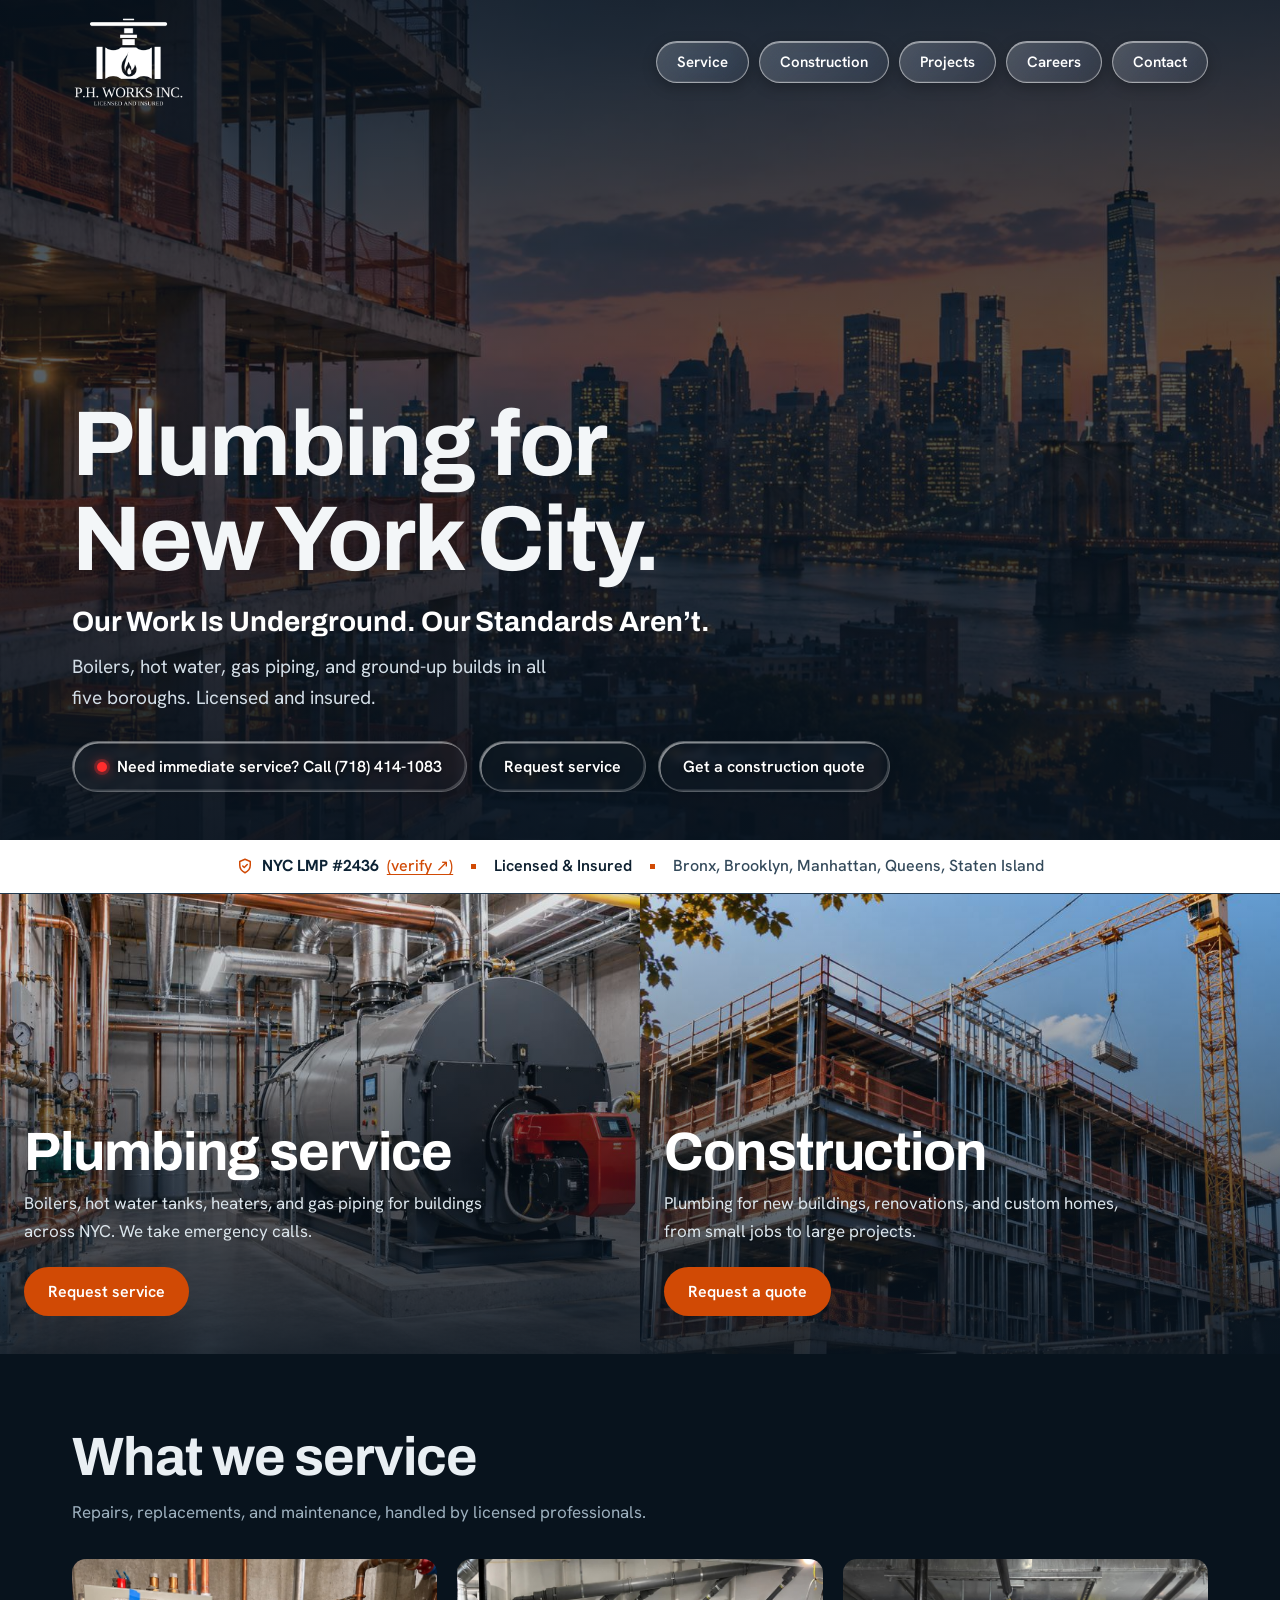
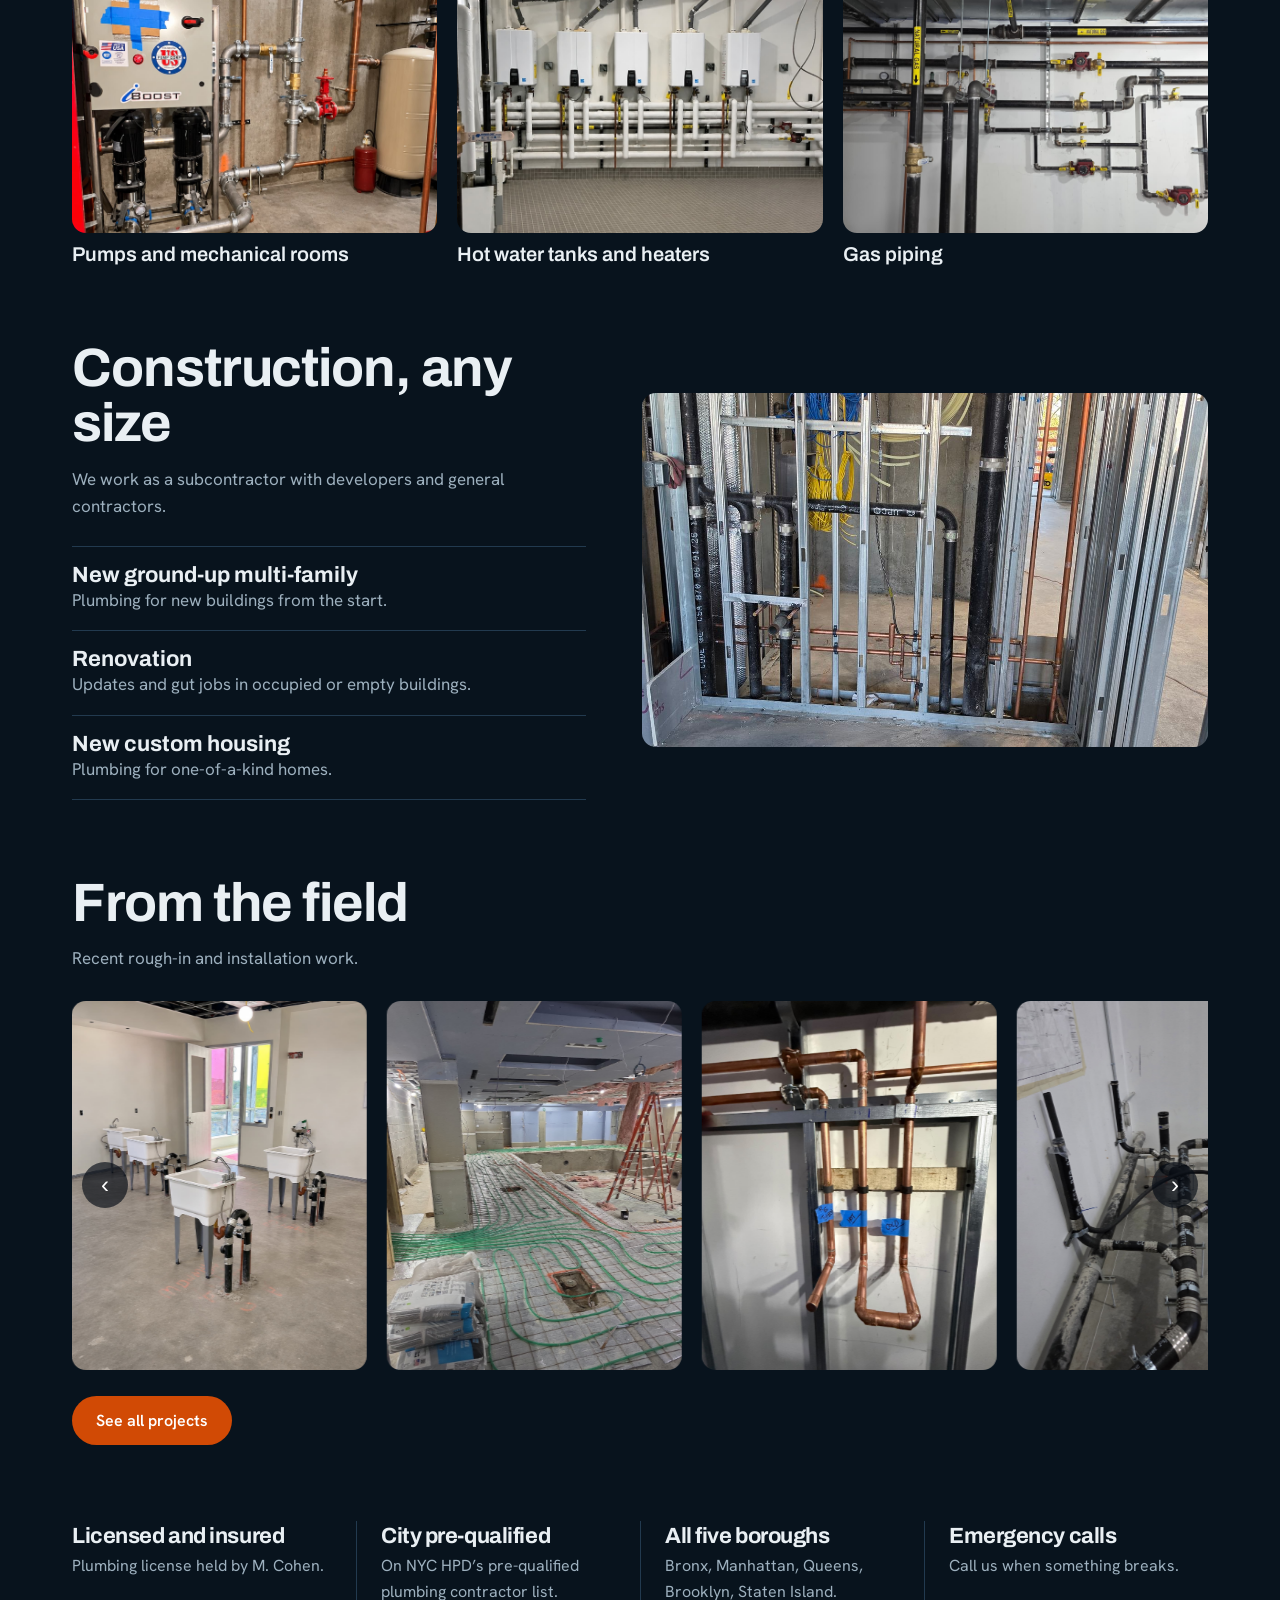
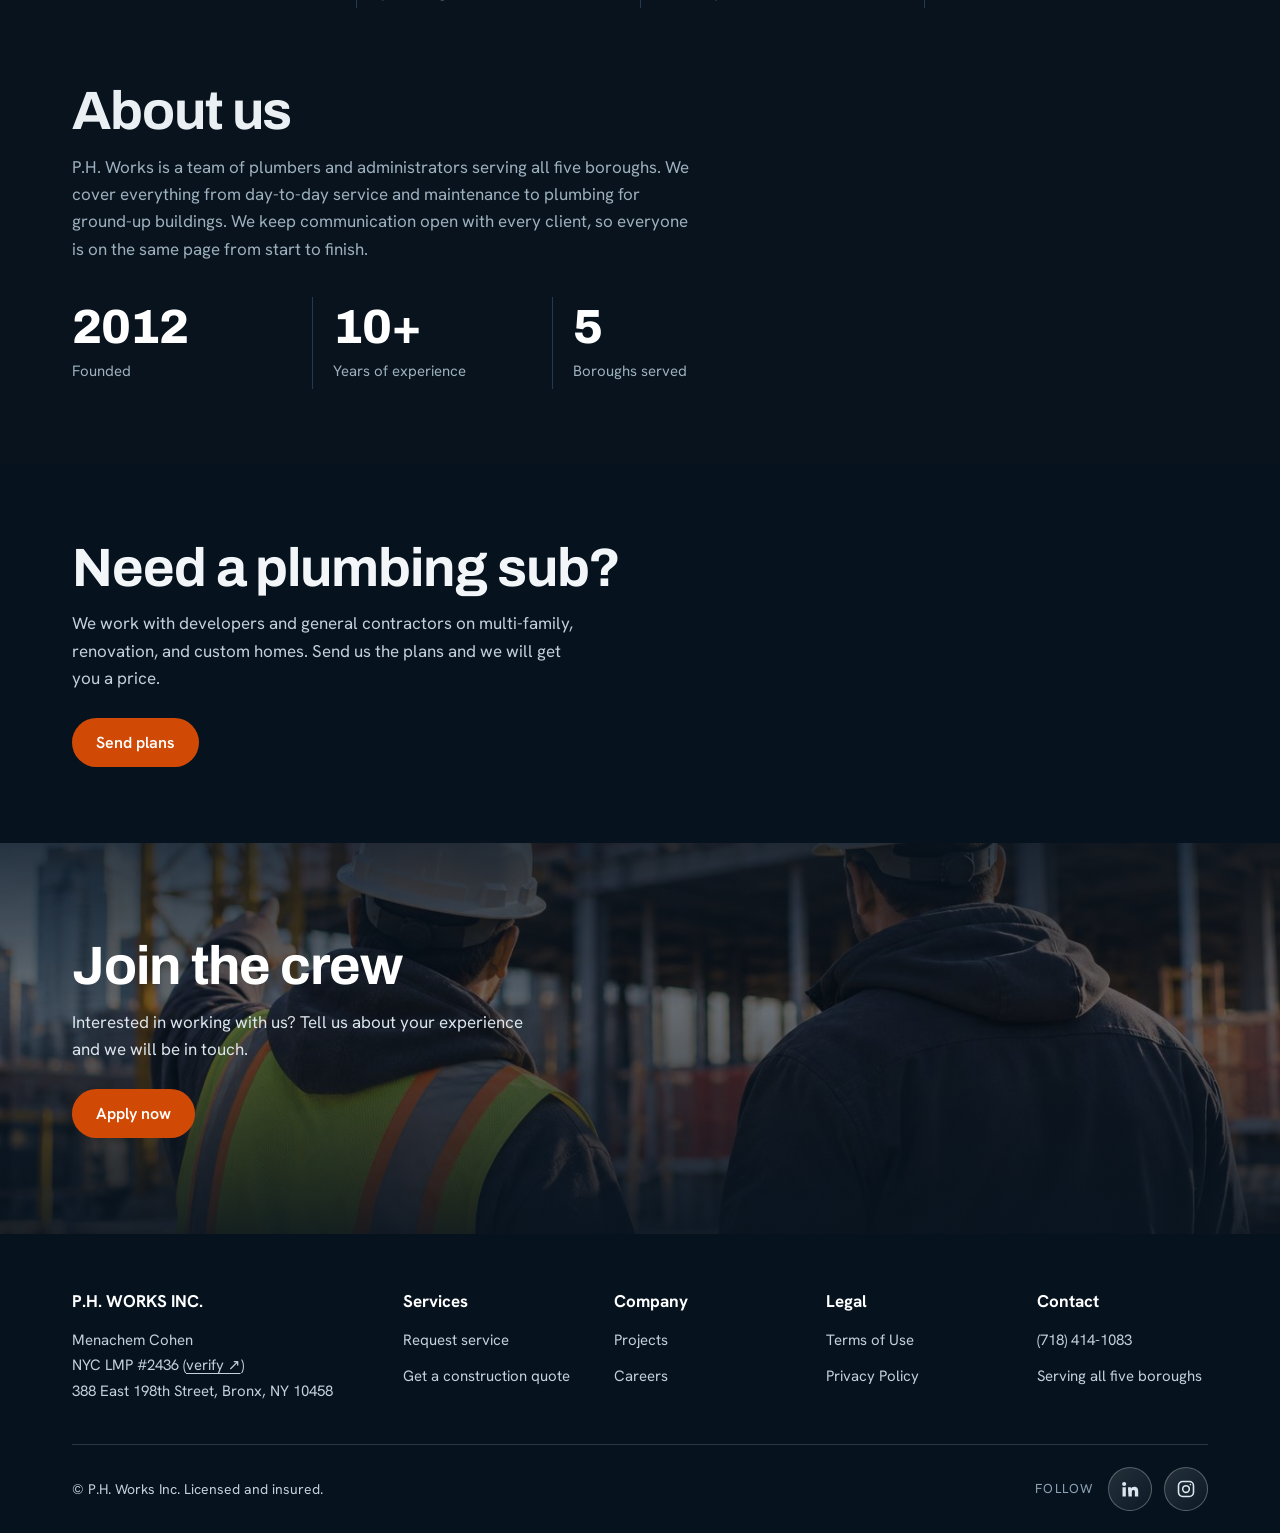
==== commit 74163b22: "Update plumbing license holder name in index.html" ====
--- a/index.html
+++ b/index.html
@@ -89,7 +89,7 @@
 </div></section>
 
 <section style="padding-top:0"><div class="wrap creds">
-<div><h3>Licensed and insured</h3><p>Plumbing license held by Menachem Cohen.</p></div>
+<div><h3>Licensed and insured</h3><p>Plumbing license held by M. Cohen.</p></div>
 <div><h3>City pre-qualified</h3><p>On NYC HPD’s pre-qualified plumbing contractor list.</p></div>
 <div><h3>All five boroughs</h3><p>Bronx, Manhattan, Queens, Brooklyn, Staten Island.</p></div>
 <div><h3>Emergency calls</h3><p>Call us when something breaks.</p></div>
@@ -128,11 +128,7 @@
 </div></footer>
 
 
-<script>
-var m=document.getElementById('menu'),n=document.getElementById('nav');
-m.addEventListener('click',function(){var o=n.classList.toggle('open');m.setAttribute('aria-expanded',o)});
-n.addEventListener('click',function(e){if(e.target.tagName==='A'){n.classList.remove('open');m.setAttribute('aria-expanded',false)}});
-</script>
+<script src="menu.js"></script>
 <script src="supabase-config.js"></script>
 <script src="spiral.js"></script>
 <script>
--- a/style.css
+++ b/style.css
@@ -34,12 +34,12 @@
 nav a,.menu{color:#fff;font:600 15px var(--font-body);text-decoration:none;padding:10px 20px;border-radius:999px;background:linear-gradient(135deg,rgba(255,255,255,.2),rgba(255,255,255,.06));border:1.5px solid rgba(255,255,255,.5);-webkit-backdrop-filter:blur(14px) saturate(170%);backdrop-filter:blur(14px) saturate(170%);box-shadow:inset 0 1px 0 rgba(255,255,255,.45),inset 0 -1px 0 rgba(255,255,255,.1),0 4px 14px rgba(0,0,0,.25)}
 .menu{cursor:pointer}
 nav a:hover,nav a[aria-current="page"]{background:linear-gradient(135deg,rgba(255,255,255,.34),rgba(255,255,255,.14))}
-nav.open{display:flex;flex-direction:column;position:absolute;top:calc(100% + 4px);right:0;width:min(260px,100%);padding:12px;gap:8px;border-radius:22px;background:rgba(10,24,38,.55);border:1px solid rgba(255,255,255,.28);-webkit-backdrop-filter:blur(22px) saturate(170%);backdrop-filter:blur(22px) saturate(170%);box-shadow:0 14px 36px rgba(0,0,0,.4);z-index:5}
+nav.open{display:flex;flex-direction:column;position:absolute;top:calc(100% + 4px);right:0;width:min(260px,100%);padding:12px;gap:8px;border-radius:22px;background:rgba(10,24,38,.88);border:1px solid rgba(255,255,255,.28);-webkit-backdrop-filter:blur(22px) saturate(170%);backdrop-filter:blur(22px) saturate(170%);box-shadow:0 14px 36px rgba(0,0,0,.4);z-index:5}
 nav.open a{text-align:center}
 @media(min-width:900px){nav{display:flex;gap:10px;margin-left:auto}.menu{display:none}}
 
 /* page title block (every page except the home page) */
-.pg{position:relative;overflow:hidden;color:var(--on);background:radial-gradient(900px 420px at 15% -10%,rgba(209,74,5,.35),transparent 60%),radial-gradient(800px 460px at 95% 10%,rgba(70,140,200,.35),transparent 60%),var(--navy)}
+.pg{position:relative;color:var(--on);background:radial-gradient(900px 420px at 15% -10%,rgba(209,74,5,.35),transparent 60%),radial-gradient(800px 460px at 95% 10%,rgba(70,140,200,.35),transparent 60%),var(--navy)}
 .pg .wrap{position:relative}
 .pg .top{text-align:center;padding:46px 0 54px}
 .pg h1{font-size:clamp(38px,7vw,72px);margin:0 auto}
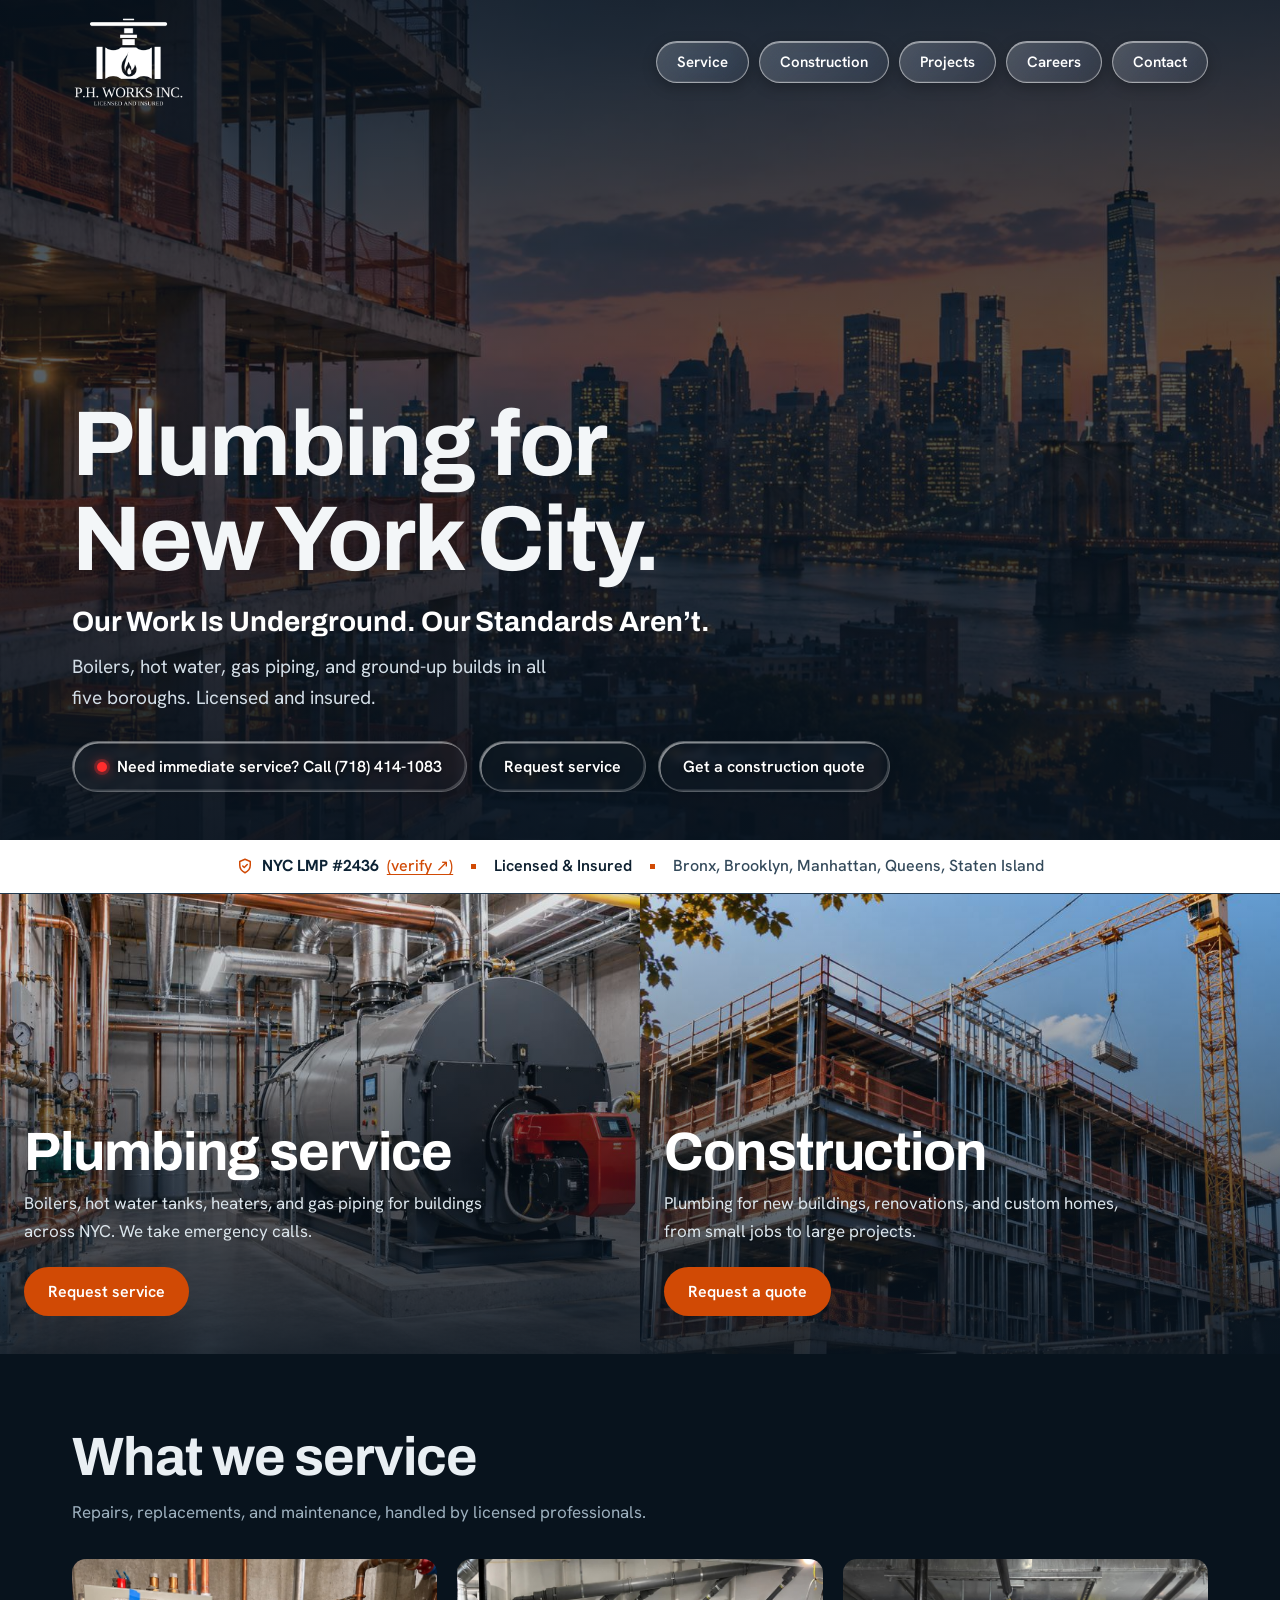
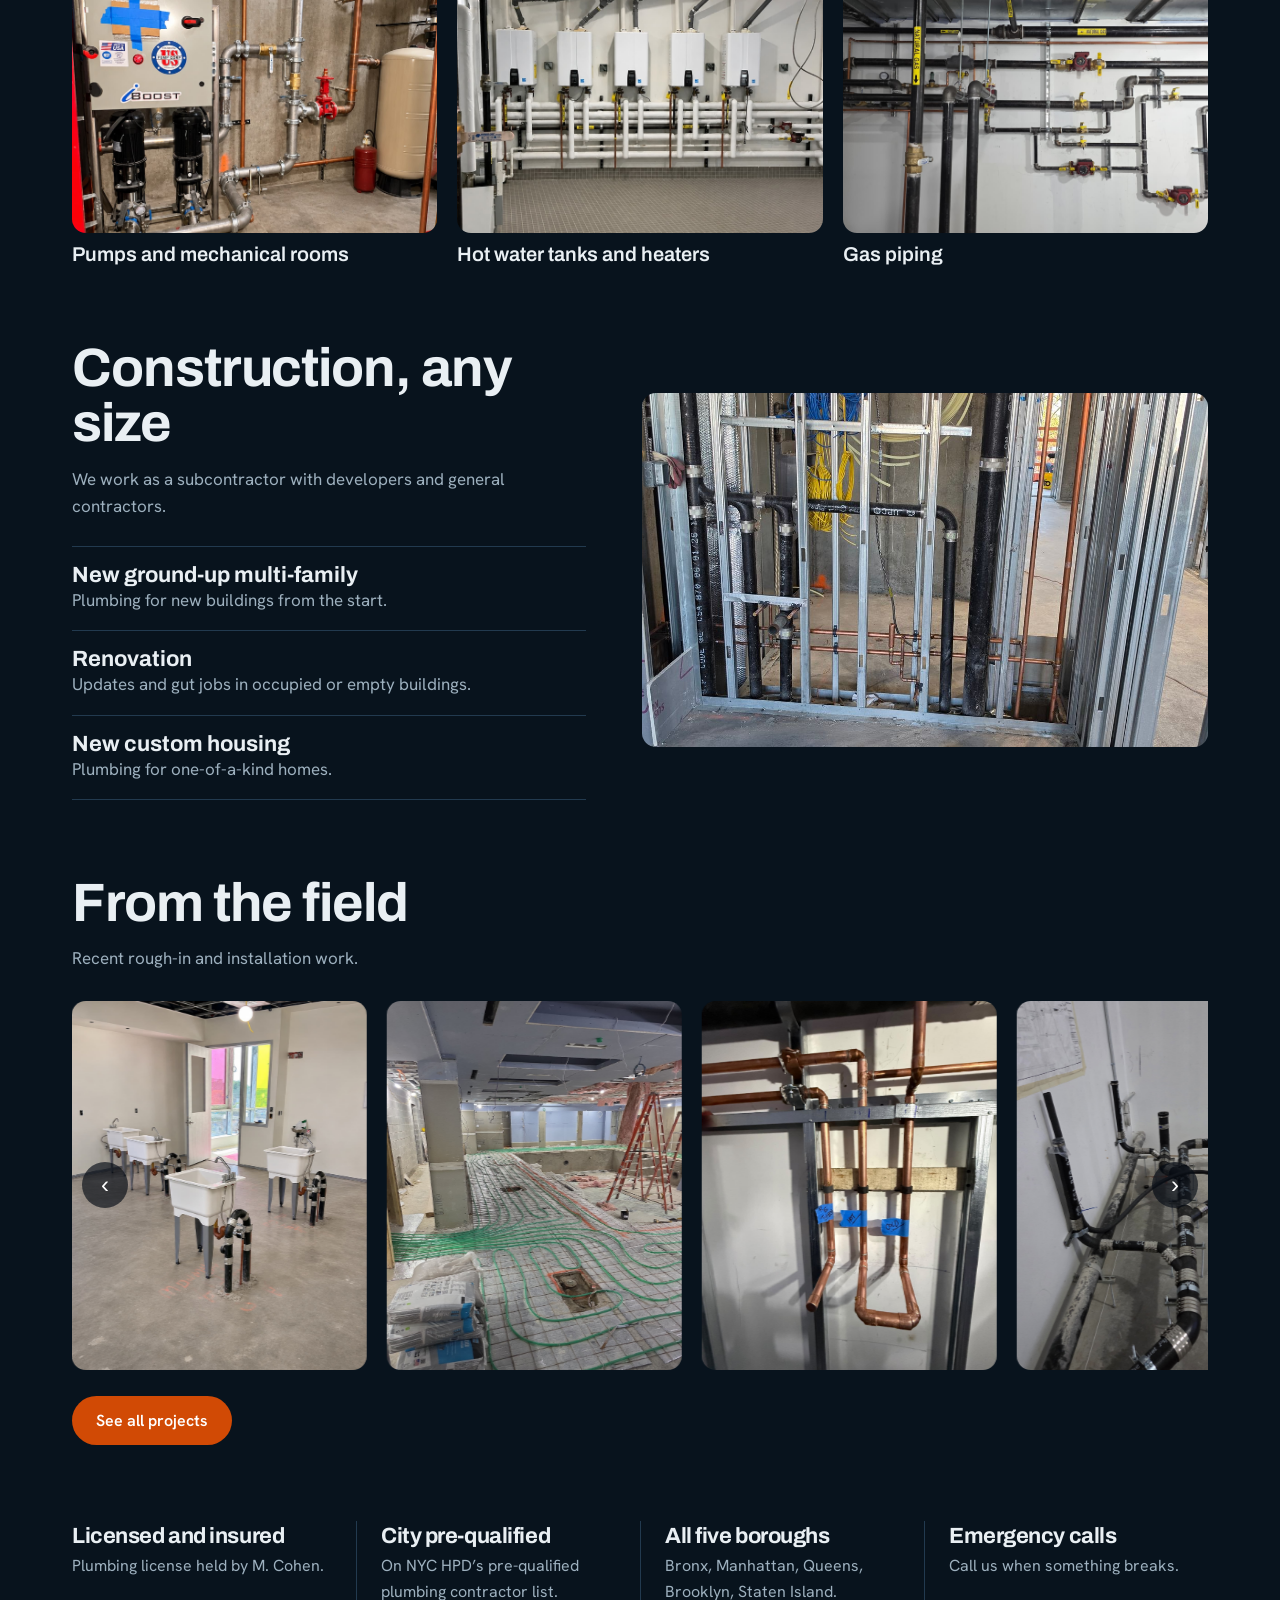
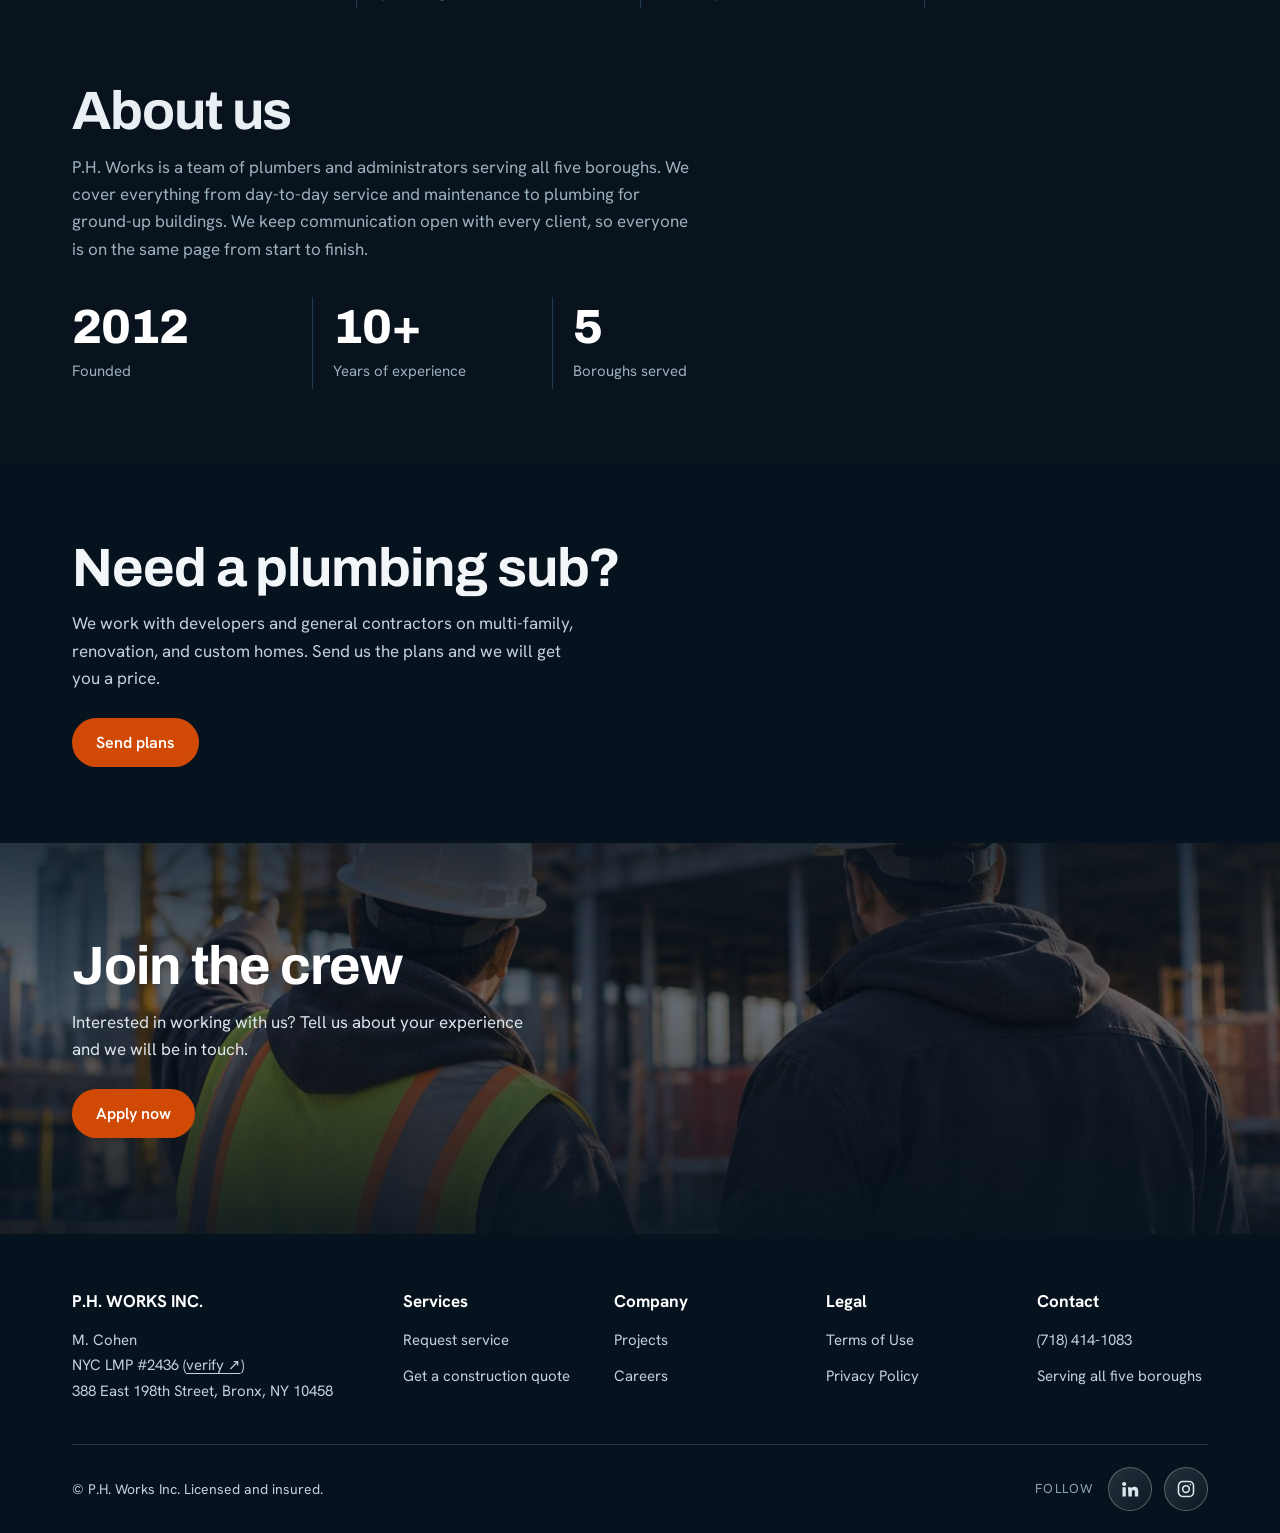
==== commit 7fdea728: "Update footer contact information" ====
--- a/index.html
+++ b/index.html
@@ -114,7 +114,7 @@
 
 <footer class="ft" id="contact"><div class="wrap">
 <div class="cols">
-<div><h4>P.H. WORKS INC.</h4><p class="lic">Menachem Cohen<br>NYC LMP #2436 (<a href="https://a810-bisweb.nyc.gov/bisweb/LicenseQueryServlet?licno=2436&amp;licensetype=P&amp;go3=+GO+&amp;requestid=0" target="_blank" rel="noopener">verify ↗</a>)<br>388 East 198th Street, Bronx, NY 10458</p></div>
+<div><h4>P.H. WORKS INC.</h4><p class="lic">M. Cohen<br>NYC LMP #2436 (<a href="https://a810-bisweb.nyc.gov/bisweb/LicenseQueryServlet?licno=2436&amp;licensetype=P&amp;go3=+GO+&amp;requestid=0" target="_blank" rel="noopener">verify ↗</a>)<br>388 East 198th Street, Bronx, NY 10458</p></div>
 <div><h4>Services</h4><ul><li><a href="request-service.html">Request service</a></li><li><a href="request-estimate.html">Get a construction quote</a></li></ul></div>
 <div><h4>Company</h4><ul><li><a href="projects.html">Projects</a></li><li><a href="apply.html">Careers</a></li></ul></div>
 <div><h4>Legal</h4><ul><li><a href="terms.html">Terms of Use</a></li><li><a href="privacy.html">Privacy Policy</a></li></ul></div>
